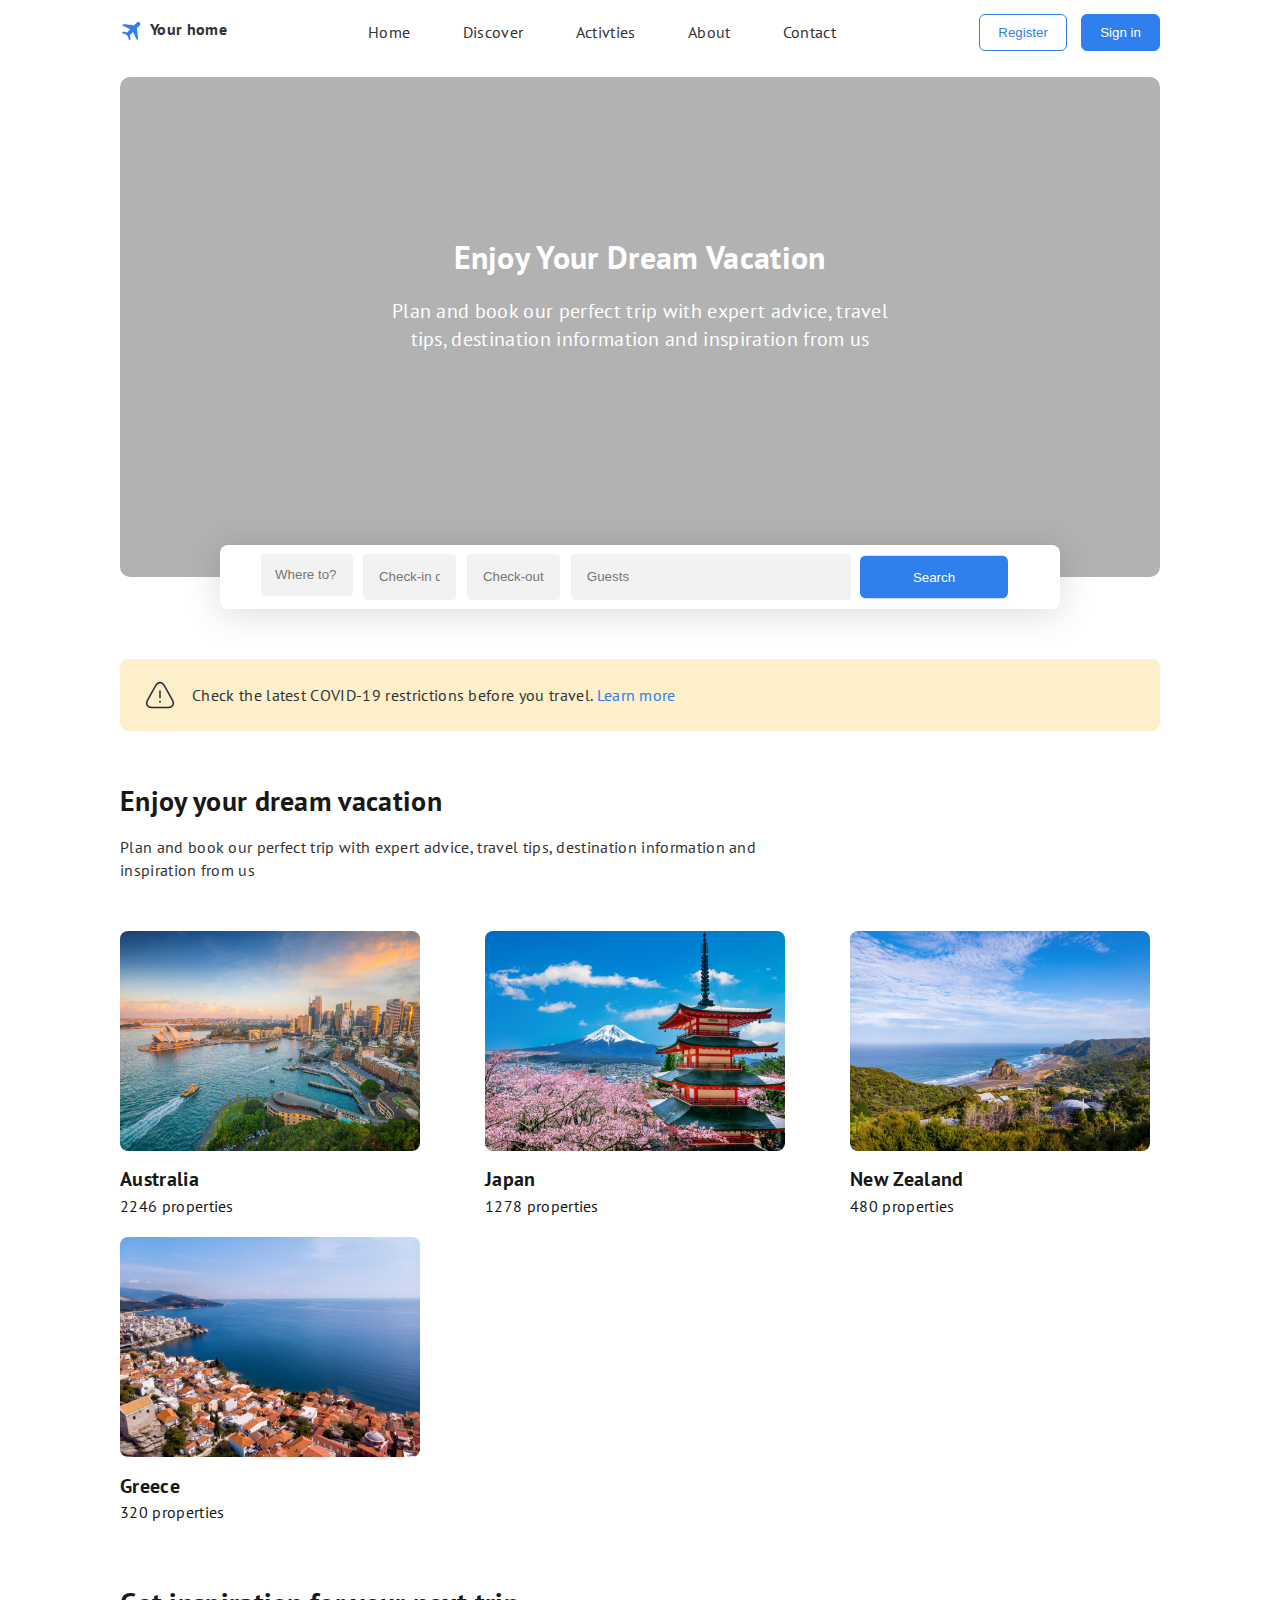
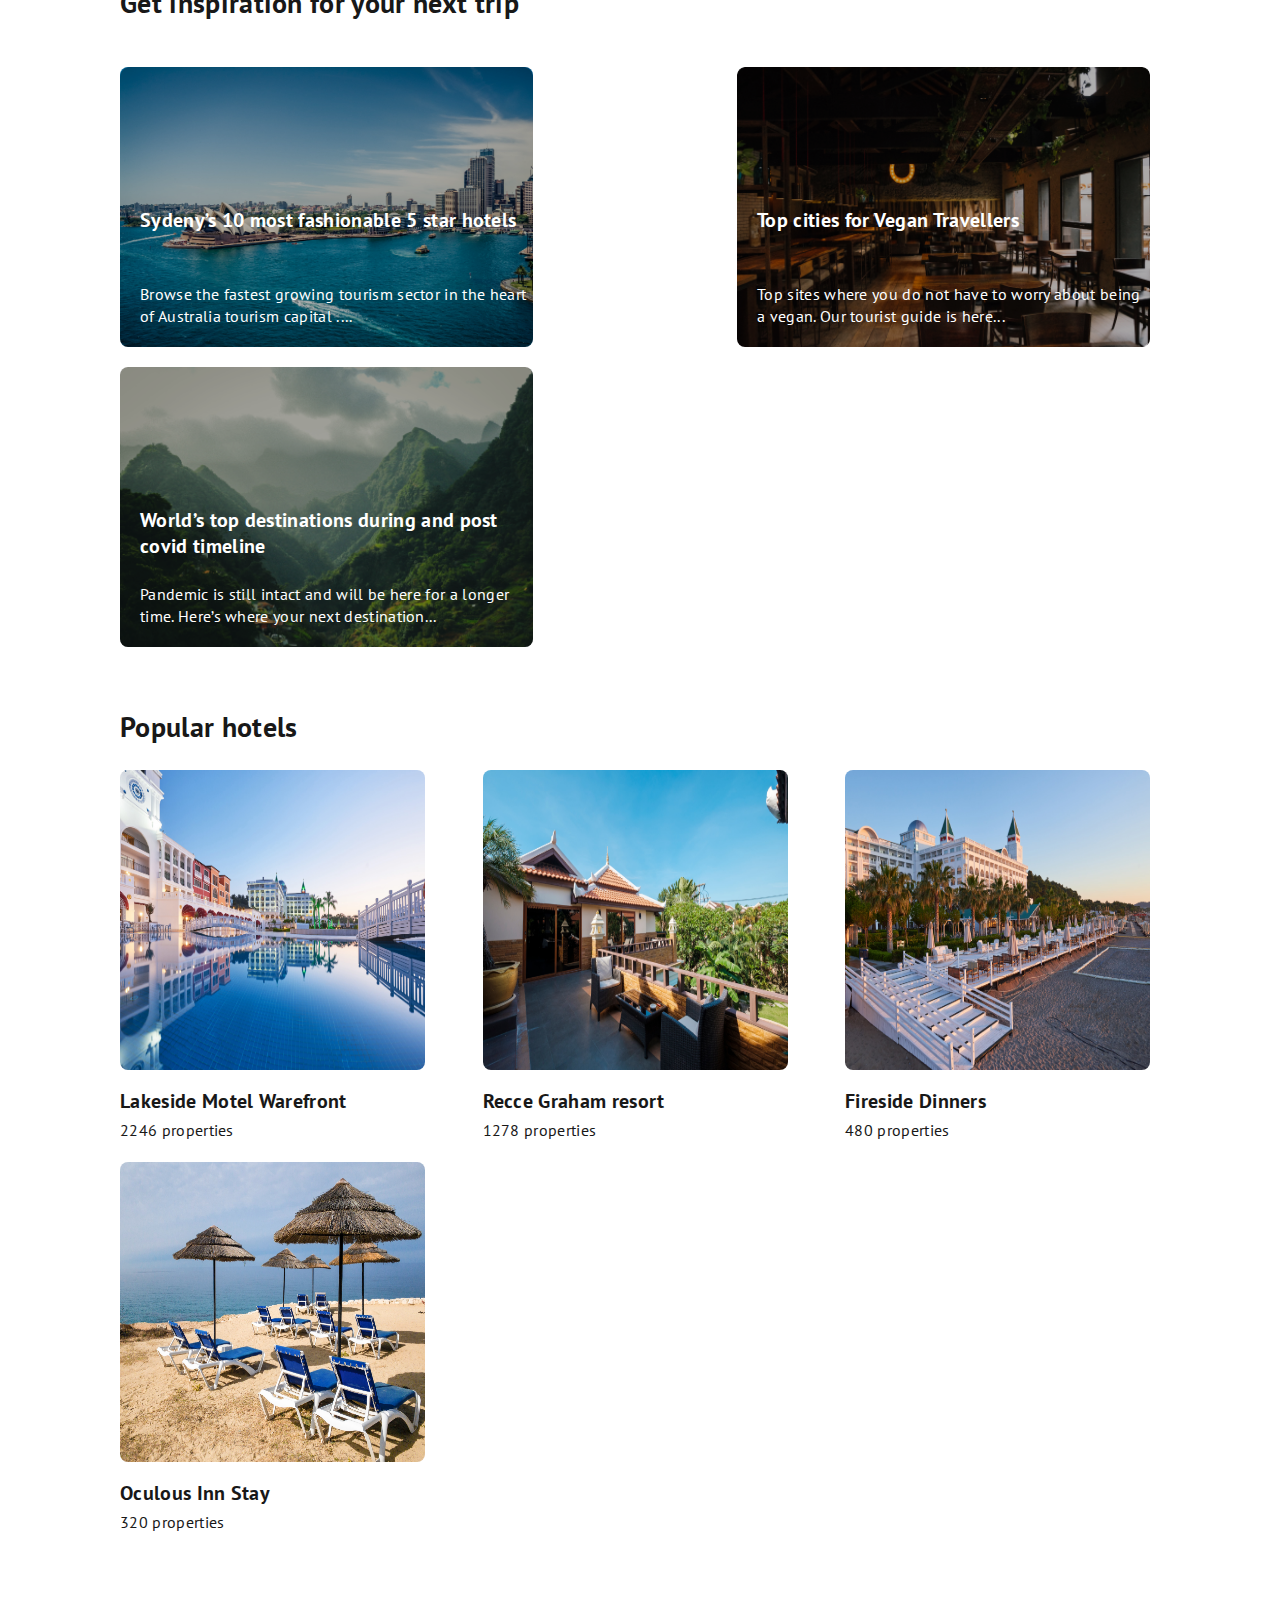
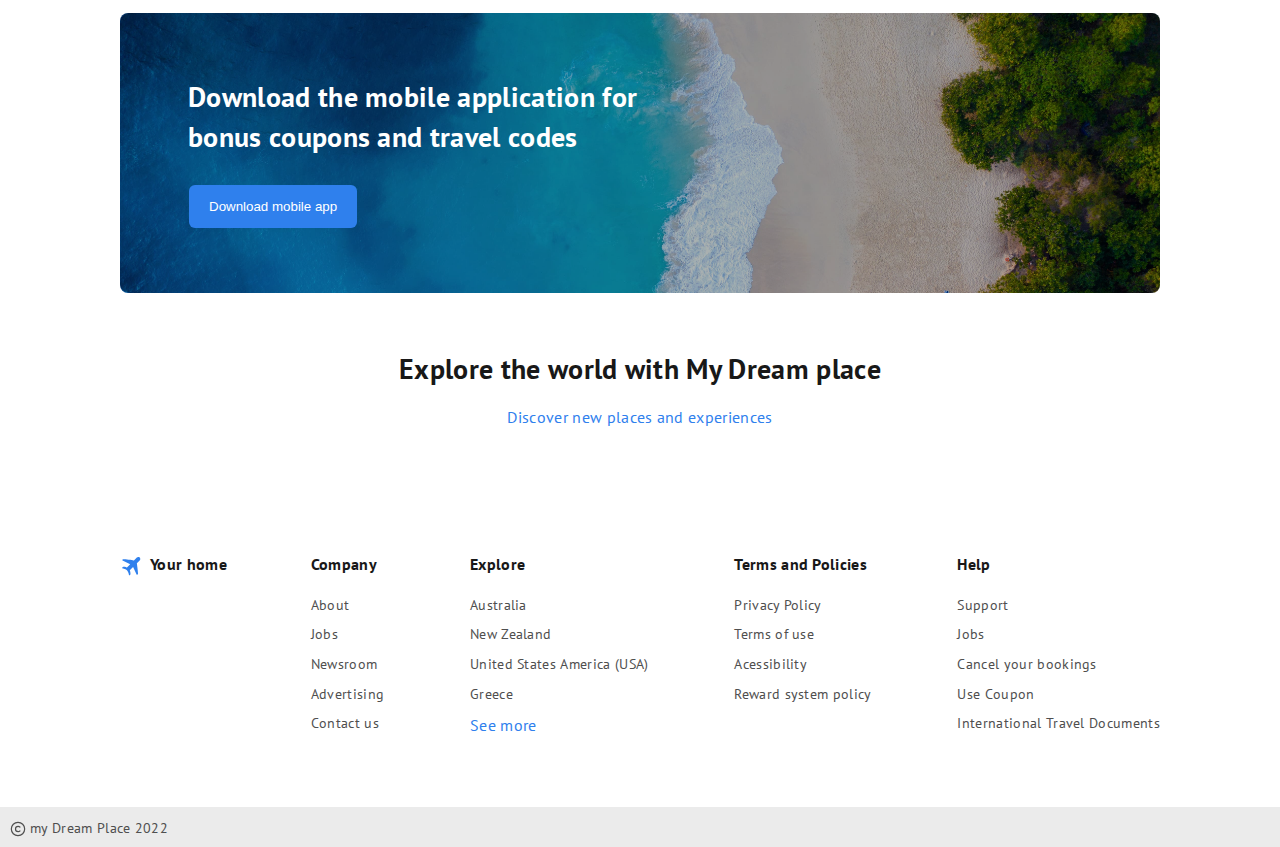
==== index.html @ 01943d8f "Add files via upload" ====
<!DOCTYPE html>
<html lang="en">
  <head>
    <!-- font-awesome -->
    <link
      rel="stylesheet"
      href="https://cdnjs.cloudflare.com/ajax/libs/font-awesome/5.14.0/css/all.min.css"
    />
    <!-- extra fonts -->
    <link
      href="https://fonts.googleapis.com/css?family=Great+Vibes&display=swap"
      rel="stylesheet"
    />
    <link rel="preconnect" href="https://fonts.googleapis.com" />
    <link rel="preconnect" href="https://fonts.gstatic.com" crossorigin />
    <link
      href="https://fonts.googleapis.com/css2?family=PT+Sans&family=Work+Sans:wght@400;500&display=swap"
      rel="stylesheet"
    />
    <link rel="stylesheet" href="style.css" />
    <link rel="stylesheet" type="text/css" href="media-query.css" />
    <link rel="icon" href="imgs/home-tab.png" type="image/x-icon" />
    <meta charset="UTF-8" />
    <meta name="viewport" content="width=device-width, initial-scale=1.0" />
    <meta
      name="description"
      content="Best place to find a home that suits you!"
    />
    <title>Your home</title>
  </head>
  <body>
    <!-- start of main content -->
    <main class="main-container-home">
      <!-- start of header section -->
      <header>
        <!-- burger menu sidebar for responsive screens -->

        <aside class="sidebar">
          <div class="sidebar-container">
            <div>
              <img class="logo" src="logo.png" alt="" />
              <button class="close-btn"><i class="fas fa-times"></i></button>
            </div>
            <ul class="links">
              <li class="home-sidebar">
                <a a href="" class="home">Home</a>
              </li>
              <li class="discover-sidebar">
                <a href="" class="discover">Discover</a>
              </li>
              <li class="activties-sidebar">
                <a href="" class="activties">Activties</a>
              </li>
              <li class="about-sidebar">
                <a href="" class="about">About</a>
              </li>
              <li class="contact-sidebar">
                <a href="" class="contact">Contact</a>
              </li>
              <li class="register-sidebar">
                <a href="" class="register">Register</a>
              </li>
              <li class="sign-in-sidebar">
                <a href="" class="sign-in">Sign-in</a>
              </li>
            </ul>
          </div>
        </aside>
        <!-- burger menu sidebar for responsive screens -->
        <nav class="header-nav">
          <button class="sidebar-burger-menu">
            <i class="fas fa-bars"></i>
          </button>
          <!-- logo and title -->
          <div class="nav-logo">
            <a href="index.html">
              <svg
                class="website-logo"
                xmlns="http://www.w3.org/2000/svg"
                width="24"
                height="24"
                viewBox="0 0 24 24"
                fill="none"
              >
                <path
                  d="M3.414 13.7779C2.5 13.9999 2 15.1919 2 15.1919C2 15.1919 5.398 15.6259 6.949 17.3129C8.5 18.9999 9.071 22.2629 9.071 22.2629C9.071 22.2629 10.47 22.6979 10.485 20.8489C10.5 18.9999 9.778 17.3129 9.778 17.3129L13.091 13.9999L16.701 21.7039C16.701 21.7039 18.08 22.2299 18.04 20.3649C18 18.4999 16.85 10.2419 16.85 10.2419L19.678 7.41294C19.869 7.22845 20.0214 7.00776 20.1262 6.76375C20.231 6.51974 20.2862 6.2573 20.2885 5.99174C20.2908 5.72619 20.2402 5.46283 20.1396 5.21703C20.0391 4.97124 19.8906 4.74794 19.7028 4.56015C19.515 4.37237 19.2917 4.22386 19.0459 4.1233C18.8001 4.02274 18.5368 3.97213 18.2712 3.97444C18.0056 3.97675 17.7432 4.03192 17.4992 4.13674C17.2552 4.24156 17.0345 4.39392 16.85 4.58494L13.947 7.48794C13.947 7.48794 6.148 6.09394 3.824 6.29694C1.5 6.49994 2.559 7.56294 2.559 7.56294L10.203 11.2329L6.95 14.4859C6.95 14.4859 4.328 13.5559 3.414 13.7779Z"
                  fill="#2F80ED"
                />
              </svg>
            </a>
            <a href="index.html"><p class="inline">Your home</p></a>
          </div>

          <!-- navbar links -->
          <div class="nav-links">
            <ul class="nav-bar-link-list">
              <li><a href="index.html">Home</a></li>
              <li class="nav-link"><a href="">Discover</a></li>
              <li class="nav-link"><a href="">Activties</a></li>
              <li class="nav-link"><a href="">About</a></li>
              <li class="nav-link"><a href="">Contact</a></li>
            </ul>
          </div>

          <!-- navbar new account buttons -->
          <div class="nav-btns">
            <a href="sign-up.html"
              ><button class="register-btn">Register</button></a
            >
            <a href="sign-in.html"
              ><button class="sign-in-btn">Sign in</button></a
            >
          </div>
        </nav>
      </header>

      <section class="banner-section">
        <div class="overlay"></div>
        <h1>Enjoy Your Dream Vacation</h1>
        <p class="banner-qoute">
          Plan and book our perfect trip with expert advice, travel tips,
          destination information and inspiration from us
        </p>
      </section>
      <div class="search-nav-container2">
        <nav class="search-place-nav-responsive">
          <form class="search-place-form-responsive">
            <input
              class="location-input-search"
              type="text"
              placeholder="Where to?"
            />
            <br />
            <input
              class="check-in-input-search"
              type="date"
              placeholder="Check-in date"
            />
            <br />
            <input
              class="check-out-input-search"
              type="date"
              placeholder="Check-out date"
            />
            <br />
            <input
              class="guests-input-search"
              type="text"
              placeholder="Guests"
            />
          </form>
          <button class="search-nav-btn1">Search</button>
        </nav>
      </div>

      <div class="search-nav-container">
        <nav class="search-place-nav">
          <form class="search-place-form">
            <label>
              <input
                class="location-input-search"
                type="text"
                placeholder="Where to?"
              />
            </label>
            <br />
            <label>
              <input
                class="check-in-input-search"
                type="text"
                placeholder="Check-in date"
              />
            </label>
            <br />
            <label>
              <input
                class="check-out-input-search"
                type="text"
                placeholder="Check-out date"
              />
            </label>
            <br />
            <input
              class="guests-input-search"
              type="text"
              placeholder="Guests"
            />
          </form>
          <a href="search-results.html"
            ><button class="search-nav-btn2">Search</button>
          </a>
        </nav>
      </div>

      <div class="covid-restrictions-warning">
        <svg
          class="warning-covid-icon"
          xmlns="http://www.w3.org/2000/svg"
          width="32"
          height="32"
          viewBox="0 0 32 32"
          fill="none"
        >
          <path
            d="M16 12V18.6667"
            stroke="#292D32"
            stroke-width="1.5"
            stroke-linecap="round"
            stroke-linejoin="round"
          />
          <path
            d="M16.0001 28.5468H7.92007C3.29341 28.5468 1.36007 25.2401 3.60007 21.2001L7.76007 13.7068L11.6801 6.66679C14.0534 2.38679 17.9467 2.38679 20.3201 6.66679L24.2401 13.7201L28.4001 21.2135C30.6401 25.2535 28.6934 28.5601 24.0801 28.5601H16.0001V28.5468Z"
            stroke="#292D32"
            stroke-width="1.5"
            stroke-linecap="round"
            stroke-linejoin="round"
          />
          <path
            d="M15.9932 22.6667H16.0052"
            stroke="#292D32"
            stroke-width="2"
            stroke-linecap="round"
            stroke-linejoin="round"
          />
        </svg>
        <p class="covid-text">
          Check the latest COVID-19 restrictions before you travel.
          <span class="span-covid-text">Learn more </span>
        </p>
      </div>

      <!-- start of banner section -->

      <div class="section1-enjoy-vacation">
        <h1>Enjoy your dream vacation</h1>
        <p>
          Plan and book our perfect trip with expert advice, travel tips,
          destination information and inspiration from us
        </p>
      </div>

      <!-- end of banner section -->

      <!-- start of articles section -->
      <section class="choose-country-section">
        <!-- start of article 1 -->
        <article class="choose-country-section-article">
          <img
            class="choose-country-section-article-img"
            src="imgs/article1-section1.jpg"
            alt=""
            loading="lazy"
          />
          <h2>Australia</h2>
          <p>2246 properties</p>
        </article>
        <!-- end of article 1 -->
        <!-- ------------------- -->
        <!-- start of article 2 -->
        <article class="choose-country-section-article">
          <img
            class="choose-country-section-article-img"
            src="imgs/article2-section1.jpg"
            alt=""
            loading="lazy"
          />
          <h2>Japan</h2>
          <p>1278 properties</p>
        </article>
        <!-- end of article 2 -->
        <!-- ------------------- -->
        <!-- start of article 3 -->
        <article class="choose-country-section-article">
          <img
            class="choose-country-section-article-img"
            src="imgs/article3-section1.jpg"
            alt=""
            loading="lazy"
          />
          <h2>New Zealand</h2>
          <p>480 properties</p>
        </article>
        <!-- end of article 3 -->
        <!-- ------------------- -->
        <!-- start of article 4 -->
        <article class="choose-country-section-article">
          <img
            class="choose-country-section-article-img"
            src="imgs/article4-section1.jpg"
            alt=""
            loading="lazy"
          />
          <h2>Greece</h2>
          <p>320 properties</p>
        </article>
        <!-- end of article 4 -->
      </section>
      <!-- end of articles section -->

      <!-- start of inspiration section -->
      <h1 class="inspiration-heading">Get inspiration for your next trip</h1>
      <section class="inspiration-section">
        <article class="inspiration-article1">
          <div class="overlay"></div>
          <div class="h2-inspiration">
            <h2>Sydeny’s 10 most fashionable 5 star hotels</h2>
          </div>
          <p>
            Browse the fastest growing tourism sector in the heart of Australia
            tourism capital ....
          </p>
        </article>
        <article class="inspiration-article2">
          <div class="overlay"></div>
          <div class="h2-inspiration">
            <h2>Top cities for Vegan Travellers</h2>
          </div>
          <p>
            Top sites where you do not have to worry about being a vegan. Our
            tourist guide is here...
          </p>
        </article>
        <article class="inspiration-article3">
          <div class="overlay"></div>
          <div class="h2-inspiration">
            <h2>World’s top destinations during and post covid timeline</h2>
          </div>
          <p>
            Pandemic is still intact and will be here for a longer time. Here’s
            where your next destination...
          </p>
        </article>
      </section>
      <!-- end of inspiration section -->

      <!-- start of popular section -->
      <h1 class="popular-hotels-section-heading">Popular hotels</h1>
      <section class="popular-hotels-section">
        <!-- start of article 1 -->
        <article class="popular-section-article1">
          <img
            class="popular-section-article-img"
            src="imgs/article1-section3.jpg"
            alt=""
            loading="lazy"
          />
          <h2>Lakeside Motel Warefront</h2>
          <p>2246 properties</p>
        </article>
        <!-- end of article 1 -->
        <!-- ------------------- -->
        <!-- start of article 2 -->
        <article class="popular-section-article2">
          <img
            class="popular-section-article-img"
            src="imgs/article2-section3.jpg"
            alt=""
            loading="lazy"
          />
          <h2>Recce Graham resort</h2>
          <p>1278 properties</p>
        </article>
        <!-- end of article 2 -->
        <!-- ------------------- -->
        <!-- start of article 3 -->
        <article class="popular-section-article3">
          <img
            class="popular-section-article-img"
            src="imgs/article3-section3.jpg"
            alt=""
          />
          <h2>Fireside Dinners</h2>
          <p>480 properties</p>
        </article>
        <!-- end of article 3 -->
        <!-- ------------------- -->
        <!-- start of article 4 -->
        <article class="popular-section-article4">
          <img
            class="popular-section-article-img"
            src="imgs/article4-section3.jpg"
            alt=""
            loading="lazy"
          />
          <h2>Oculous Inn Stay</h2>
          <p>320 properties</p>
        </article>
        <!-- end of article 4 -->
      </section>
      <!-- end of popular section -->

      <!-- start of banner down section -->
      <section class="down-banner">
        <div class="overlay"></div>
        <h1>
          Download the mobile application for bonus coupons and travel codes
        </h1>
        <button class="download-mobile-app">Download mobile app</button>
        <!-- <img src="imgs/mobile-down-banner.png" alt="" /> -->
      </section>
      <!-- end of banner down section -->

      <div class="explore-dream-place">
        <h1>Explore the world with My Dream place</h1>
        <p>Discover new places and experiences</p>
      </div>

      <footer class="footer">
        <!-- start of footer lists -->

        <div class="nav-logo">
          <svg
            xmlns="http://www.w3.org/2000/svg"
            width="24"
            height="24"
            viewBox="0 0 24 24"
            fill="none"
          >
            <path
              d="M3.414 13.7779C2.5 13.9999 2 15.1919 2 15.1919C2 15.1919 5.398 15.6259 6.949 17.3129C8.5 18.9999 9.071 22.2629 9.071 22.2629C9.071 22.2629 10.47 22.6979 10.485 20.8489C10.5 18.9999 9.778 17.3129 9.778 17.3129L13.091 13.9999L16.701 21.7039C16.701 21.7039 18.08 22.2299 18.04 20.3649C18 18.4999 16.85 10.2419 16.85 10.2419L19.678 7.41294C19.869 7.22845 20.0214 7.00776 20.1262 6.76375C20.231 6.51974 20.2862 6.2573 20.2885 5.99174C20.2908 5.72619 20.2402 5.46283 20.1396 5.21703C20.0391 4.97124 19.8906 4.74794 19.7028 4.56015C19.515 4.37237 19.2917 4.22386 19.0459 4.1233C18.8001 4.02274 18.5368 3.97213 18.2712 3.97444C18.0056 3.97675 17.7432 4.03192 17.4992 4.13674C17.2552 4.24156 17.0345 4.39392 16.85 4.58494L13.947 7.48794C13.947 7.48794 6.148 6.09394 3.824 6.29694C1.5 6.49994 2.559 7.56294 2.559 7.56294L10.203 11.2329L6.95 14.4859C6.95 14.4859 4.328 13.5559 3.414 13.7779Z"
              fill="#2F80ED"
            />
          </svg>
          <h4 class="logo-title">Your home</h4>
        </div>

        <!-- start of list1 -->
        <ul>
          <h4>Company</h4>
          <li><p>About</p></li>
          <li><p>Jobs</p></li>
          <li><p>Newsroom</p></li>
          <li><p>Advertising</p></li>
          <li><p>Contact us</p></li>
        </ul>
        <!-- end of list1 -->

        <!-- start of list2 -->
        <ul>
          <h4>Explore</h4>
          <li><p>Australia</p></li>
          <li><p>New Zealand</p></li>
          <li><p>United States America (USA)</p></li>
          <li><p>Greece</p></li>
          <li><a>See more</a></li>
        </ul>
        <!-- end of list2 -->

        <!-- start of list3 -->
        <ul>
          <h4>Terms and Policies</h4>
          <li><p>Privacy Policy</p></li>
          <li><p>Terms of use</p></li>
          <li><p>Acessibility</p></li>
          <li><p>Reward system policy</p></li>
        </ul>
        <!-- end of list3 -->

        <!-- start of list4 -->
        <ul>
          <h4>Help</h4>
          <li><p>Support</p></li>
          <li><p>Jobs</p></li>
          <li><p>Cancel your bookings</p></li>
          <li><p>Use Coupon</p></li>
          <li><p>International Travel Documents</p></li>
        </ul>
        <!-- end of list4 -->

        <!-- end of footer lists -->
      </footer>
    </main>
    <!-- end of main -->
    <div class="container-down-banner">
      <div class="under-footer">
        <svg
          xmlns="http://www.w3.org/2000/svg"
          width="16"
          height="16"
          viewBox="0 0 16 16"
          fill="none"
        >
          <g clip-path="url(#clip0_4_1207)">
            <path
              d="M8.00016 14.6667C4.32016 14.6667 1.3335 11.68 1.3335 8C1.3335 4.32 4.32016 1.33333 8.00016 1.33333C11.6802 1.33333 14.6668 4.32 14.6668 8C14.6668 11.68 11.6802 14.6667 8.00016 14.6667Z"
              stroke="#4F4F4F"
              stroke-width="1.2"
              stroke-linecap="round"
              stroke-linejoin="round"
            />
            <path
              d="M9.92032 10C9.43417 10.4287 8.80851 10.6657 8.16032 10.6667C6.68699 10.6667 5.49365 9.47333 5.49365 8C5.49365 6.52666 6.68699 5.33333 8.16032 5.33333C8.80851 5.33426 9.43417 5.57125 9.92032 5.99999"
              stroke="#4F4F4F"
              stroke-width="1.2"
              stroke-linecap="round"
              stroke-linejoin="round"
            />
          </g>
          <defs>
            <clipPath id="clip0_4_1207">
              <rect width="16" height="16" fill="white" />
            </clipPath>
          </defs>
        </svg>
        <p>my Dream Place 2022</p>
      </div>
    </div>

    <script src="home.js"></script>
  </body>
  <!-- end of body -->
</html>
---- style.css ----
:root {
  --mainColor: #2f80ed;
  --textColor: #333;
  --lightGrayText: #4f4f4f;
  --headingTextColor: #181818;
  --whiteColor: #ffffff;
}

* {
  -webkit-box-sizing: border-box;
  -moz-box-sizing: border-box;
  box-sizing: border-box;
  padding: 0;
  margin: 0;
}
html {
  scroll-behavior: smooth;
}
body {
  color: var(--textColor);
  font-family: "PT Sans", sans-serif;
  font-size: 16px;
  font-style: normal;
  font-weight: 400;
  line-height: 140%; /* 22.4px */
  letter-spacing: 0.32px;
}
h1,
h2,
h3,
h4 {
  color: var(--headingTextColor);
}
button {
  cursor: pointer;
}
.main-container-home, .main-container-search-results {
  /* to make padding works even in mobile size screens */
  padding-right: 20px;
  padding-left: 20px;
  /* to set all elements in the center verticlly */
  margin-right: auto;
  margin-left: auto;
  /* set the width for the container */
  width: calc(100% - 200px);
}
.header-nav {
  display: flex;
  justify-content: space-between;
  /* width: 1210px; */
  padding-top: 14px;
  padding-bottom: 14px;
  align-items: center;
  margin-bottom: 12px;
}
/* navigation bar styling */
.nav-logo {
  position: relative;
  width: 105px;
}

.inline {
  position: absolute;
  display: inline;
  left: 30px;
  font-weight: 600;
  width: 78px;
  /* padding-bottom: 5px; */
}

a {
  text-decoration: none;
  color: var(--textColor);
}
a:hover {
  color: var(--mainColor);
}
.nav-links li {
  list-style: none;
  display: inline;
  font-size: 16px;
}
.nav-link {
  padding-left: 48px;
}

.register-btn {
  display: inline-flex;
  padding: 10px 18px;
  justify-content: center;
  align-items: center;
  border-radius: 6px;
  border: 1px solid var(--mainColor);
  background: #fff;
  color: var(--mainColor);
}
.sign-in-btn {
  display: inline-flex;
  padding: 10px 18px;
  justify-content: center;
  align-items: center;
  border-radius: 6px;
  border: 1px solid var(--mainColor);
  background: var(--mainColor);
  color: var(--whiteColor);
  margin-left: 10px;
  /* margin-top: 14px; */
}
.sign-in-btn:hover,
.register-btn:hover,
.download-mobile-app:hover {
  transform: scale(110%);
  cursor: pointer;
}

.sidebar {
  position: absolute;
  height: 100vh;
  width: 250px;
  margin: 0;
  padding: 0;
  left: 0;
  top: 0;
  background-color: white;
  transition: 600ms;
  transform: translate(-100%);
  z-index: 1;
}
.sidebar-container {
  position: relative;
  display: none;
}
.sidebar-burger-menu {
  font-size: 24px;
  border-radius: 0;
  color: var(--lightGrayText);
  /* margin-top: 17px; */
  /* display: none;  */
}

.left-arrow,
.right-arrow,
.surprise,
.close-btn,
.sidebar-burger-menu {
  background-color: transparent;
  border: none;
  padding: 0;
  position: absolute;
}

.sidebar-burger-menu:hover {
  color: var(--mainColor);
  cursor: pointer;
}
.show-sidebar {
  transform: translate(0);
}
.show-sidebar-container {
  display: block;
}
.close-btn {
  position: absolute;
  top: 20px;
  right: 15px;
  color: rgb(206, 14, 14);
  font-size: 22px;
  margin: 0;
  padding: 0;
}
.close-btn:hover {
  transform: rotate(360deg);
  transition: 1000ms;
  cursor: pointer;
}
.home-sidebar,
.discover-sidebar,
.activties-sidebar,
.about-sidebar,
.contact-sidebar,
.register-sidebar,
.sign-in-sidebar {
  position: absolute;
  top: 100px;
  left: 0px;
  height: 50px;
  width: 350px;
  list-style: none;
}
.home,
.discover,
.activties,
.about,
.contact,
.register,
.sign-in {
  font-size: 22px;
  margin: 0;
  padding: 0;
  position: absolute;
  left: 50px;
  text-decoration: none;
}
.home,
.discover,
.activties,
.about,
.contact {
  color: var(--lightGrayText);
}

.register,
.sign-in {
  color: var(--mainColor);
}

.discover-sidebar {
  top: 150px;
}
.activties-sidebar {
  top: 210px;
}
.about-sidebar {
  top: 260px;
}
.contact-sidebar {
  top: 310px;
}
.register-sidebar {
  top: 360px;
  display: none;
}
.sign-in-sidebar {
  top: 410px;
  display: none;
}

/* start of banner */
.banner-section {
  position: relative;
  background-image: url(imgs/banner2.jpg);
  background-size: cover;
  background-repeat: round;
  height: 500px;
  border-radius: 10px;
}
.overlay {
  position: absolute;
  left: 0;
  top: 0;
  border-radius: 10px;
  height: 100%;
  width: 100%;
  background-color: rgb(0 0 0 / 30%);
}

.banner-section h1 {
  position: absolute;
  color: var(--whiteColor);
  left: 50%;
  top: 180px;
  transform: translate(-50%, -50%);
  margin: 0;
  padding: 0;
  font-size: 32px;
  line-height: normal;
  width: 373px;
}
/* .title-banner{
  position: absolute;
  color: var(--whiteColor);
  left: 50%;
  top: 180px;
  transform: translate(-50%, -50%);
  margin: 0;
  padding: 0;
  font-size: 32px;
  line-height: normal;
  width: 373px;
  font-weight:bold; */
/* display: none; */
/* } */
.banner-qoute {
  font-size: 20px;
  width: 650px;
  line-height: 140%;
  position: absolute;
  font: 20px;
  color: var(--whiteColor);
  font-weight: 500;
  width: 518px;
  top: 248px;
  left: 50%;
  transform: translate(-50%, -50%);
  text-align: center;
  padding: 0;
  margin: 0;
}

.search-nav-container {
  width: calc(100% - 200px);
}
.search-nav-container,
.search-results-nav-container {
  margin-right: auto;
  margin-left: auto;
}
.search-place-nav,
.search-results-place-nav {
  position: relative;
  height: 64px;
  flex-shrink: 0;
  border-radius: 8px;
  background: var(--whiteColor);
  box-shadow: 0px 4px 37px 0px rgba(0, 0, 0, 0.15);
  margin-top: -32px;
}

.search-place-form,
.search-results-place-form {
  position: absolute;
  display: flex;
  justify-content: space-between;
  width: calc(100% - 250px);
  right: 60%;
  top: 50%;
  transform: translate(50%, -50%);
}

.search-nav-container2 {
  margin-right: auto;
  margin-left: auto;
  width: calc(100% - 500px);
  display: none;
}
.search-place-nav-responsive {
  position: relative;
  width: 324px;
  height: 345px;
  border-radius: 8px;
  background: var(--whiteColor);
  box-shadow: 0px 4px 37px 0px rgba(0, 0, 0, 0.15);
  margin-left: 50%;
  transform: translate(-50%, 0%);
  margin-top: -80px;
  display: none;
}
.search-place-form-responsive {
  position: absolute;
  display: flex;
  gap: -5px;
  flex-direction: column;
  align-items: center;
  width: calc(100% - 30px);
  right: 50%;
  top: 40%;
  transform: translate(50%, -50%);
}
.search-place-nav-responsive {
  display: flex;
  flex-direction: column;
}

.search-nav-btn1,
.search-nav-btn2 {
  background-color: var(--mainColor);
  color: var(--whiteColor);
  display: flex;
  width: 148px;
  padding: 12px 18px;
  height: 43;
  justify-content: center;
  align-items: center;
  gap: 10px;
  border-radius: 6px;
  border-color: transparent;
  position: absolute;
}
.search-nav-btn1:hover,
.search-nav-btn2:hover {
  width: min-content;
}
.search-nav-btn1 {
  right: 50%;
  top: 90%;
  transform: translate(50%, -50%);
}
.search-nav-btn2 {
  right: 10%;
  top: 50%;
  transform: translate(50%, -50%);
}

.search-place-nav button p {
  font-size: 15px;
  font-weight: 600;
}

.location-input-search,
.check-in-input-search,
.check-out-input-search,
.guests-input-search {
  position: relative;
  padding: 13px 14px 14px 14px;
  align-items: center;
  border-radius: 4px;
  background: var(--Gray-6, #f2f2f2);
  color: var(--lightGrayText);
  border-radius: 4px;
  border-color: transparent;
}
input:focus {
  outline-color: var(--mainColor);
}

.location-input-search {
  padding: 11px 12px 12px 12px;
  align-items: center;
  gap: 10px;
}
.check-in-input-search {
  width: 170px;
}
.check-out-input-search {
  width: 170px;
}
.guests-input-search {
  width: 210px;
}

.covid-restrictions-warning {
  position: relative;
  height: 72px;
  border-radius: 8px;
  background: #fcefca;
  margin-top: 50px;
  margin-bottom: 50px;
}

.warning-covid-icon {
  position: absolute;
  top: 20px;
  left: 24px;
}

.covid-text,
.span-covid-text {
  color: var(--textColor);
  font-size: 16px;
  font-weight: 500;
  display: inline;
}
.covid-text {
  position: absolute;
  left: 72px;
  top: 25px;
}

.span-covid-text {
  color: var(--mainColor);
}

.section1-enjoy-vacation h1 {
  font-size: 28px;
  line-height: 140%;
}
.section1-enjoy-vacation p {
  margin-top: 16px;
  color: var(--textColor);
  font-size: 16px;
  font-weight: 500;
  width: 638px;
}

.choose-country-section {
  display: flex;
  justify-content: space-between;
  margin-top: 30px;
  margin-bottom: 60px;
  flex-wrap: wrap;

  /* flex-shrink: 3; */
}
.choose-country-section-article {
  margin-top: 20px;
  margin-right: 10px;
}

.choose-country-section-article-img {
  width: 300px;
  height: 220px;
  flex-shrink: 0;
  border-radius: 8px;
  transition: 0.3;
}
.choose-country-section-article-img:hover {
  cursor: pointer;
  filter: brightness(130%);
}

.choose-country-section-article h2 {
  margin-top: 12px;
  color: var(--headingTextColor);
  font-size: 20px;
}

.choose-country-section-article p {
  margin-top: 4px;
  color: var(--headingTextColor);
  font-weight: 500;
}

.inspiration-section {
  display: flex;
  justify-content: space-between;
  flex-wrap: wrap;
  margin-left: 0px;
  margin-bottom: 60px;
}
.inspiration-heading,
.popular-hotels-section-heading {
  font-size: 28px;
  margin-bottom: 24px;
  line-height: 140%;
}

.inspiration-article1 {
  background-image: url(imgs/section2-article1.jpg);
}
.inspiration-article2 {
  background-image: url(imgs/article2-section2.png);
}
.inspiration-article3 {
  background-image: url(imgs/article3-section2.png);
}
.inspiration-article1,
.inspiration-article2,
.inspiration-article3 {
  position: relative;
  width: 413px;
  height: 280px;
  flex-shrink: 0;
  margin-top: 20px;
  margin-right: 10px;
  border-radius: 8px;
  background-size: cover;
}

.inspiration-article1,
.inspiration-article2,
.inspiration-article3 .overlay {
  border-radius: 8px;
}

.inspiration-section h2 {
  top: 50%;
  position: absolute;
  bottom: 72px;
  left: 20px;
  color: var(--whiteColor);
  font-size: 20px;
  font-weight: 600;
  line-height: normal;
}

.inspiration-section p {
  position: absolute;
  color: var(--whiteColor);
  font-size: 16px;
  font-weight: 500;
  line-height: 140%;
  top: 216px;
  left: 20px;
}

.inspiration-article3:hover,
.inspiration-article3:hover,
.inspiration-article3:hover {
  cursor: pointer;
}

.popular-hotels-section {
  position: relative;
  display: flex;
  justify-content: space-between;
  flex-wrap: wrap;
  margin-bottom: 60px;
}

.popular-section-article1 img,
.popular-section-article2 img,
.popular-section-article3 img,
.popular-section-article4 img {
  width: 305px;
  height: 300px;
  flex-shrink: 0;
  border-radius: 8px;
  margin-right: 10px;
}
.popular-hotels-section h2 {
  margin-top: 12px;
  color: var(--headingTextColor);
  font-size: 20px;
  line-height: 140%;
}
.popular-hotels-section p {
  margin-top: 4px;
  color: var(--headingTextColor);
  font-weight: 500;
  margin-bottom: 20px;
}

.down-banner {
  position: relative;
  background-image: url(imgs/downBanner.jpg);
  background-size: cover;
  height: 280px;
  border-radius: 8px;
  margin-bottom: 100px;
}

.down-banner h1 {
  position: absolute;
  width: 500px;
  color: var(--whiteColor);
  font-size: 28px;
  font-weight: 700;
  line-height: 140%;
  top: 64px;
  left: 68px;
}

.download-mobile-app {
  position: absolute;
  padding: 12px 18px;
  display: flex;
  justify-content: center;
  align-items: center;
  gap: 10px;
  color: var(--whiteColor);
  border-radius: 6px;
  background-color: var(--mainColor);
  border-color: transparent;
  top: 172px;
  left: 69px;
}

.down-banner img {
  position: absolute;
  width: 719.712px;
  height: 515.599px;
  transform: rotate(-15deg);
  top: -70;
  left: 0;
  mix-blend-mode: overlay;
}

.explore-dream-place {
  margin-bottom: 80px;
  margin-right: 50%;
  transform: translate(50%, -50%);
  text-align: center;
  line-height: 200%;
}

.explore-dream-place h1 {
  font-size: 28px;
  margin-bottom: 16px;
}

.explore-dream-place p {
  color: var(--mainColor);
  font-size: 16px;
  font-weight: 500;
}

.footer {
  display: flex;
  justify-content: space-between;
  flex-wrap: wrap;
}
.footer ul {
  list-style: none;
}

.footer ul li {
  margin-bottom: 10px;
}

.footer h4 {
  margin-bottom: 20px;
}

.logo-title,
.logo-search-results-page {
  position: absolute;
  display: inline;
  left: 30px;
  font-weight: 600;
  width: 78px;
}
.footer .nav-logo p {
  width: 197px;
  margin-left: 27px;
}

.footer p {
  font-weight: 500;
  font-size: 14px;
  line-height: 140%;
  color: #4f4f4f;
}

.footer ul a {
  color: var(--mainColor);
}

.under-footer {
  position: relative;
  background-color: #ebebeb;
  height: 40px;
  flex-shrink: 0;
  margin-top: 60px;
}

.under-footer p {
  position: absolute;
  display: inline;
  top: 10px;
  left: 30px;
  font-size: 14px;
  color: #4f4f4f;
  width: 140px;
}

.under-footer svg {
  position: absolute;
  top: 14px;
  left: 10px;
}
.container-down-banner {
  /* to make padding works even in mobile size screens */
  /* to set all elements in the center verticlly */
  margin-right: auto;
  margin-left: auto;
  /* set the width for the container */
  width: 100%;
}

/*  */
/*  */
/*  */
/* CSS for sign up page */
/*  */
/*  */
/*  */

.main-container-sign-up,
.main-container-sign-in,
.main-container-create-pw,
.main-container-check-inbox {
  /* to make padding works even in mobile size screens */
  padding-right: 20px;
  padding-left: 20px;
  /* to set all elements in the center verticlly */
  margin-right: auto;
  margin-left: auto;
  /* set the width for the container */
  width: 440px;
}

.sign-up-section,
.Forgot-pw-section,
.create-password-section,
.check-inbox-section {
  text-align: center;
  margin-top: 80px;
}
.sign-up-section h1 {
  font-size: 28px;
  margin-bottom: 65px;
}

.text-box {
  position: relative;
  display: flex;
  width: 400px;
  padding: 11px 12px 12px 12px;
  align-items: center;
  gap: 10px;
  border-radius: 4px;
  background: var(--Gray-6, #f2f2f2);
  border-color: transparent;
  margin-bottom: 30px;
}

.email-text-box {
  position: relative;
}
.email-text-box::before {
  position: absolute;
  content: "Your email address";
  font-weight: 600;
  font-size: 14px;
  left: -200px;
  top: -25px;
}

.sign-up-button,
.sign-in-button,
.forgot-pw-button,
.back-to-sign-inbox-button {
  color: white;
  display: flex;
  font-size: 15px;
  font-weight: 500;
  width: 400px;
  padding: 12px 18px;
  justify-content: center;
  align-items: center;
  gap: 10px;
  border-radius: 6px;
  background: var(--Blue-1, #2f80ed);
  border-color: transparent;
}
.sign-up-button:hover,
.sign-in-button:hover,
.forgot-pw-button:hover,
.back-to-sign-inbox-button:hover {
  background-color: #004eb4;
  cursor: pointer;
}
.flex-2lines-text {
  margin-top: 30px;
  margin-bottom: 30px;
  display: flex;
  /* justify-content: space-between; */
  gap: 10px;
}

.text-between-lines {
  color: var(--Gray-2, #4f4f4f);
  font-size: 14px;
  font-weight: 500;
  width: 175px;
  line-height: 18px; /* 128.571% */
  letter-spacing: 0.28px;
}
.under-sign-up-lines {
  width: 100px;
  height: 1px;
  margin-top: 10px;
  background: #e0e0e0;
}

.sign-up-google-button,
.sign-in-google-button {
  display: flex;
  width: 400px;
  font-size: 15px;
  font-weight: 500;
  padding: 12px 18px;
  justify-content: center;
  align-items: center;
  gap: 10px;
  border-radius: 6px;
  border: 1px solid var(--Gray-5, #e0e0e0);
  background: #fff;
  margin-bottom: 12px;
}

.sign-up-facebook-button,
.sign-in-facebook-button {
  display: flex;
  width: 400px;
  font-size: 15px;
  font-weight: 500;
  padding: 12px 18px;
  justify-content: center;
  align-items: center;
  gap: 10px;
  border-radius: 6px;
  background: #475993;
  color: white;
  border: transparent;
}

.sign-in-instaed,
.sign-up-instaed {
  position: absolute;
  display: flex;
  gap: 5px;
  left: 50%;
  transform: translate(-50%, 0%);
}
.sign-in-instaed {
  margin-top: 60px;
}
.sign-up-instaed {
  margin-top: 40px;
}

.sign-in-sign-up-page,
.sign-up-sign-in-page {
  background-color: transparent;
  border: none;
  font-size: 16px;
  color: var(--mainColor);
}
/*  */
/*  */
/*  */
/* CSS for sign in page */
/*  */
/*  */
/*  */
.password-text-box,
.create-password-text-box,
.rewrite-password-text-box {
  position: relative;
}
.password-text-box::before,
.create-password-text-box::before,
.rewrite-password-text-box::before {
  position: absolute;
  font-weight: 600;
  font-size: 14px;
  left: -200px;
  top: -25px;
}
.password-text-box::before {
  content: "Password";
}
.create-password-text-box::before {
  content: "Password";
}
.rewrite-password-text-box::before {
  content: "Confirm password";
}

.eye-password {
  position: absolute;
  z-index: 1;
  left: 170px;
  top: 9px;
}

.keepme-sign-in-box {
  width: 20px;
  height: 20px;
  flex-shrink: 0;
  border-radius: 5px;
  border: 1px solid var(--Gray-4, #bdbdbd);
  background: #fff;
}
.keepme-sign-in-forgot {
  display: flex;
  margin-bottom: 20px;
  justify-content: space-between;
}
.keepme-sign-in {
  display: flex;
  gap: 8px;
}

/*  */
/*  */
/*  */
/* Forgot password page */
/*  */
/*  */
/*  */

.forgot-btn {
  color: var(--mainColor);
  background-color: transparent;
  border: none;
}
.sign-up-instaed {
  margin-bottom: 100px;
}
.main-container-sign-in {
  margin-bottom: 200px;
}

.link-for-forgot-pw {
  width: 420px;
  margin-top: 20px;
  margin-bottom: 60px;
}

.Forgot-pw-section h1 {
  font-size: 28px;
}

.terms-privacy-links {
  color: var(--mainColor);
}
.conditions-text {
  margin-top: 30px;
  text-align: justify;
  font-size: 16px;
  letter-spacing: 0.28px;
  font-size: 16px;
  font-weight: 400;
  line-height: 140%;
}

/*  */
/*  */
/*  */
/* Create password page */
/*  */
/*  */
/*  */
.create-password-section h1 {
  margin-bottom: 20px;
  font-size: 28px;
}
.create-password-text-box {
  margin-top: 20px;
}
.safe-password-rules {
  margin-bottom: 60px;
}
.create-password-section .text-box {
  margin-top: 20px;
}
.inbox-photo-container {
  position: relative;
  width: 280px;
  height: 250px;
  flex-shrink: 0;
  border-radius: 20px;
  background: rgba(254, 226, 101, 0.3);
  left: 50%;
  transform: translate(-50%);
}
.check-inbox-section {
  /* position: relative; */
}
.inbox-photo {
  margin-top: 25px;
}

.check-inbox-section h1 {
  font-size: 28px;
  margin-top: 40px;
}
.check-inbox-section span {
  font-weight: bold;
}

.we-sent-email {
  margin-top: 15px;
  margin-bottom: 40px;
}

/*  */
/*  */
/*  */
/* start of search results page */
/*  */
/*  */
/*  */
.header-loged-in {
  background: linear-gradient(180deg, #2969bf 0%, #144e9d 100%);
  height: 200px;
  z-index: -1;
}
.header-loged-in-nav {
  display: flex;
  justify-content: space-around;
  padding-top: 12px;
}
.logo-search-results-page {
  color: white;
}
.header-loged-in-nav .nav-links p,
a {
  color: white;
}
.header-nav .nav-links p,
a {
  color: var(--textColor);
}

.notifications-profile-photo {
  display: flex;
}
.notifications-icon {
  margin-top: 10px;
  margin-right: 22px;
}
.user-profile-photo-nav {
  width: 44px;
  height: 44px;
  flex-shrink: 0;
  border-radius: 44px;
}
.header-loged-in-nav .nav-logo {
  margin-top: 9px;
}
.header-loged-in-nav .nav-links {
  margin-top: 9px;
}

.search-results-nav-container {
  width: 1030px;
}

.main-container-search-results {
  display: flex;
  margin-top: 70px;
}
.aside-container {
  width: 295px;
  margin-right: auto;
  margin-left: auto;
}

.search-filter-aside {
  position: relative;
  width: 295px;
  height: 119px;
  flex-shrink: 0;
  border-radius: 6px;
  background: var(--Gray-6, #f2f2f2);
}
.search-filter-aside h3 {
  position: absolute;
  color: var(--headingTextColor);
  font-size: 16px;
  left: 18px;
  top: 20px;
}

.search-filter-aside input {
  position: absolute;
  display: flex;
  width: 259px;
  padding: 11px 12px 12px 12px;
  align-items: center;
  gap: 10px;
  border-radius: 4px;
  border: 1px solid var(--Gray-5, #e0e0e0);
  background: #fff;
  left: 18px;
  top: 55px;
}

.filter-by-text-aside {
  color: var(--Gray-1, #333);
  font-size: 18px;
  font-weight: 700;
  line-height: normal;
  letter-spacing: 0.36px;
  margin-top: 20px;
  margin-bottom: 20px;
  margin-left: 18px;
}

.your-budget-box,
.popular-filters-box,
.activities-filters-box {
  height: 348px;
  border-radius: 6px;
  border: 1px solid var(--Gray-5, #e0e0e0);
  background: #fff;
  margin-bottom: 20px;
}

.budget-box-title,
.ratng-box-title,
.popular-filters-title,
.activities-filters-title {
  display: flex;
  width: 294px;
  padding: 18px;
  align-items: flex-start;
  gap: 10px;
  border-radius: 6px 6px 0px 0px;
  border: 1px solid var(--Gray-5, #e0e0e0);
  background: var(--Gray-6, #f2f2f2);
}
.budget-box-title h3,
.ratng-box-title h3,
.popular-filters-title h3,
.activites-filters-title h3 {
  color: var(--headingTextColor);
  font-size: 16px;
}

.checkbox {
  width: 20px;
  height: 20px;
  flex-shrink: 0;
  border: 1px solid var(--Gray-4, #bdbdbd);
  border-radius: 5px;
  background: #fff;
  margin-top: 18px;
  /* margin-left: 18px; */
  margin-right: 8px;
  position: relative;
  /* display: inline-block; */
  top: 4px;
}
.label {
  color: #333;
}
.flex-prices-checkbox,
.flex-popular-filters-checkbox,
.flex-activities-filters-checkbox {
  display: flex;
  justify-content: space-around;
}
.filter-price-checkboxs,
.popular-filters-checkboxs,
.activities-filters-checkboxs {
  display: flex;
  flex-direction: column;
}
.number-of-price-rooms {
  display: flex;
  flex-direction: column;
  justify-content: space-between;
  margin-top: 18px;
}

.toogle-text-budget {
  margin-top: 20px;
  display: flex;
  justify-content: space-around;
}

.rating-box {
  width: 295px;
  height: 170px;
  flex-shrink: 0;
  border-radius: 6px;
  border: 1px solid var(--Gray-5, #e0e0e0);
  background: #fff;
  margin-bottom: 20px;
}

.rating-box p {
  color: var(--textColor);
  font-size: 14px;
  font-weight: 500;
  margin-left: 18px;
  margin-top: 20px;
}

.rating-from-one-to-five {
  display: flex;
  margin-top: 8px;
  margin-left: 18px;
}

.rating-one,
.rating-five {
  width: 50px;
  height: 46px;
  flex-shrink: 0;
  display: flex;
  align-items: center;
  justify-content: center;
  border: 1px solid var(--Gray-5, #e0e0e0);
  background: #fff;
}
.rating-one {
  border-radius: 5px 0px 0px 5px;
}
.rating-five {
  border-radius: 0px 5px 5px 0px;
}
.rating {
  display: flex;
  align-items: center;
  justify-content: center;
  width: 50px;
  height: 46px;
  flex-shrink: 0;
  border: 1px solid var(--Gray-5, #e0e0e0);
  background: #fff;
}
/* end of aside style */

.results-home-container {
  width: 915px;
  margin-right: auto;
  margin-left: auto;
}

.results-home-container h1 {
  margin-bottom: 24px;
}

.sort-by-options-rectangle {
  display: flex;
}

.our-top-picks-box,
.hotel-and-apartments-box,
.residence-box,
.resort-box,
.shared-space-box {
  display: flex;
  justify-content: center;
  align-items: center;
  gap: 10px;
  border: 1px solid var(--mainColor);
  padding: 10px 18px;
}
.our-top-picks-box {
  border-radius: 6px 0px 0px 6px;
  color: var(--mainColor);
  /* background-color: ; */
  background: rgba(47, 128, 237, 0.05);
}
.shared-space-box {
  border-radius: 0px 6px 6px 0px;
}
/* end of aside styling */
.sort-results-by {
  display: flex;
  justify-content: space-between;
  margin-bottom: 24px;
}

.dropdown-sortby {
  position: relative;
  display: flex;
  width: 190px;
  padding-left: 12px;
  padding-top: 18px;
  padding-bottom: 18px;
  align-items: center;
  border-radius: 6px;
  border: 1px solid var(--Gray-4, #bdbdbd);
  background: #fff;
  appearance: none;
}
.sort-by-dropdown::before {
  content: "";
  border-width: 10px;
  border-style: solid;
  border-color: transparent transparent red transparent;
  position: absolute;
  right: 5px;
  top: -20px;
}

.sort-by-div {
  display: flex;
  flex-direction: column;
}

.hotel-card {
  width: 915px;
  height: 240px;
  flex-shrink: 0;
  border-radius: 5px;
  border: 1px solid var(--Gray-5, #e0e0e0);
  background: #fff;
}

.hotel-card {
  position: relative;
  margin-bottom: 24px;
}
.image-hotel-card {
  position: absolute;
  left: 20px;
  top: 20px;
  width: 285px;
  height: 200px;
  flex-shrink: 0;
  border-radius: 5px;
  background-size: cover no-repeat;
}

.hotel-card-title {
  position: absolute;
  left: 328px;
  top: 24px;
  color: #1a1a1a;
  font-size: 20px;
  font-style: normal;
  font-weight: 600;
  line-height: normal;
}

.five-stars {
  display: flex;
  position: absolute;
  left: 327px;
  top: 63px;
}

.five-stars p {
  margin-left: 12px;
  font-size: 14px;
}

.box-for-book-now-offer,
.restaurant-discount-offer {
  display: flex;
  justify-content: center;
  align-items: center;
  position: absolute;
  color: white;
  padding: 4px 8px;
  right: 24px;
  top: 24px;
  border-radius: 6px;
}
.box-for-book-now-offer {
  background-color: #eb5757;
}
.restaurant-discount-offer {
  background-color: #f2994a;
}
.box-for-book-now-offer p,
.restaurant-discount-offer p {
  font-size: 14px;
}

.box-for-price-offer {
  color: white;
  display: inline-flex;
  padding: 4px 8px;
  position: absolute;
  top: 114px;
  right: 24px;
  justify-content: center;
  align-items: center;
  gap: 10px;
  border-radius: 6px;
  background: var(--Green-1, #219653);
}

.hotel-card-desc1,
.hotel-card-desc2 {
  position: absolute;

  color: #4f4f4f;
  font-size: 14px;
  font-style: normal;
  font-weight: 600;
  line-height: 140%; /* 18.2px */
  letter-spacing: 0.26px;
}

.hotel-card-desc1 {
  top: 100px;
  left: 328px;
}
.hotel-card-desc2 {
  width: 360px;
  font-weight: 500;
  top: 122px;
  left: 328px;
}

.rooms-number-text {
  position: absolute;
  top: 146px;
  right: 24px;
  font-size: 14px;
  font-weight: 400;
  color: #333;
}

.price-text {
  position: absolute;
  top: 169px;
  right: 24px;
}
.before-offer-text {
  color: #eb5757;
  font-size: 14px;
  font-weight: 600;
  text-decoration-line: line-through;
}
.after-offer-text {
  color: #333;
  font-size: 20px;
  font-weight: 600;
}
.taxes-text {
  font-size: 14;
  position: absolute;
  top: 199px;
  right: 24px;
}

.see-availability-btn {
  position: absolute;
  top: 176px;
  left: 329px;
  display: inline-flex;
  padding: 10px 18px;
  justify-content: center;
  align-items: center;
  gap: 10px;
  border-radius: 6px;
  background: var(--Blue-1, #2f80ed);
  border-color: transparent;
  color: white;
}

.load-more-btn {
  display: inline-flex;
  padding: 10px 18px;
  justify-content: center;
  align-items: center;
  gap: 10px;
  border-radius: 6px;
  background: rgba(47, 128, 237, 0.1);
  color: var(--mainColor);
  border: transparent;
  margin-left: 50%;
  transform: translate(-50%);
}

.covid-footer-container{
  width: 1240px;
  margin-right: auto;
  margin-left: auto;
}
---- media-query.css ----
@media (max-width: 900px) {
  .main-container-home {
    width: 100%;
  }
}

@media (max-width: 1017px) {
  .nav-links {
    display: none;
  }
  .nav-logo {
    left: 30px;
  }
}

@media (min-width: 1017px) {
  .sidebar-burger-menu {
    display: none;
  }
}

@media (max-width: 500px) {
  .sign-in-sidebar,
  .register-sidebar {
    display: block;
  }
  .sign-in-btn,
  .register-btn {
    display: none;
  }
  .nav-logo {
    margin-left: 100px;
  }
}

@media (max-width: 900px) {
  .banner-qoute {
    top: 160px;
    width: 60%;
    font-size: 20px;
    top: 200px;
  }
  .banner-section h1 {
    top: 92px;
    font-size: 26px;
    left: 55%;
  }
}
@media (max-width: 450px) {
  .banner-section {
    height: 300px;
  }
  .banner-qoute {
    width: 80%;
    font-size: 16px;
    top: 55%;
  }
  .banner-section h1 {
    font-size: 20px;
    width: 236px;
  }
}

@media (max-width: 1500px) {
  .search-place-form input {
    width: 90%;
  }
  .search-nav-btn2 {
    right: 15%;
  }
}
@media (max-width: 1200px) {
  .search-nav-btn2 {
    width: 120px;
  }
}
@media (max-width: 1075px) {
  .search-place-form input {
    width: 80%;
  }

  .search-nav-btn2 {
    width: 15%;
  }

  .search-nav-container {
    width: 100%;
  }
  .search-place-form p {
    font-size: 8px;
  }
}
@media (max-width: 900px) {
  .search-place-nav {
    display: none;
  }
  .search-nav-container2 {
    display: block;
  }
}
@media (max-width: 450px) {
  .search-place-nav-responsive {
    width: 250px;
    height: 260px;
  }
  .search-place-form-responsive input {
    width: 180px;
    height: 32px;
  }

  .search-nav-btn1 {
    width: 120px;
    height: 30px;
  }
  .search-place-form-responsive {
    gap: -20px;
  }
}

@media (max-width: 450px) {
  .covid-restrictions-warning {
    height: 100px;
  }
}

@media (max-width: 685px) {
  .section1-enjoy-vacation p {
    width: 500px;
    line-height: 150%;
  }
}
@media (max-width: 350px) {
  .section1-enjoy-vacation p {
    /* margin-top: 140%; */
    width: 500px;
    line-height: 150%;
  }
}

@media (max-width: 685px) and (min-width: 550px) {
  .choose-country-section-article-img {
    width: 430px;
    height: 350px;
  }
}

@media (max-width:450px) {
    .choose-country-section-article-img {
        width: 280px;
        height: 200px;
      }  
}
@media (max-width:450px) {
    .choose-country-section-article-img {
        width: 270px;
        height: 200px;
      }  
}

@media (max-width: 550px) {
  .section1-enjoy-vacation p {
    width: 90%;
  }
}

@media (max-width: 400px) {
  .section1-enjoy-vacation p {
    width: 80%;
  }
}

@media (max-width: 685px) and (min-width: 550px) {
  .inspiration-article1,
  .inspiration-article2,
  .inspiration-article3 {
    width: 473px;
    height: 340px;
  }
}
@media (max-width: 450px) {
  .inspiration-article1,
  .inspiration-article2,
  .inspiration-article3 {
    width: 295px;
    height: 260px;
  }
  .inspiration-article1 p,
  .inspiration-article2 p,
  .inspiration-article3 p {
    top: 150px;
    font-size: 16;
  }
  .inspiration-article1 h2,
  .inspiration-article2 h2,
  .inspiration-article3 h2 {
    top: 60px;
    font-size: 18px;
  }
}

@media (max-width: 685px) and (min-width: 550px) {
  .popular-section-article1 img,
  .popular-section-article2 img,
  .popular-section-article3 img,
  .popular-section-article4 img {
    width: 505px;
    height: 400px;
  }
}
@media (max-width: 350px) {
  .popular-section-article1 img,
  .popular-section-article2 img,
  .popular-section-article3 img,
  .popular-section-article4 img {
    width: 280px;
    height: 200px;
  }
}
@media (max-width: 575px) {
  .explore-dream-place h1 {
    width: 110%;
  }
}

@media (max-width: 900px) {
  .down-banner h1 {
    font-size: 24px;
  }
}
@media (max-width: 750px) {
  .down-banner h1 {
    font-size: 22px;
    width: 320px;
  }
}
@media (max-width: 600px) {
  .down-banner h1 {
    left: 30px;
    font-size: 22px;
    width: 320px;
  }
  .down-banner button {
    left: 30px;
  }
}
@media (max-width: 400px) {
  .down-banner h1 {
    font-size: 16px;
    width: 250px;
  }
}
@media (max-width: 350px) {
  .down-banner h1 {
    font-size: 16px;
    width: 200px;
  }
  .down-banner {
    margin-bottom: 60%;
  }
}
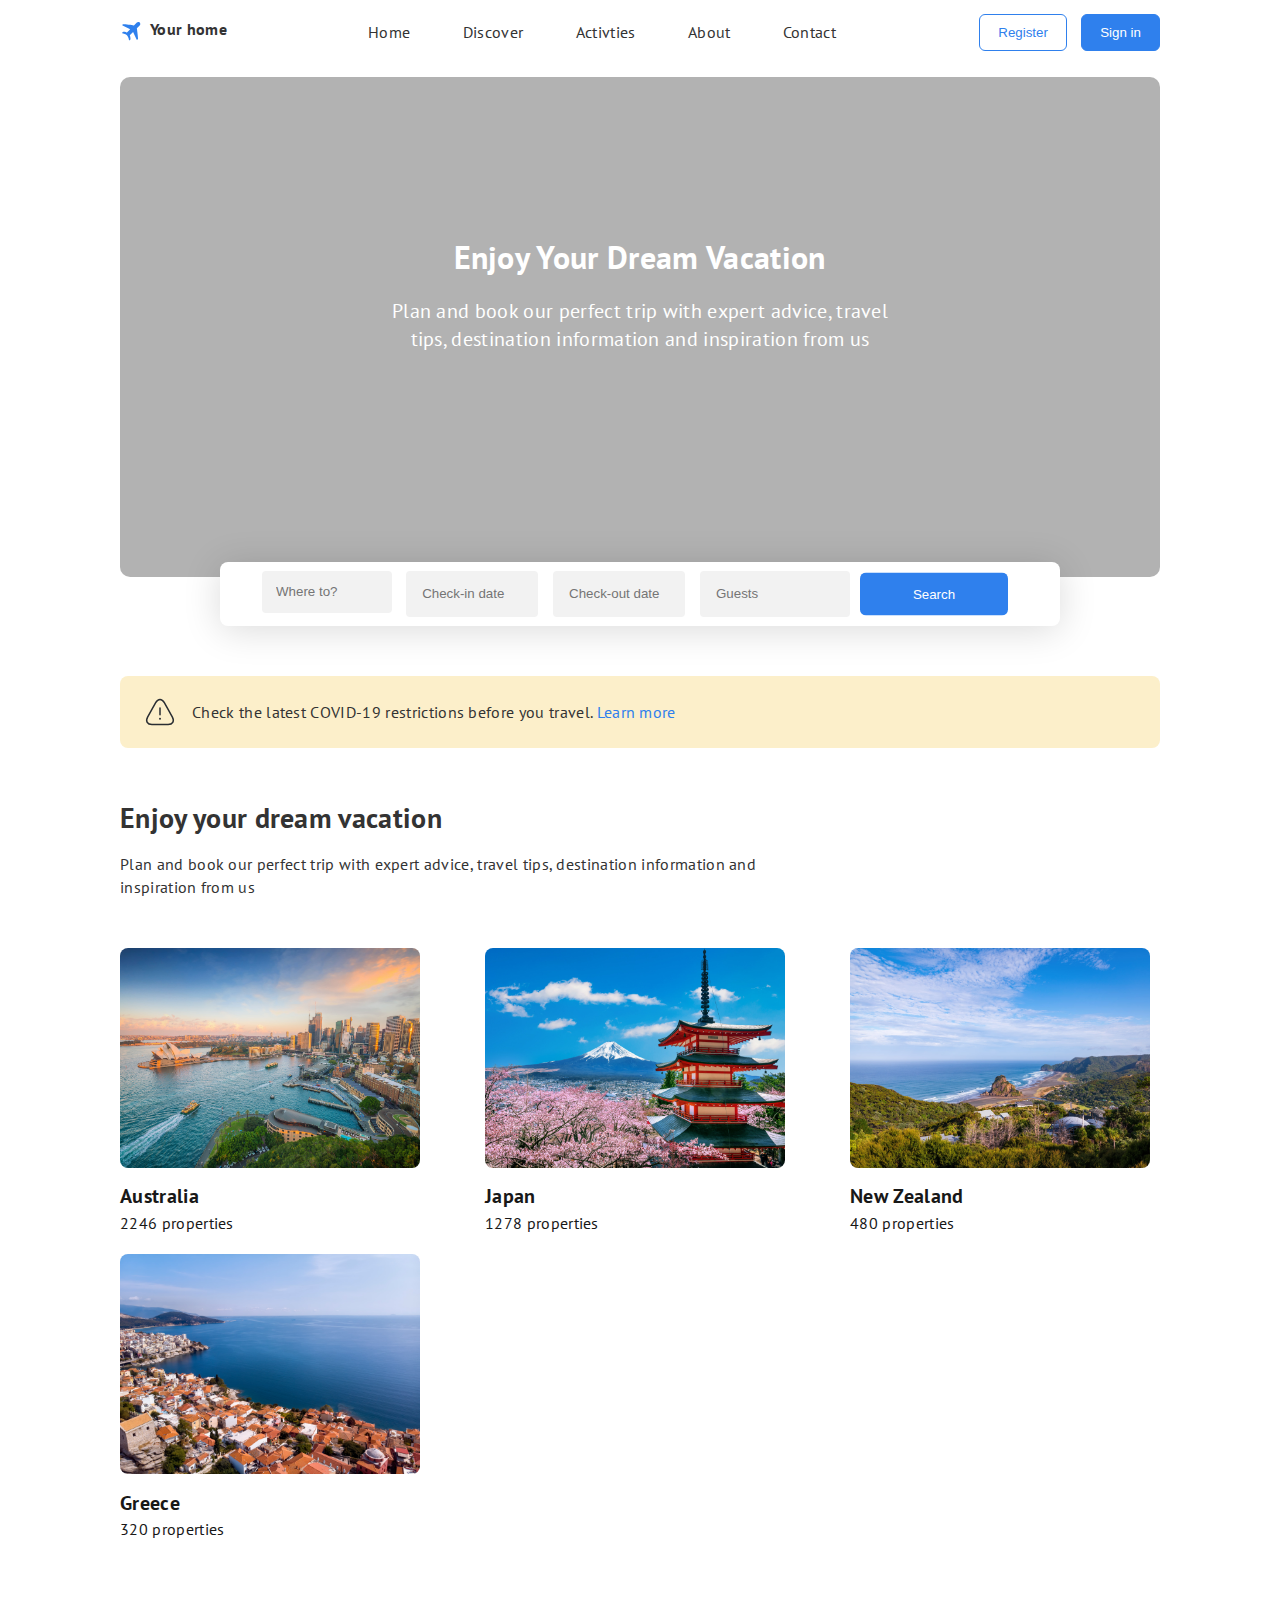
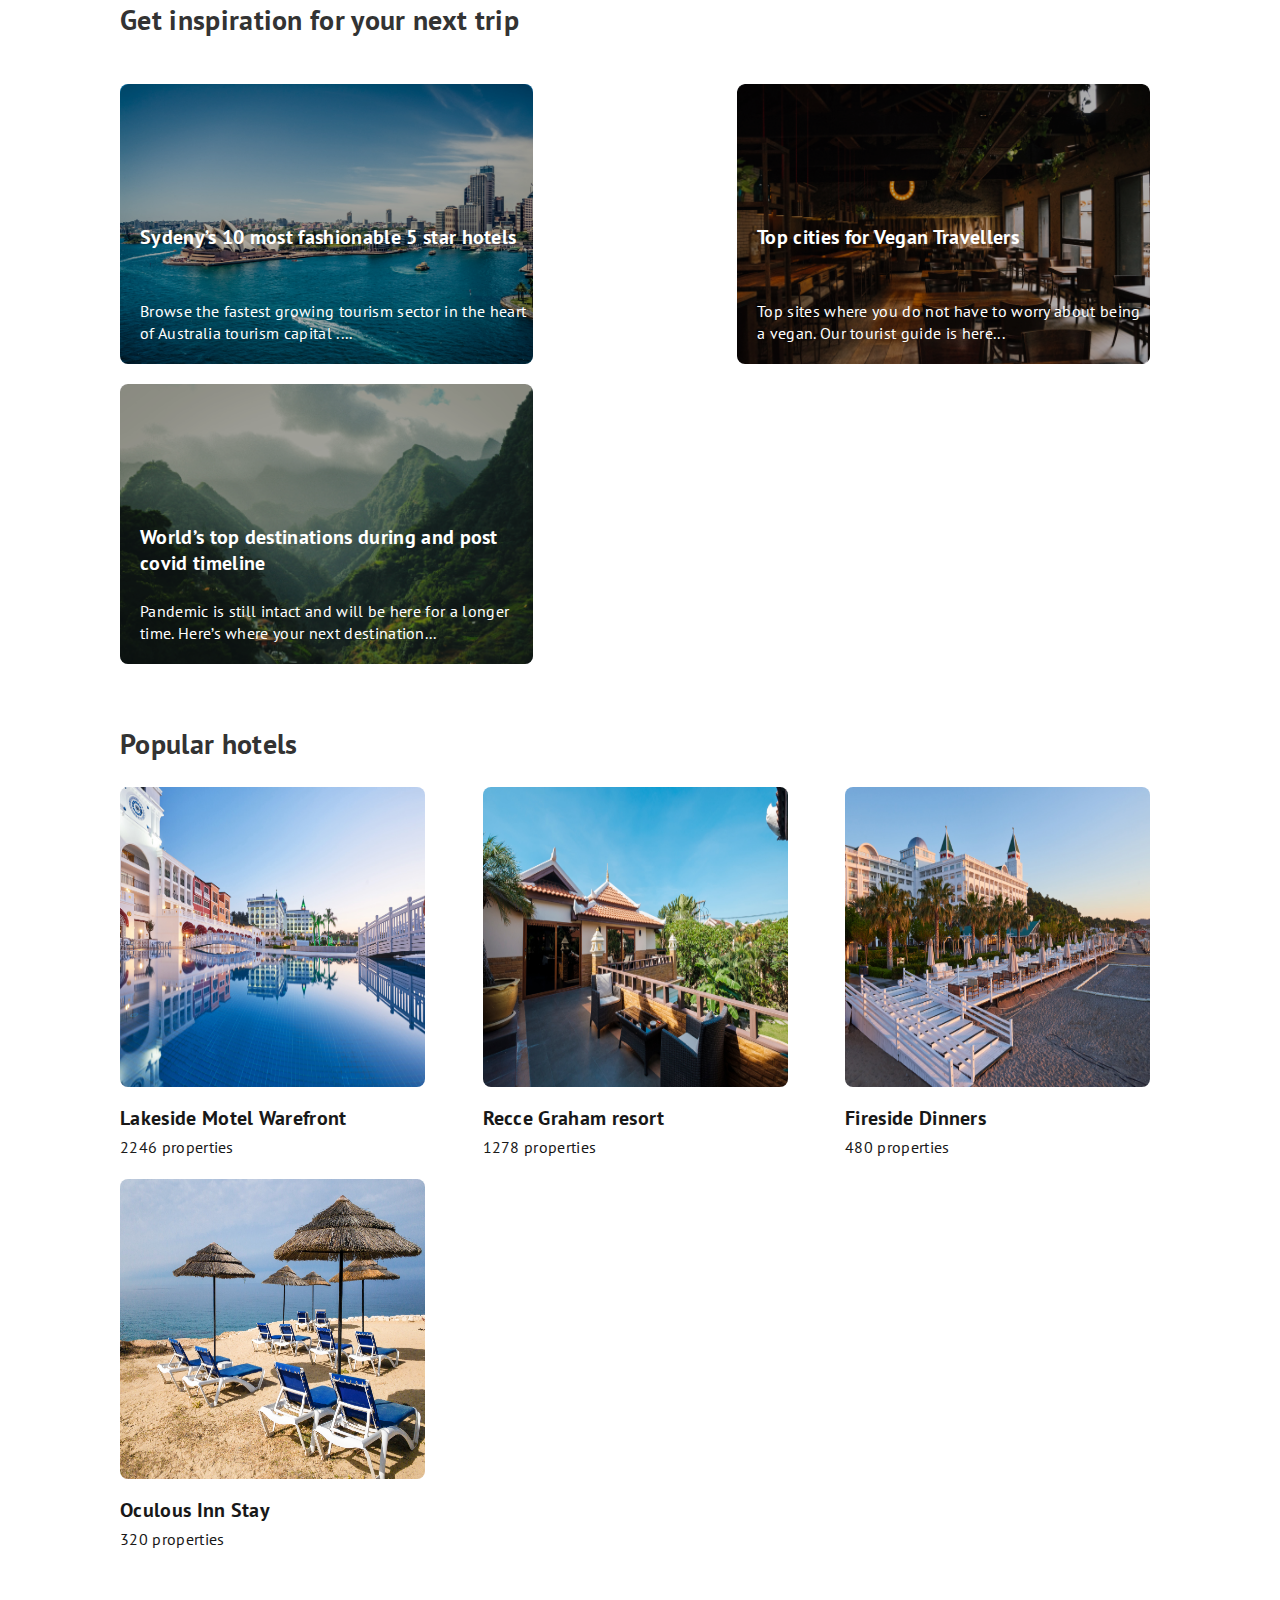
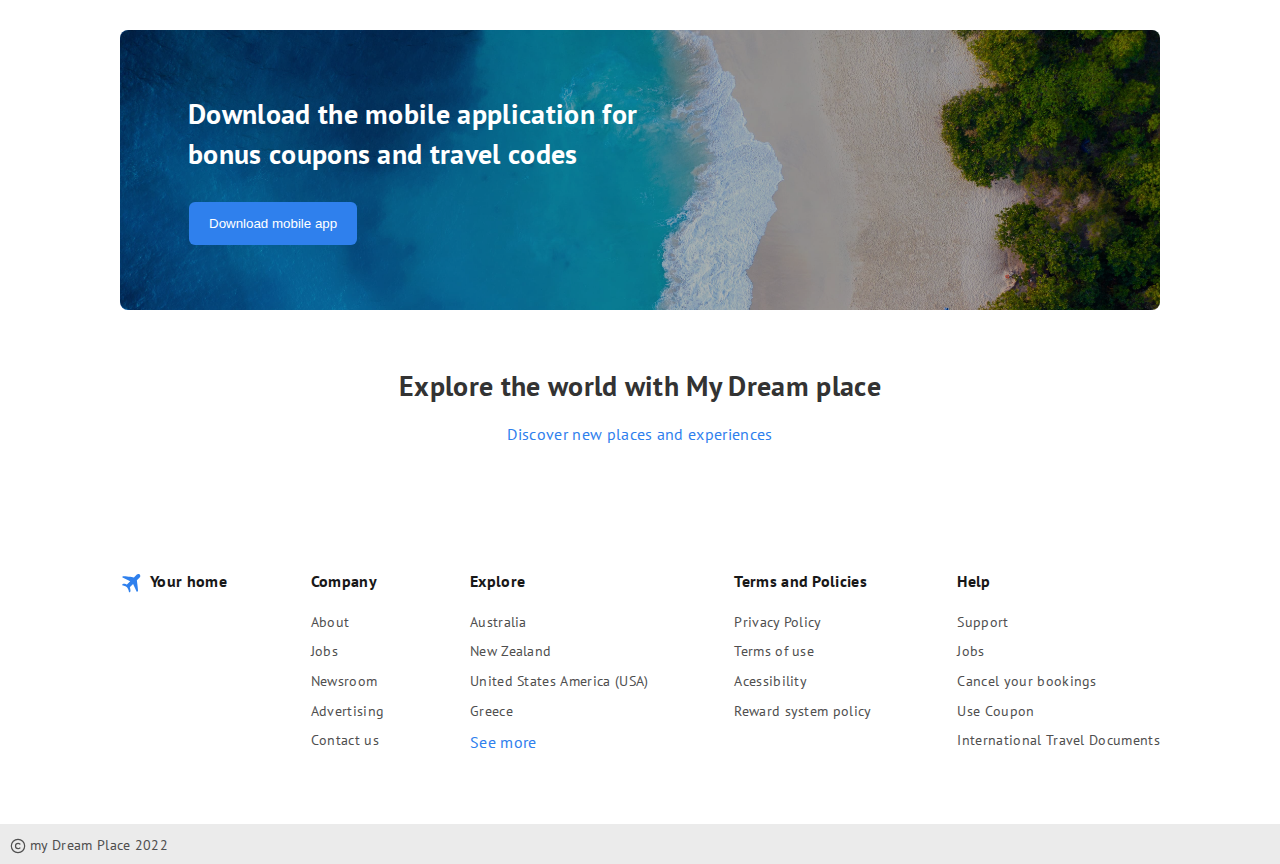
==== commit 7c30c8dc: "Add files via upload" ====
--- a/index.html
+++ b/index.html
@@ -122,6 +122,7 @@
           destination information and inspiration from us
         </p>
       </section>
+      <!-- nav for searching a place -->
       <div class="search-nav-container2">
         <nav class="search-place-nav-responsive">
           <form class="search-place-form-responsive">
--- a/style.css
+++ b/style.css
@@ -5,7 +5,6 @@
   --headingTextColor: #181818;
   --whiteColor: #ffffff;
 }
-
 * {
   -webkit-box-sizing: border-box;
   -moz-box-sizing: border-box;
@@ -25,7 +24,7 @@
   line-height: 140%; /* 22.4px */
   letter-spacing: 0.32px;
 }
-h1,
+D h1,
 h2,
 h3,
 h4 {
@@ -34,7 +33,8 @@
 button {
   cursor: pointer;
 }
-.main-container-home, .main-container-search-results {
+.main-container-home,
+.main-container-search-results {
   /* to make padding works even in mobile size screens */
   padding-right: 20px;
   padding-left: 20px;
@@ -44,6 +44,7 @@
   /* set the width for the container */
   width: calc(100% - 200px);
 }
+
 .header-nav {
   display: flex;
   justify-content: space-between;
@@ -67,7 +68,6 @@
   width: 78px;
   /* padding-bottom: 5px; */
 }
-
 a {
   text-decoration: none;
   color: var(--textColor);
@@ -75,10 +75,18 @@
 a:hover {
   color: var(--mainColor);
 }
-.nav-links li {
+.nav-links li,
+.nav-links-loged-in li,
+.nav-links-loged-in-search-results li {
   list-style: none;
   display: inline;
   font-size: 16px;
+}
+.header-loged-in-nav-search-results .nav-logo {
+  padding-top: 16px;
+}
+.nav-links-loged-in-search-results {
+  padding-top: 16px;
 }
 .nav-link {
   padding-left: 48px;
@@ -266,20 +274,7 @@
   line-height: normal;
   width: 373px;
 }
-/* .title-banner{
-  position: absolute;
-  color: var(--whiteColor);
-  left: 50%;
-  top: 180px;
-  transform: translate(-50%, -50%);
-  margin: 0;
-  padding: 0;
-  font-size: 32px;
-  line-height: normal;
-  width: 373px;
-  font-weight:bold; */
-/* display: none; */
-/* } */
+
 .banner-qoute {
   font-size: 20px;
   width: 650px;
@@ -305,15 +300,21 @@
   margin-right: auto;
   margin-left: auto;
 }
+.main-container-place-details .search-nav-container {
+  margin-top: 40px;
+  width: 100%;
+}
+
 .search-place-nav,
-.search-results-place-nav {
+.search-results-place-nav,
+.place-details-place-nav {
   position: relative;
   height: 64px;
   flex-shrink: 0;
   border-radius: 8px;
   background: var(--whiteColor);
   box-shadow: 0px 4px 37px 0px rgba(0, 0, 0, 0.15);
-  margin-top: -32px;
+  margin-top: -15px;
 }
 
 .search-place-form,
@@ -326,12 +327,21 @@
   top: 50%;
   transform: translate(50%, -50%);
 }
-
-.search-nav-container2 {
+.main-container-place-details .search-place-form {
+  width: calc(100% - 350px);
+}
+
+.search-nav-container2,
+.search-nav-container-place {
   margin-right: auto;
   margin-left: auto;
+  display: none;
+}
+.search-nav-container2 {
   width: calc(100% - 500px);
-  display: none;
+}
+.search-nav-container-place {
+  width: 80%;
 }
 .search-place-nav-responsive {
   position: relative;
@@ -399,7 +409,17 @@
 .location-input-search,
 .check-in-input-search,
 .check-out-input-search,
-.guests-input-search {
+.guests-input-search,
+.check-in-input-search-rooms,
+.check-out-input-search-rooms,
+.guests-input-search-rooms,
+.checkout-input,
+.phone-number-input,
+.name-on-card-input,
+.debit-card-input,
+.security-code-input,
+.zip-code-input,
+.coupon-input {
   position: relative;
   padding: 13px 14px 14px 14px;
   align-items: center;
@@ -409,10 +429,18 @@
   border-radius: 4px;
   border-color: transparent;
 }
+.check-in-input-search-rooms,
+.check-out-input-search-rooms,
+.guests-input-search-rooms {
+  width: 270px;
+}
+
 input:focus {
   outline-color: var(--mainColor);
 }
-
+.name-on-card-input {
+  width: 500px;
+}
 .location-input-search {
   padding: 11px 12px 12px 12px;
   align-items: center;
@@ -428,13 +456,18 @@
   width: 210px;
 }
 
-.covid-restrictions-warning {
+.covid-restrictions-warning,
+.covid-restrictions-warning-checkout {
   position: relative;
   height: 72px;
   border-radius: 8px;
   background: #fcefca;
   margin-top: 50px;
   margin-bottom: 50px;
+}
+.covid-restrictions-warning-checkout {
+  margin-top: 30px;
+  margin-bottom: 30px;
 }
 
 .warning-covid-icon {
@@ -478,8 +511,6 @@
   margin-top: 30px;
   margin-bottom: 60px;
   flex-wrap: wrap;
-
-  /* flex-shrink: 3; */
 }
 .choose-country-section-article {
   margin-top: 20px;
@@ -679,6 +710,11 @@
   justify-content: space-between;
   flex-wrap: wrap;
 }
+.flex-list {
+  display: flex;
+  justify-content: space-between;
+  width: 400px;
+}
 .footer ul {
   list-style: none;
 }
@@ -692,12 +728,16 @@
 }
 
 .logo-title,
+.logo-title-promo-blue,
 .logo-search-results-page {
   position: absolute;
   display: inline;
   left: 30px;
   font-weight: 600;
   width: 78px;
+}
+.logo-title-promo-blue {
+  color: white;
 }
 .footer .nav-logo p {
   width: 197px;
@@ -775,16 +815,21 @@
 .check-inbox-section {
   text-align: center;
   margin-top: 80px;
+  margin-right: auto;
+  margin-left: auto;
 }
 .sign-up-section h1 {
   font-size: 28px;
   margin-bottom: 65px;
+  display: flex;
+  justify-content: center;
 }
 
 .text-box {
   position: relative;
   display: flex;
-  width: 400px;
+  height: 45px;
+  width: 100%;
   padding: 11px 12px 12px 12px;
   align-items: center;
   gap: 10px;
@@ -797,13 +842,12 @@
 .email-text-box {
   position: relative;
 }
-.email-text-box::before {
-  position: absolute;
-  content: "Your email address";
-  font-weight: 600;
-  font-size: 14px;
-  left: -200px;
-  top: -25px;
+.form-sign-up {
+  position: relative;
+}
+.label-email-box {
+  top: -22px;
+  left: 0;
 }
 
 .sign-up-button,
@@ -814,8 +858,8 @@
   display: flex;
   font-size: 15px;
   font-weight: 500;
-  width: 400px;
-  padding: 12px 18px;
+  height: 45px;
+  width: 100%;
   justify-content: center;
   align-items: center;
   gap: 10px;
@@ -830,11 +874,16 @@
   background-color: #004eb4;
   cursor: pointer;
 }
+.under-sign-up-lines {
+  width: 100px;
+  height: 1px;
+  margin-top: 10px;
+  background: #e0e0e0;
+}
 .flex-2lines-text {
   margin-top: 30px;
   margin-bottom: 30px;
   display: flex;
-  /* justify-content: space-between; */
   gap: 10px;
 }
 
@@ -846,20 +895,14 @@
   line-height: 18px; /* 128.571% */
   letter-spacing: 0.28px;
 }
-.under-sign-up-lines {
-  width: 100px;
-  height: 1px;
-  margin-top: 10px;
-  background: #e0e0e0;
-}
 
 .sign-up-google-button,
 .sign-in-google-button {
   display: flex;
-  width: 400px;
+  height: 45px;
+  width: 100%;
   font-size: 15px;
   font-weight: 500;
-  padding: 12px 18px;
   justify-content: center;
   align-items: center;
   gap: 10px;
@@ -872,10 +915,10 @@
 .sign-up-facebook-button,
 .sign-in-facebook-button {
   display: flex;
-  width: 400px;
+  height: 45px;
+  width: 100%;
   font-size: 15px;
   font-weight: 500;
-  padding: 12px 18px;
   justify-content: center;
   align-items: center;
   gap: 10px;
@@ -889,12 +932,18 @@
 .sign-up-instaed {
   position: absolute;
   display: flex;
-  gap: 5px;
+  /* gap: -5px; */
   left: 50%;
   transform: translate(-50%, 0%);
 }
 .sign-in-instaed {
   margin-top: 60px;
+}
+.have-account {
+  width: 200px;
+}
+.sign-in-instaed button {
+  width: 50px;
 }
 .sign-up-instaed {
   margin-top: 40px;
@@ -919,14 +968,10 @@
 .rewrite-password-text-box {
   position: relative;
 }
-.password-text-box::before,
-.create-password-text-box::before,
-.rewrite-password-text-box::before {
-  position: absolute;
-  font-weight: 600;
-  font-size: 14px;
-  left: -200px;
-  top: -25px;
+.label-password-box {
+  position: absolute;
+  top: 50px;
+  left: 0;
 }
 .password-text-box::before {
   content: "Password";
@@ -938,11 +983,23 @@
   content: "Confirm password";
 }
 
+.eye-create-password,
+.eye-password,
+.eye-create-password-rewrite {
+  position: absolute;
+  z-index: 1;
+}
 .eye-password {
-  position: absolute;
-  z-index: 1;
-  left: 170px;
-  top: 9px;
+  right: 15px;
+  top: 88px;
+}
+.eye-create-password {
+  top: 10px;
+  right: 15px;
+}
+.eye-create-password-rewrite {
+  top: 106px;
+  right: 15px;
 }
 
 .keepme-sign-in-box {
@@ -984,13 +1041,13 @@
 }
 
 .link-for-forgot-pw {
-  width: 420px;
   margin-top: 20px;
   margin-bottom: 60px;
 }
 
 .Forgot-pw-section h1 {
   font-size: 28px;
+  line-height: 150%;
 }
 
 .terms-privacy-links {
@@ -1000,7 +1057,7 @@
   margin-top: 30px;
   text-align: justify;
   font-size: 16px;
-  letter-spacing: 0.28px;
+  letter-spacing: 0.12px;
   font-size: 16px;
   font-weight: 400;
   line-height: 140%;
@@ -1024,11 +1081,11 @@
   margin-bottom: 60px;
 }
 .create-password-section .text-box {
-  margin-top: 20px;
+  margin-top: 50px;
 }
 .inbox-photo-container {
   position: relative;
-  width: 280px;
+  width: calc(100% - 100px);
   height: 250px;
   flex-shrink: 0;
   border-radius: 20px;
@@ -1036,11 +1093,11 @@
   left: 50%;
   transform: translate(-50%);
 }
-.check-inbox-section {
-  /* position: relative; */
-}
+
 .inbox-photo {
   margin-top: 25px;
+  width: calc(100% - 100px);
+  height: calc(100% - 50px);
 }
 
 .check-inbox-section h1 {
@@ -1068,25 +1125,58 @@
   height: 200px;
   z-index: -1;
 }
+
+.header-loged-in-nav,
+.header-loged-in-nav-search-results {
+  display: flex;
+  justify-content: space-around;
+  position: relative;
+  padding-top: 12px;
+  padding-bottom: 12px;
+  background-color: white;
+}
 .header-loged-in-nav {
-  display: flex;
+  gap: 75px;
+}
+.header-place-details-content {
+  display: flex;
+  left: 0;
+  width: 100%;
+  gap: 65px;
   justify-content: space-around;
-  padding-top: 12px;
+}
+.header-loged-in-nav {
+  background-color: white;
+}
+.header-loged-in-nav-search-results {
+  background-color: transparent;
+}
+.header-loged-in-nav-search-results a {
+  color: white;
 }
 .logo-search-results-page {
   color: white;
 }
-.header-loged-in-nav .nav-links p,
-a {
+.nav-bar-link-list-search-results a {
   color: white;
 }
-.header-nav .nav-links p,
+.nav-bar-link-list p,
+a,
+.nav-bar-link-list-loged-in p,
+.nav-bar-link-list-loged-in a {
+  color: white;
+}
+.nav-links p,
 a {
   color: var(--textColor);
 }
 
 .notifications-profile-photo {
   display: flex;
+}
+
+.header-loged-in-nav-search-results .notifications-profile-photo {
+  padding-top: 16px;
 }
 .notifications-icon {
   margin-top: 10px;
@@ -1101,14 +1191,23 @@
 .header-loged-in-nav .nav-logo {
   margin-top: 9px;
 }
-.header-loged-in-nav .nav-links {
+.nav-links-loged-in,
+.nav-bar-link-list-search-results {
   margin-top: 9px;
 }
-
+.nav-link-white {
+  color: white;
+}
+.nav-link-white a {
+  color: white;
+}
+.search-results-nav-container,
 .search-results-nav-container {
   width: 1030px;
 }
-
+.place-details-nav-container {
+  margin-top: 50px;
+}
 .main-container-search-results {
   display: flex;
   margin-top: 70px;
@@ -1117,6 +1216,10 @@
   width: 295px;
   margin-right: auto;
   margin-left: auto;
+}
+.body-for-place-detailes-page .sidebar-burger-menu {
+  top: 20px;
+  left: 35px;
 }
 
 .search-filter-aside {
@@ -1331,8 +1434,6 @@
 .dropdown-sortby {
   position: relative;
   display: flex;
-  width: 190px;
-  padding-left: 12px;
   padding-top: 18px;
   padding-bottom: 18px;
   align-items: center;
@@ -1341,14 +1442,31 @@
   background: #fff;
   appearance: none;
 }
+
+.dropdown-sortby {
+  padding-left: 12px;
+}
+
+.dropdown-sortby {
+  width: 190px;
+}
+
 .sort-by-dropdown::before {
   content: "";
-  border-width: 10px;
-  border-style: solid;
-  border-color: transparent transparent red transparent;
-  position: absolute;
-  right: 5px;
-  top: -20px;
+  position: absolute;
+  z-index: 1;
+  background-color: transparent;
+  border: 4px solid transparent;
+  border-radius: 4px;
+  border-color: #4f4f4f;
+  width: 12px;
+  height: 12px;
+  border-width: 0px 4px 4px 0;
+  transform: rotate(45deg);
+}
+.sort-by-dropdown::before {
+  right: 9px;
+  top: 15px;
 }
 
 .sort-by-div {
@@ -1392,8 +1510,8 @@
 }
 
 .five-stars {
-  display: flex;
-  position: absolute;
+  position: absolute;
+  display: flex;
   left: 327px;
   top: 63px;
 }
@@ -1524,8 +1642,862 @@
   transform: translate(-50%);
 }
 
-.covid-footer-container{
-  width: 1240px;
+.covid-footer-container {
+  width: 100%;
   margin-right: auto;
   margin-left: auto;
-}+}
+
+/*  */
+/*  */
+/*  */
+/* start of place details style */
+/*  */
+/*  */
+/*  */
+.body-for-place-detailes-page,
+.body-for-checkout {
+  background-color: #f4f4f4;
+}
+
+.nav-links-loged-in a {
+  color: var(--textColor);
+}
+.nav-bar-link-list-search-results a {
+  color: white;
+}
+
+.place-photos {
+  position: relative;
+  display: flex;
+  justify-content: space-between;
+  margin-top: 24px;
+}
+.big-photo-place {
+  width: calc(100% - 425px);
+  height: 452px;
+  flex-shrink: 0;
+  border-radius: 5px;
+  background-size: cover no-repeat;
+}
+
+.left-arrow-place,
+.right-arrow-place {
+  color: white;
+  border: none;
+  background: none;
+  position: absolute;
+  font-size: 32px;
+  top: 50%;
+  transform: translate(-50%, -50%);
+  display: none;
+}
+
+.left-arrow-place {
+  left: 5%;
+}
+
+.right-arrow-place {
+  left: 95%;
+}
+
+.left-arrow-place:hover,
+.right-arrow-place:hover {
+  color: var(--mainColor);
+  cursor: pointer;
+}
+.small-photo-place,
+.small-photo-place1 {
+  width: 400px;
+  height: 218px;
+  flex-shrink: 0;
+  border-radius: 5px;
+  background-size: cover no-repeat;
+}
+.small-photo-place1 {
+  margin-top: 10px;
+}
+.small-photos {
+  width: 400px;
+}
+
+.main-container-place-details,
+.main-container-checkout {
+  margin-right: auto;
+  margin-left: auto;
+  padding-left: 20px;
+  padding-right: 20px;
+  width: calc(100% - 200px);
+}
+
+.filter-place,
+.filter-payment-optioins {
+  height: 48px;
+  background: #fff;
+  box-shadow: 0px 1px 0px 0px #e0e0e0;
+  display: flex;
+}
+
+.filter-button {
+  display: flex;
+  padding: 10px 14px;
+  align-items: flex-start;
+  gap: 10px;
+  color: #333;
+}
+.filter-payment-optioins {
+  padding-left: 46px;
+}
+
+.place-title-heading {
+  margin-top: 40px;
+  width: fit-content;
+}
+
+.five-stars-place-page,
+.location-place {
+  display: flex;
+  margin-top: 20px;
+  width: fit-content;
+}
+.five-stars-place-page p,
+.location-place p {
+  margin-left: 12px;
+  width: fit-content;
+}
+.location-place p {
+  width: fit-content;
+}
+.overview-place {
+  position: relative;
+  margin-top: 30px;
+  width: 70%;
+  height: 508px;
+  flex-shrink: 0;
+  border-radius: 6px;
+  background: #fff;
+}
+.place-title-overview {
+  width: 95%;
+}
+.over-view-heading,
+.top-facilites-heading {
+  position: absolute;
+  color: #181818;
+  font-size: 18px;
+  font-weight: 600;
+}
+.over-view-heading {
+  left: 30px;
+  top: 24px;
+}
+
+.top-facilites-heading {
+  top: 65%;
+  left: 4%;
+}
+
+.place-overviews-desc,
+.place-overviews-desc2,
+.place-overviews-desc3 {
+  position: absolute;
+  width: 93%;
+}
+
+.place-overviews-desc {
+  top: 12%;
+  left: 30px;
+}
+.place-overviews-desc2 {
+  top: 25%;
+  left: 30px;
+}
+.place-overviews-desc3 {
+  top: 45%;
+  left: 30px;
+}
+
+.line-overview {
+  width: 95%;
+  height: 1px;
+  flex-shrink: 0;
+  background-color: #e0e0e0;
+  position: absolute;
+  left: 50%;
+  transform: translate(-50%);
+  top: 60%;
+}
+
+.flex-facilites {
+  margin-top: 10px;
+}
+.facilites-text {
+  display: inline;
+  position: absolute;
+  width: max-content;
+  line-height: 100%;
+  margin-left: 12px;
+}
+
+.facilites-blocks {
+  position: absolute;
+  display: flex;
+  flex-wrap: wrap;
+  justify-content: space-between;
+  top: 73%;
+  left: 30px;
+  width: 50%;
+}
+.map-section {
+  margin-top: 40px;
+  position: absolute;
+  right: 0;
+  width: 31%;
+}
+.map-section img {
+  height: 240px;
+  flex-shrink: 0;
+  border-radius: 6px;
+  background: cover no-repeat;
+}
+.map-section h2 {
+  color: #181818;
+  margin-top: 35px;
+  margin-bottom: 22px;
+  font-size: 18px;
+  font-weight: 600;
+  letter-spacing: 0.18px;
+}
+
+.icon-text-map-section p {
+  display: inline;
+  margin-top: 5px;
+}
+.icon-text-map-section {
+  height: 7px;
+}
+
+.icon-text-area-explore {
+  margin-top: 12px;
+  position: relative;
+  width: 400px;
+}
+.distance-area {
+  position: absolute;
+  display: inline;
+  right: 0;
+}
+
+.place-ditales-map {
+  display: flex;
+  position: relative;
+}
+
+.available-rooms-section h2 {
+  color: var(--headingTextColor);
+  font-size: 24px;
+  font-weight: 600;
+  margin-top: 40px;
+  margin-bottom: 24px;
+}
+.promo-rooms-section {
+  display: flex;
+  justify-content: space-between;
+  flex-wrap: wrap;
+  margin-top: 16px;
+}
+.blue-box-promo {
+  position: relative;
+  width: 33%;
+  height: 340px;
+  flex-shrink: 0;
+  border-radius: 6px;
+  background: linear-gradient(180deg, #4796ff 0%, #2366bf 100%);
+}
+
+.blue-box-promo .nav-logo {
+  top: 25%;
+  left: 28px;
+}
+
+.blue-box-promo p {
+  position: absolute;
+  left: 26px;
+  color: #fff;
+  font-size: 24px;
+  font-weight: 800;
+  width: 180px;
+  line-height: 140%;
+  flex-shrink: 0;
+}
+.discount-blue-box-promo {
+  top: 40%;
+}
+.blue-box-promo-text {
+  top: 50%;
+}
+.blue-box-promo span {
+  color: #ffd723;
+}
+.blue-box-promo img {
+  position: absolute;
+  width: 45%;
+  left: 160px;
+  top: 30px;
+}
+
+.room-card-place-ditales {
+  position: relative;
+  width: 33%;
+  height: 432px;
+  flex-shrink: 0;
+  border-radius: 6px;
+  background: #fff;
+}
+
+.room-card-place-ditales img {
+  position: absolute;
+  top: 0px;
+  width: 100%;
+  height: 200px;
+  flex-shrink: 0;
+  border-radius: 6px 6px 0px 0px;
+  background: cover no-repeat;
+}
+
+.room-card-place-ditales h2 {
+  position: absolute;
+  top: 180px;
+  left: 20px;
+  line-height: 130%;
+  color: #1a1a1a;
+  font-size: 18px;
+  font-weight: 600;
+}
+.facilites-room-card {
+  position: absolute;
+  top: 260px;
+  left: 20px;
+}
+
+.reserve-room-card-button {
+  position: absolute;
+  top: 364px;
+  left: 50%;
+  transform: translate(-50%);
+  display: flex;
+  width: 90%;
+  padding: 12px 18px;
+  justify-content: center;
+  align-items: center;
+  gap: 10px;
+  border-radius: 6px;
+  background: var(--Blue-1, #2f80ed);
+  border: none;
+  color: white;
+}
+
+/*  */
+/*  */
+/*  */
+/* start of checkout page */
+/*  */
+/*  */
+/*  */
+.main-container-checkout h1 {
+  color: #1a1a1a;
+  font-size: 32px;
+  font-weight: 700;
+  margin-top: 60px;
+}
+.room-personal-info,
+.payment-options-box {
+  position: relative;
+  width: 810px;
+  height: 328px;
+  flex-shrink: 0;
+  border-radius: 6px;
+  background: #fff;
+  margin-bottom: 50px;
+}
+.payment-options-box {
+  height: 576px;
+}
+.room-info,
+.payment-info {
+  width: 810px;
+  height: 60px;
+  flex-shrink: 0;
+  border-radius: 6px 6px 0px 0px;
+  background: var(--Blue-1, #2f80ed);
+}
+.room-info h3,
+.payment-info h3 {
+  position: absolute;
+  top: 16px;
+  left: 64px;
+  color: #fff;
+  font-size: 16px;
+  font-weight: 600;
+}
+
+.room-info p {
+  color: white;
+  font-size: 16px;
+  font-weight: 500;
+  position: absolute;
+  top: 16px;
+}
+.room-info p {
+  left: 141px;
+}
+
+.payment-options-box h3 {
+  left: 64px;
+  top: 16px;
+}
+.room-info svg,
+.payment-info svg {
+  position: absolute;
+  left: 20px;
+  top: 14px;
+}
+
+.label-first-checkout,
+.label-last-checkout,
+.label-countries-code,
+.label-debit-card,
+.label-security-code,
+.label-zip-code,
+.label-coupon,
+.label-email-box,
+.label-password-box,
+.label-create-password-box,
+.label-rewrite-password {
+  position: absolute;
+  color: #181818;
+  font-size: 14px;
+  font-style: normal;
+  font-weight: 600;
+  line-height: 140%; /* 19.6px */
+}
+.label-create-password-box {
+  top: -20px;
+  left: 0;
+}
+.label-rewrite-password {
+  top: 73px;
+  left: 0;
+  z-index: 1;
+}
+.label-countries-code {
+  position: absolute;
+  top: 182px;
+  left: 32px;
+}
+
+.label-first-checkout {
+  top: 92px;
+  left: 32px;
+}
+.label-last-checkout {
+  top: 92px;
+  left: 250px;
+}
+.dropdown-countries-code {
+  position: relative;
+  margin-top: 142px;
+  margin-left: 32px;
+  display: flex;
+  width: 150px;
+  height: 46px;
+  align-items: center;
+  gap: 10px;
+  border-radius: 4px;
+  background: var(--Gray-6, #f2f2f2);
+}
+
+.country-code,
+.country-code-op1,
+.country-code-op2,
+.country-code-op3 {
+  display: flex;
+  justify-content: center;
+  align-items: center;
+  gap: 10px;
+  position: absolute;
+}
+.country-code {
+  top: 50%;
+  transform: translate(0, -50%);
+  left: 12px;
+}
+
+.country-code-op1 {
+  top: 50px;
+}
+.country-code-op2 {
+  top: 95px;
+}
+.country-code-op3 {
+  top: 145px;
+}
+.country-code-op3 img {
+  padding: 0;
+  margin-bottom: -9px;
+}
+.country-code-op1,
+.country-code-op2,
+.country-code-op3 {
+  left: 12px;
+  padding-top: 20px;
+  padding-bottom: 20px;
+  text-decoration: none;
+  color: #706b6b;
+  transition: 0.3s;
+}
+.country-code-op1:hover,
+.country-code-op2:hover,
+.country-code-op3:hover {
+  padding-left: 14px;
+  cursor: pointer;
+}
+.options-country-code {
+  margin-top: 220px;
+  width: 150px;
+  height: 150px;
+  border-radius: 4px;
+  background: white;
+  border-style: solid;
+  border-color: var(--mainColor);
+  border-width: 1px;
+  transition: 0.3s;
+  display: none;
+  z-index: 1;
+}
+
+.dropdown-countries-code::before {
+  content: "";
+  border-width: 6px;
+  border-style: solid;
+  border-color: #4f4f4f transparent transparent transparent;
+  position: absolute;
+  transform: translate(0, -50%);
+  right: 22px;
+  top: 54%;
+  z-index: 1;
+}
+.show-dropdown-countries {
+  display: block;
+}
+.phone-number-input {
+  width: 250px;
+  position: absolute;
+  bottom: 80px;
+  left: 194px;
+}
+.alert-checkbox {
+  width: 20px;
+  height: 20px;
+  flex-shrink: 0;
+  border-radius: 5px;
+  border: 1px solid var(--Gray-4, #bdbdbd);
+  background: #fff;
+}
+.alert-text {
+  display: inline-block;
+}
+.flex-alert,
+.visa-icons-boxes {
+  position: absolute;
+  display: flex;
+  justify-content: center;
+  align-items: center;
+  gap: 8px;
+}
+.flex-alert {
+  left: 32px;
+  top: 268px;
+}
+
+.filter-payment-optioins {
+  width: 810px;
+  height: 48px;
+  flex-shrink: 0;
+  background: #fff;
+  box-shadow: 0px 1px 0px 0px #e0e0e0;
+}
+.visa-icon-box {
+  width: 60px;
+  height: 40px;
+  flex-shrink: 0;
+  border-radius: 5px;
+  background: var(--Gray-6, #f2f2f2);
+  display: flex;
+  justify-content: center;
+  align-items: center;
+}
+.visa-icons-boxes {
+  left: 32px;
+  top: 140px;
+}
+.form-payment {
+  position: absolute;
+  top: 30px;
+}
+.label-debit-card {
+  top: 270px;
+  left: 32px;
+}
+.expiration-date .dropdown-countries-code {
+  padding-left: 16px;
+}
+.expiration-date {
+  position: absolute;
+  top: 220px;
+  display: flex;
+  justify-content: space-between;
+}
+.security-zip-code {
+  position: absolute;
+  display: flex;
+  top: 435px;
+  left: 32px;
+}
+.label-zip-code {
+  left: 220px;
+}
+
+.yellow-information {
+  position: relative;
+  margin-top: 30px;
+  width: 810px;
+  height: 423px;
+  flex-shrink: 0;
+  border-radius: 6px;
+  background: #fff;
+  margin-bottom: 140px;
+}
+.yellow-information-heading {
+  position: absolute;
+  top: 0;
+  width: 810px;
+  height: 60px;
+  flex-shrink: 0;
+  border-radius: 6px 6px 0px 0px;
+  background: var(--Yellow, #f2c94c);
+  padding-top: 18px;
+  padding-left: 24px;
+}
+.yellow-information-heading p {
+  font-weight: 600;
+}
+.yellow-information ul {
+  position: absolute;
+  top: 86px;
+  left: 45px;
+  line-height: 170%;
+}
+.yellow-information li {
+  list-style-type: decimal;
+  width: 750px;
+  color: #333;
+  font-size: 15px;
+  font-style: normal;
+  font-weight: 500;
+  line-height: 150%;
+  letter-spacing: 0.3px;
+}
+.warning-yello-box {
+  position: absolute;
+  left: 32px;
+  top: 245px;
+}
+
+.yellow-information button {
+  display: inline-flex;
+  padding: 12px 18px;
+  justify-content: center;
+  align-items: center;
+  gap: 10px;
+  border-radius: 6px;
+  background: var(--mainColor);
+  border: none;
+  color: white;
+  position: absolute;
+  left: 32px;
+  top: 320px;
+}
+
+.secure-text-icon {
+  position: absolute;
+  top: 380px;
+  left: 32px;
+  display: flex;
+}
+
+.aside-checkout-hotel-card {
+  position: relative;
+  width: 400px;
+  height: 400px;
+  flex-shrink: 0;
+  border-radius: 6px;
+  background: #fff;
+  margin-bottom: 30px;
+}
+.aside-checkout-hotel-card img {
+  position: absolute;
+  width: 400px;
+  height: 180px;
+  flex-shrink: 0;
+}
+.aside-checkout-hotel-card h2 {
+  position: absolute;
+  color: #181818;
+  font-size: 18px;
+  font-style: normal;
+  font-weight: 600;
+  line-height: normal;
+  top: 200px;
+  left: 24px;
+}
+.five-stars-checkout {
+  position: absolute;
+  display: flex;
+  top: 231px;
+  left: 20px;
+}
+.red-text-card {
+  position: absolute;
+  color: var(--Red, #eb5757);
+  font-size: 14px;
+  font-style: normal;
+  font-weight: 400;
+  line-height: 20px;
+  top: 276px;
+  left: 24px;
+}
+.check-in-card-checkout {
+  position: absolute;
+  top: 304px;
+  left: 24px;
+  color: #4f4f4f;
+}
+.check-out-card-checkout {
+  position: absolute;
+  top: 332px;
+  left: 24px;
+  color: #4f4f4f;
+}
+.nights-staying-card-checkout {
+  position: absolute;
+  top: 360px;
+  left: 24px;
+  color: #4f4f4f;
+}
+
+.price-details-aside-checkout {
+  position: relative;
+  width: 400px;
+  height: 338px;
+  flex-shrink: 0;
+  border-radius: 6px;
+  border: 1px solid var(--Gray-5, #e0e0e0);
+  background: #fff;
+}
+.price-details-aside-checkout-heading {
+  position: absolute;
+  display: flex;
+  width: 400px;
+  padding: 18px;
+  align-items: flex-start;
+  gap: 10px;
+  border-radius: 6px 6px 0px 0px;
+  background: #85e0ab;
+}
+.price-details-aside-checkout-heading h2 {
+  font-weight: 700;
+  font-size: 16px;
+}
+.no-rooms-price-details {
+  position: absolute;
+  top: 78px;
+  left: 18px;
+  color: #4f4f4f;
+  font-size: 14px;
+}
+
+.tax-price-details {
+  position: absolute;
+  top: 110px;
+  left: 18px;
+  color: #4f4f4f;
+  font-size: 14px;
+}
+.tax-price {
+  position: absolute;
+  top: 110px;
+  right: 18px;
+}
+.no-rooms-price {
+  position: absolute;
+  top: 78px;
+  right: 18px;
+  color: #4f4f4f;
+  font-size: 14px;
+}
+.line-price-deatils-checkout {
+  position: absolute;
+  top: 150px;
+  width: 100%;
+  height: 1px;
+  background-color: #e0e0e0;
+}
+.total-price-details {
+  position: absolute;
+  left: 18px;
+  top: 175px;
+  color: #181818;
+  font-size: 16px;
+  font-weight: 600;
+}
+.price-price-details {
+  position: absolute;
+  top: 175px;
+  right: 18px;
+  color: #333;
+  font-size: 20px;
+  font-weight: 700;
+  letter-spacing: 0.2px;
+}
+.promo-cpde-price-details {
+  position: absolute;
+  top: 204px;
+  left: 18px;
+  color: var(--mainColor);
+}
+.coupon-apply {
+  position: absolute;
+  top: 246px;
+  left: 18px;
+}
+
+.coupon-apply button {
+  position: absolute;
+  display: flex;
+  padding: 14px 18px;
+  justify-content: center;
+  align-items: center;
+  gap: 10px;
+  border-radius: 6px;
+  background: #333;
+  border: none;
+  color: white;
+  top: 20px;
+  left: 245px;
+}
+
+.check-out-flex {
+  display: flex;
+  justify-content: space-between;
+}
--- a/media-query.css
+++ b/media-query.css
@@ -28,8 +28,8 @@
   .register-btn {
     display: none;
   }
-  .nav-logo {
-    margin-left: 100px;
+  .over-view-heading {
+    left: 10px;
   }
 }
 
@@ -62,7 +62,13 @@
 }
 
 @media (max-width: 1500px) {
-  .search-place-form input {
+  .main-container-home .search-place-form {
+    width: 70%;
+  }
+  .main-container-home .search-place-form .guests-input-search {
+    width: 150px;
+  }
+  .main-container-home .search-place-form input {
     width: 90%;
   }
   .search-nav-btn2 {
@@ -82,7 +88,6 @@
   .search-nav-btn2 {
     width: 15%;
   }
-
   .search-nav-container {
     width: 100%;
   }
@@ -91,17 +96,21 @@
   }
 }
 @media (max-width: 900px) {
-  .search-place-nav {
+  .main-container-home .search-place-nav {
     display: none;
   }
-  .search-nav-container2 {
+  .main-container-home .search-nav-container2 {
     display: block;
   }
+
+  .guests-input-search-rooms {
+    width: 150px;
+  }
 }
 @media (max-width: 450px) {
   .search-place-nav-responsive {
-    width: 250px;
-    height: 260px;
+    width: 240px;
+    height: 280px;
   }
   .search-place-form-responsive input {
     width: 180px;
@@ -139,22 +148,22 @@
 
 @media (max-width: 685px) and (min-width: 550px) {
   .choose-country-section-article-img {
-    width: 430px;
-    height: 350px;
-  }
-}
-
-@media (max-width:450px) {
-    .choose-country-section-article-img {
-        width: 280px;
-        height: 200px;
-      }  
-}
-@media (max-width:450px) {
-    .choose-country-section-article-img {
-        width: 270px;
-        height: 200px;
-      }  
+    width: 300px;
+    height: 250px;
+  }
+}
+
+@media (max-width: 450px) {
+  .choose-country-section-article-img {
+    width: 280px;
+    height: 200px;
+  }
+}
+@media (max-width: 450px) {
+  .choose-country-section-article-img {
+    width: 270px;
+    height: 200px;
+  }
 }
 
 @media (max-width: 550px) {
@@ -258,3 +267,293 @@
     margin-bottom: 60%;
   }
 }
+/*  */
+/*  */
+/*responsive for authentication pages*/
+/*  */
+/*  */
+@media (max-width: 450px) {
+  .under-sign-up-lines {
+    width: 80px;
+  }
+  .main-container-sign-up,
+  .main-container-sign-in,
+  .main-container-check-inbox,
+  .main-container-create-pw {
+    width: 90%;
+  }
+  .inbox-photo-container {
+    height: 95%;
+  }
+  .inbox-photo {
+    width: calc(100% - 50px);
+    height: calc(100% - 25px);
+  }
+}
+/*  */
+/*  */
+/*responsive for place details page*/
+/*  */
+/*  */
+@media (max-width: 1350px) {
+  .main-container-place-details {
+    width: calc(100% - 25px);
+  }
+  .overview-place {
+    width: calc(100vw - 85px);
+  }
+  .place-ditales-map {
+    flex-direction: column;
+  }
+  .map-section {
+    position: relative;
+    margin-top: 80px;
+    display: flex;
+    width: 100%;
+    justify-content: space-between;
+  }
+  .map-section h2 {
+    position: absolute;
+    top: -30%;
+  }
+  .main-container-place-details .search-place-form {
+    width: calc(100% - 290px);
+  }
+  .main-container-place-details .search-place-form input {
+    width: 200px;
+  }
+}
+
+@media (max-width: 1000px) {
+  .header-place-details-content {
+    width: 93%;
+    justify-content: space-between;
+  }
+  .blue-box-promo {
+    margin-bottom: 20px;
+  }
+  .room-card-place-ditales {
+    width: 49%;
+    margin-bottom: 25px;
+  }
+  .blue-box-promo {
+    width: 100%;
+  }
+  .blue-box-promo img {
+    width: 20%;
+    top: 50%;
+    transform: translate(0, -50%);
+    left: 70%;
+  }
+  .blue-box-promo p {
+    font-size: 30px;
+    width: 50%;
+  }
+
+  .header-place-details-content .nav-logo {
+    left: 45px;
+  }
+  .notifications-profile-photo {
+    right: 10px;
+  }
+  .main-container-place-details .search-place-form  {
+    width: calc(100% - 240px);
+  }
+  .main-container-place-details .search-place-form input {
+    width: 150px;
+  }
+}
+@media (max-width: 900px) {
+  .place-overviews-desc,
+  .place-overviews-desc2,
+  .place-overviews-desc3 {
+    font-size: 16px;
+  }
+  .overview-place {
+    height: 600px;
+  }
+  .map-section {
+    flex-direction: column;
+    width: 80%;
+    gap: 30px;
+  }
+  .map-section img {
+    height: 300px;
+  }
+  .icon-text-area-explore {
+    width: 100%;
+  }
+  .map-section h2 {
+    top: -65px;
+  }
+  .place-photos {
+    flex-direction: column;
+  }
+  .big-photo-place {
+    width: 100%;
+    height: 350px;
+  }
+  .small-photos {
+    display: flex;
+    justify-content: space-between;
+    width: 100%;
+    margin-bottom: 20px;
+  }
+  .small-photo-place {
+    margin-top: 10px;
+    width: calc(50% - 10px);
+  }
+  .small-photo-place1 {
+    width: calc(50% - 10px);
+  }
+  .blue-box-promo img {
+    width: 25%;
+  }
+  
+}
+@media (max-width: 700px) {
+  .room-card-place-ditales {
+    width: calc(50% - 3px);
+  }
+  .room-card-place-ditales h2 {
+    font-size: 17px;
+    left: 9px;
+  }
+}
+
+@media (max-width: 600px) {
+  .small-photo-place {
+    width: calc(50% - 2px);
+  }
+  .small-photo-place1 {
+    width: calc(50% - 2px);
+  }
+  .place-overviews-desc,
+  .place-overviews-desc2,
+  .place-overviews-desc3 {
+    font-size: 14px;
+  }
+  .main-container-place-details {
+    width: 100%;
+    padding-left: 10px;
+    padding-right: 10px;
+  }
+  .place-title-overview {
+    width: 100%;
+  }
+  .overview-place {
+    height: 750px;
+  }
+  .place-overviews-desc {
+    top: 8%;
+    left: 30px;
+  }
+  .place-overviews-desc2 {
+    top: 24%;
+    left: 30px;
+  }
+  .place-overviews-desc3 {
+    top: 53%;
+    left: 30px;
+  }
+  .map-section {
+    width: 100%;
+    font-size: 14px;
+  }
+  .map-section img {
+    height: 250px;
+  }
+  .room-card-place-ditales {
+    height: 375px;
+  }
+  .room-card-place-ditales h2 {
+    font-size: 14px;
+    top: 170px;
+    left: 10px;
+  }
+  .facilites-room-card {
+    top: 240px;
+    font-size: 14px;
+    left: 10px;
+  }
+  .room-card-place-ditales button {
+    top: 325px;
+  }
+
+  .icon-text-area-explore {
+    width: 100%;
+  }
+  .blue-box-promo {
+    width: 100%;
+  }
+  .overview-place {
+    width: 100%;
+  }
+}
+
+@media (max-width: 500px) {
+  .left-arrow-place,
+  .right-arrow-place {
+    display: block;
+  }
+  .small-photos {
+    display: none;
+  }
+  .big-photo-place {
+    height: 300px;
+  }
+  .overview-place {
+    width: 100%;
+  }
+  .place-overviews-desc {
+    left: 10px;
+  }
+  .place-overviews-desc2 {
+    left: 10px;
+  }
+  .place-overviews-desc3 {
+    left: 10px;
+  }
+  .facilites-blocks {
+    width: 55%;
+    font-size: 14px;
+    left: 7px;
+  }
+  .facilites-text {
+    margin-left: 5px;
+  }
+  .filter-button {
+    padding: 10px 10px;
+  }
+  .blue-box-promo img {
+    width: 35%;
+    left: 60%;
+  }
+  .blue-box-promo p {
+    font-size: 20px;
+  }
+  .room-card-place-ditales {
+    height: 350px;
+  }
+  .room-card-place-ditales img {
+    height: 130px;
+  }
+  .room-card-place-ditales h2 {
+    font-size: 13px;
+    top: 100px;
+    left: 10px;
+  }
+  .facilites-room-card {
+    top: 190px;
+    font-size: 12px;
+    width: 70px;
+    left: 10px;
+  }
+  .facilites-text {
+    width: 95px;
+  }
+  .room-card-place-ditales button {
+    height: 35px;
+    top: 300px;
+  }
+}
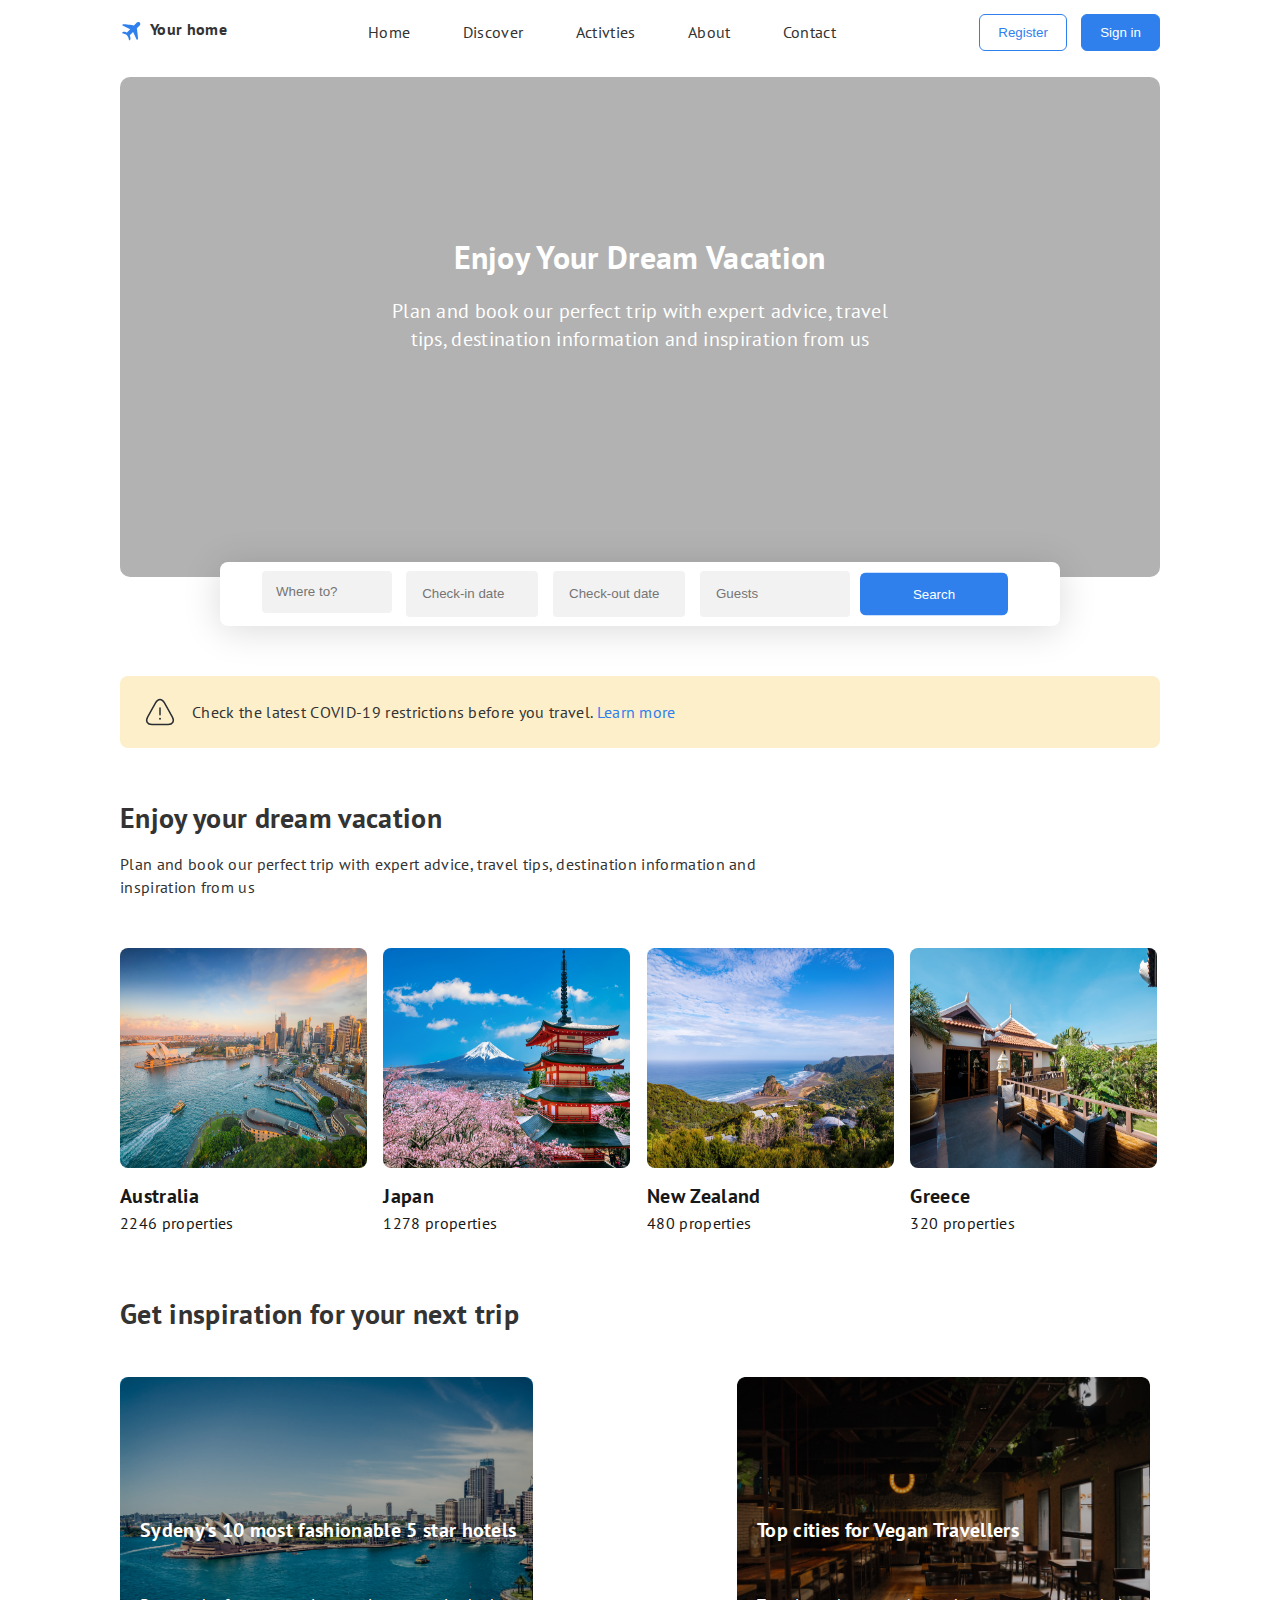
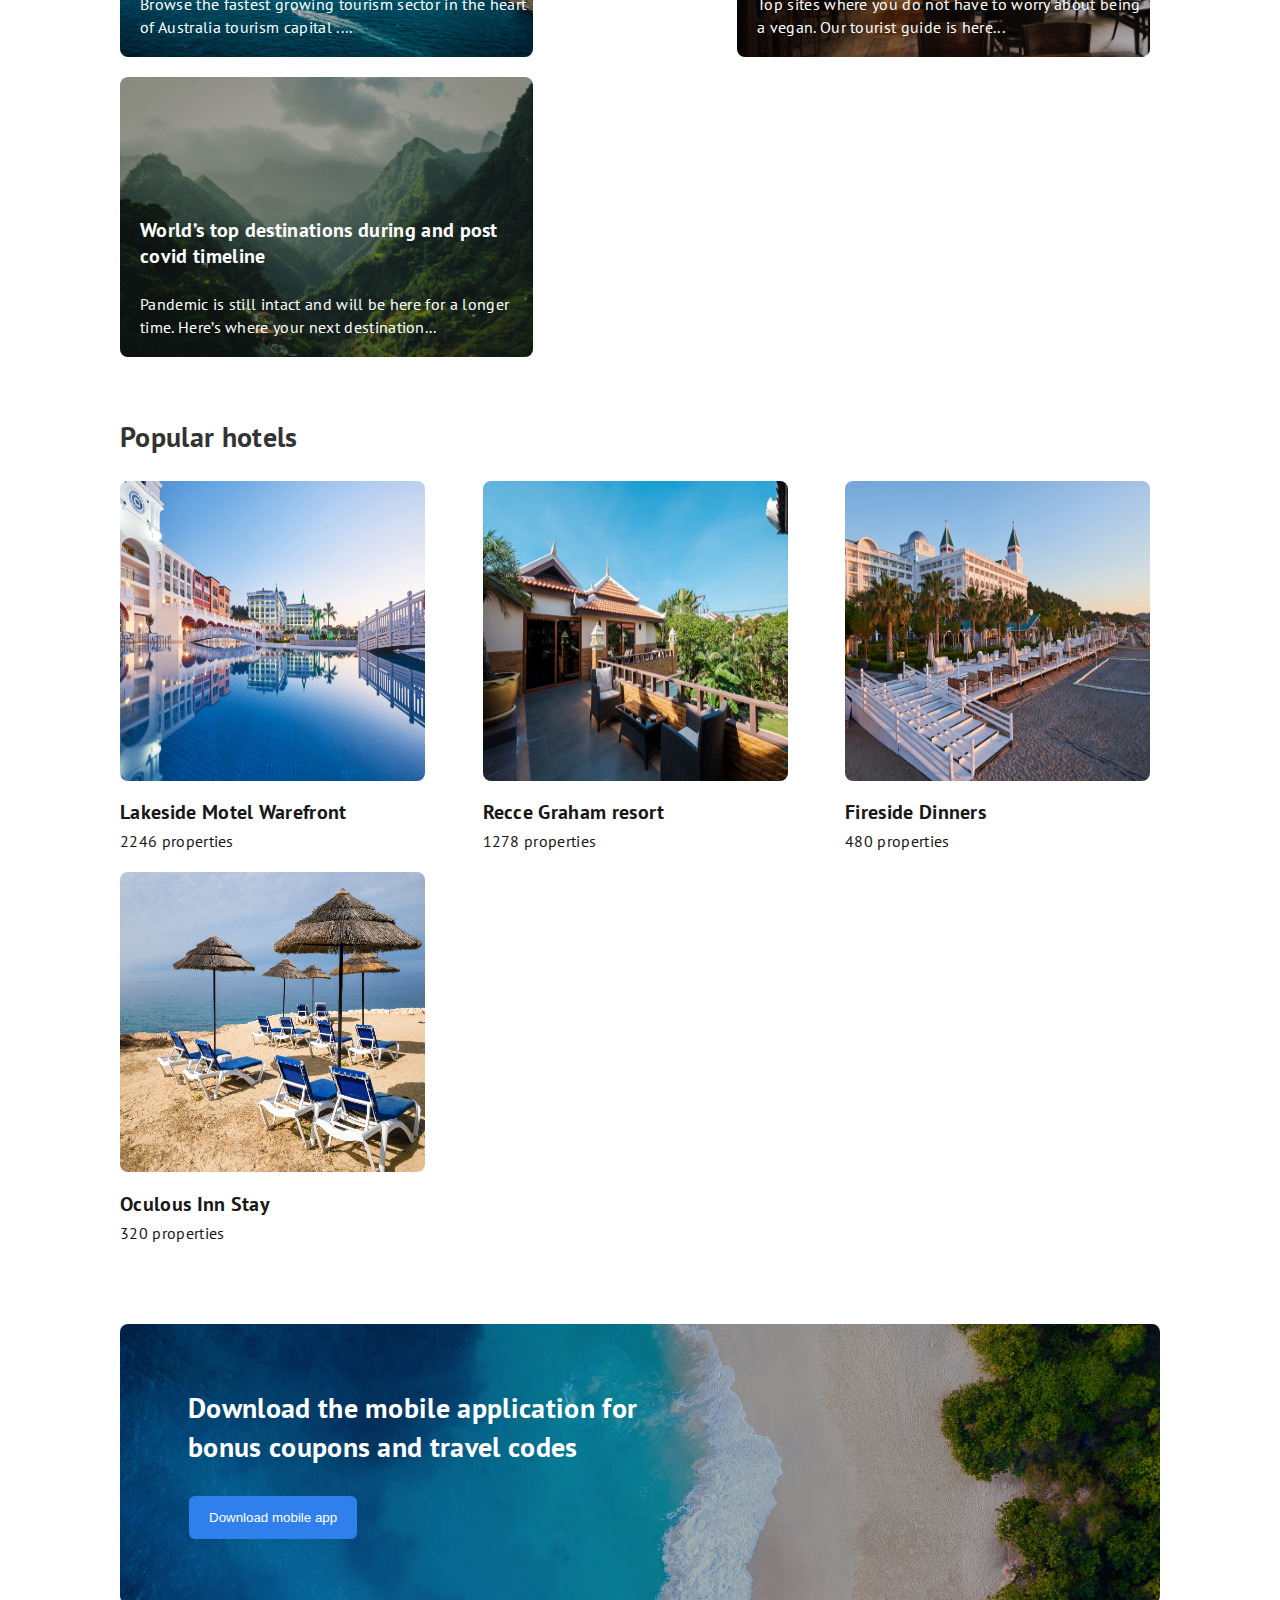
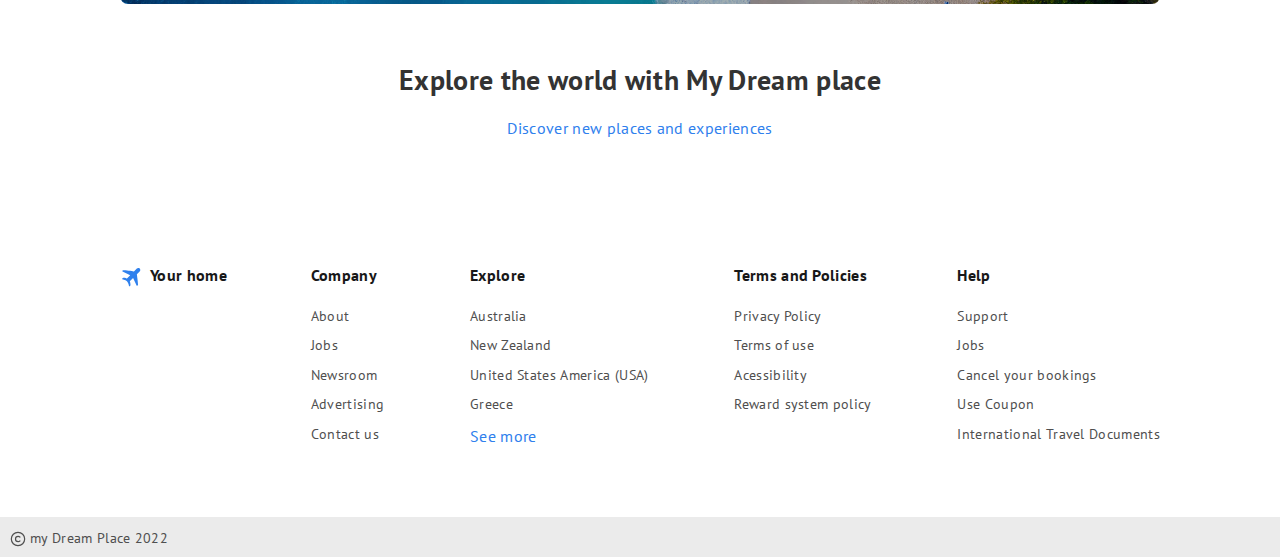
==== commit 04cc8988: "Add files via upload" ====
--- a/index.html
+++ b/index.html
@@ -244,39 +244,43 @@
 
       <!-- start of articles section -->
       <section class="choose-country-section">
+        <div class="flex-countries">
         <!-- start of article 1 -->
-        <article class="choose-country-section-article">
-          <img
+          <article class="choose-country-section-article">
+            <img
             class="choose-country-section-article-img"
             src="imgs/article1-section1.jpg"
             alt=""
             loading="lazy"
-          />
-          <h2>Australia</h2>
-          <p>2246 properties</p>
-        </article>
-        <!-- end of article 1 -->
-        <!-- ------------------- -->
-        <!-- start of article 2 -->
-        <article class="choose-country-section-article">
-          <img
+            />
+            <h2>Australia</h2>
+            <p>2246 properties</p>
+          </article>
+          <!-- end of article 1 -->
+          <!-- ------------------- -->
+          <!-- start of article 2 -->
+          
+          <article class="choose-country-section-article">
+            <img
             class="choose-country-section-article-img"
             src="imgs/article2-section1.jpg"
             alt=""
             loading="lazy"
-          />
-          <h2>Japan</h2>
-          <p>1278 properties</p>
-        </article>
-        <!-- end of article 2 -->
-        <!-- ------------------- -->
+            />
+            <h2>Japan</h2>
+            <p>1278 properties</p>
+          </article>
+          <!-- end of article 2 -->
+        </div>
+          <!-- ------------------- -->
+          <div class="flex-countries">
         <!-- start of article 3 -->
         <article class="choose-country-section-article">
           <img
-            class="choose-country-section-article-img"
-            src="imgs/article3-section1.jpg"
-            alt=""
-            loading="lazy"
+          class="choose-country-section-article-img"
+          src="imgs/article3-section1.jpg"
+          alt=""
+          loading="lazy"
           />
           <h2>New Zealand</h2>
           <p>480 properties</p>
@@ -286,18 +290,19 @@
         <!-- start of article 4 -->
         <article class="choose-country-section-article">
           <img
-            class="choose-country-section-article-img"
-            src="imgs/article4-section1.jpg"
-            alt=""
-            loading="lazy"
+          class="choose-country-section-article-img"
+          src="imgs/article2-section3.jpg"
+          alt=""
+          loading="lazy"
           />
           <h2>Greece</h2>
           <p>320 properties</p>
         </article>
         <!-- end of article 4 -->
+      </div>
       </section>
       <!-- end of articles section -->
-
+      
       <!-- start of inspiration section -->
       <h1 class="inspiration-heading">Get inspiration for your next trip</h1>
       <section class="inspiration-section">
--- a/style.css
+++ b/style.css
@@ -496,6 +496,7 @@
 .section1-enjoy-vacation h1 {
   font-size: 28px;
   line-height: 140%;
+  width: fit-content;
 }
 .section1-enjoy-vacation p {
   margin-top: 16px;
@@ -510,7 +511,13 @@
   justify-content: space-between;
   margin-top: 30px;
   margin-bottom: 60px;
-  flex-wrap: wrap;
+  gap: 14px;
+}
+.flex-countries {
+  display: flex;
+  justify-content: space-between;
+  gap: 14px;
+
 }
 .choose-country-section-article {
   margin-top: 20px;
@@ -518,7 +525,7 @@
 }
 
 .choose-country-section-article-img {
-  width: 300px;
+  width: 103%;
   height: 220px;
   flex-shrink: 0;
   border-radius: 8px;
@@ -1642,8 +1649,8 @@
   transform: translate(-50%);
 }
 
-.covid-footer-container {
-  width: 100%;
+.covid-container-search-place {
+  width: calc(100% - 278px);
   margin-right: auto;
   margin-left: auto;
 }
--- a/media-query.css
+++ b/media-query.css
@@ -80,6 +80,15 @@
     width: 120px;
   }
 }
+@media (max-width: 1100px) {
+  .choose-country-section {
+    flex-wrap: wrap;
+    justify-content: space-between;
+  }
+  .flex-countries {
+    width: 100%;
+  }
+}
 @media (max-width: 1075px) {
   .search-place-form input {
     width: 80%;
@@ -140,28 +149,21 @@
 }
 @media (max-width: 350px) {
   .section1-enjoy-vacation p {
-    /* margin-top: 140%; */
     width: 500px;
     line-height: 150%;
   }
 }
 
-@media (max-width: 685px) and (min-width: 550px) {
+
+
+@media (max-width: 450px) {
+  
+  .flex-countries{
+    flex-wrap: wrap;
+    width: 100%;
+  }
   .choose-country-section-article-img {
-    width: 300px;
-    height: 250px;
-  }
-}
-
-@media (max-width: 450px) {
-  .choose-country-section-article-img {
-    width: 280px;
-    height: 200px;
-  }
-}
-@media (max-width: 450px) {
-  .choose-country-section-article-img {
-    width: 270px;
+    width: 110%;
     height: 200px;
   }
 }
@@ -356,7 +358,7 @@
   .notifications-profile-photo {
     right: 10px;
   }
-  .main-container-place-details .search-place-form  {
+  .main-container-place-details .search-place-form {
     width: calc(100% - 240px);
   }
   .main-container-place-details .search-place-form input {
@@ -409,7 +411,6 @@
   .blue-box-promo img {
     width: 25%;
   }
-  
 }
 @media (max-width: 700px) {
   .room-card-place-ditales {
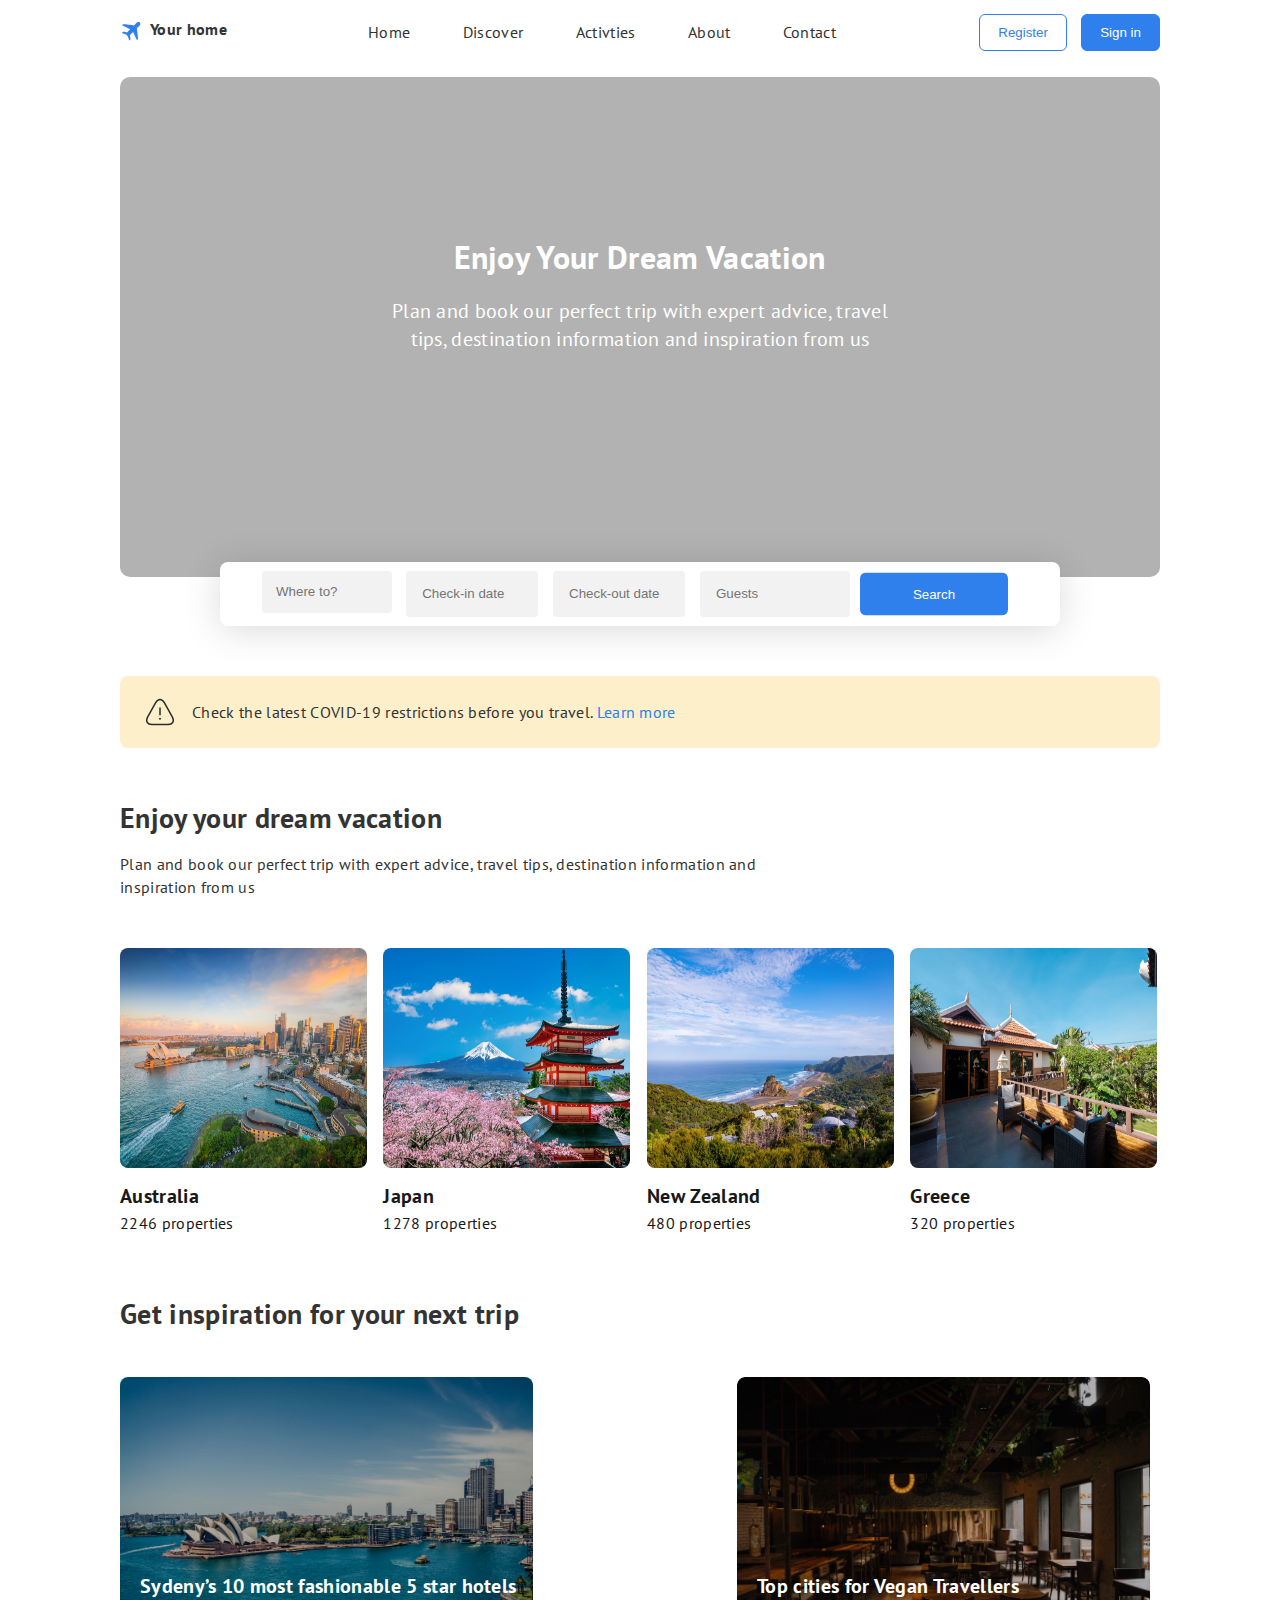
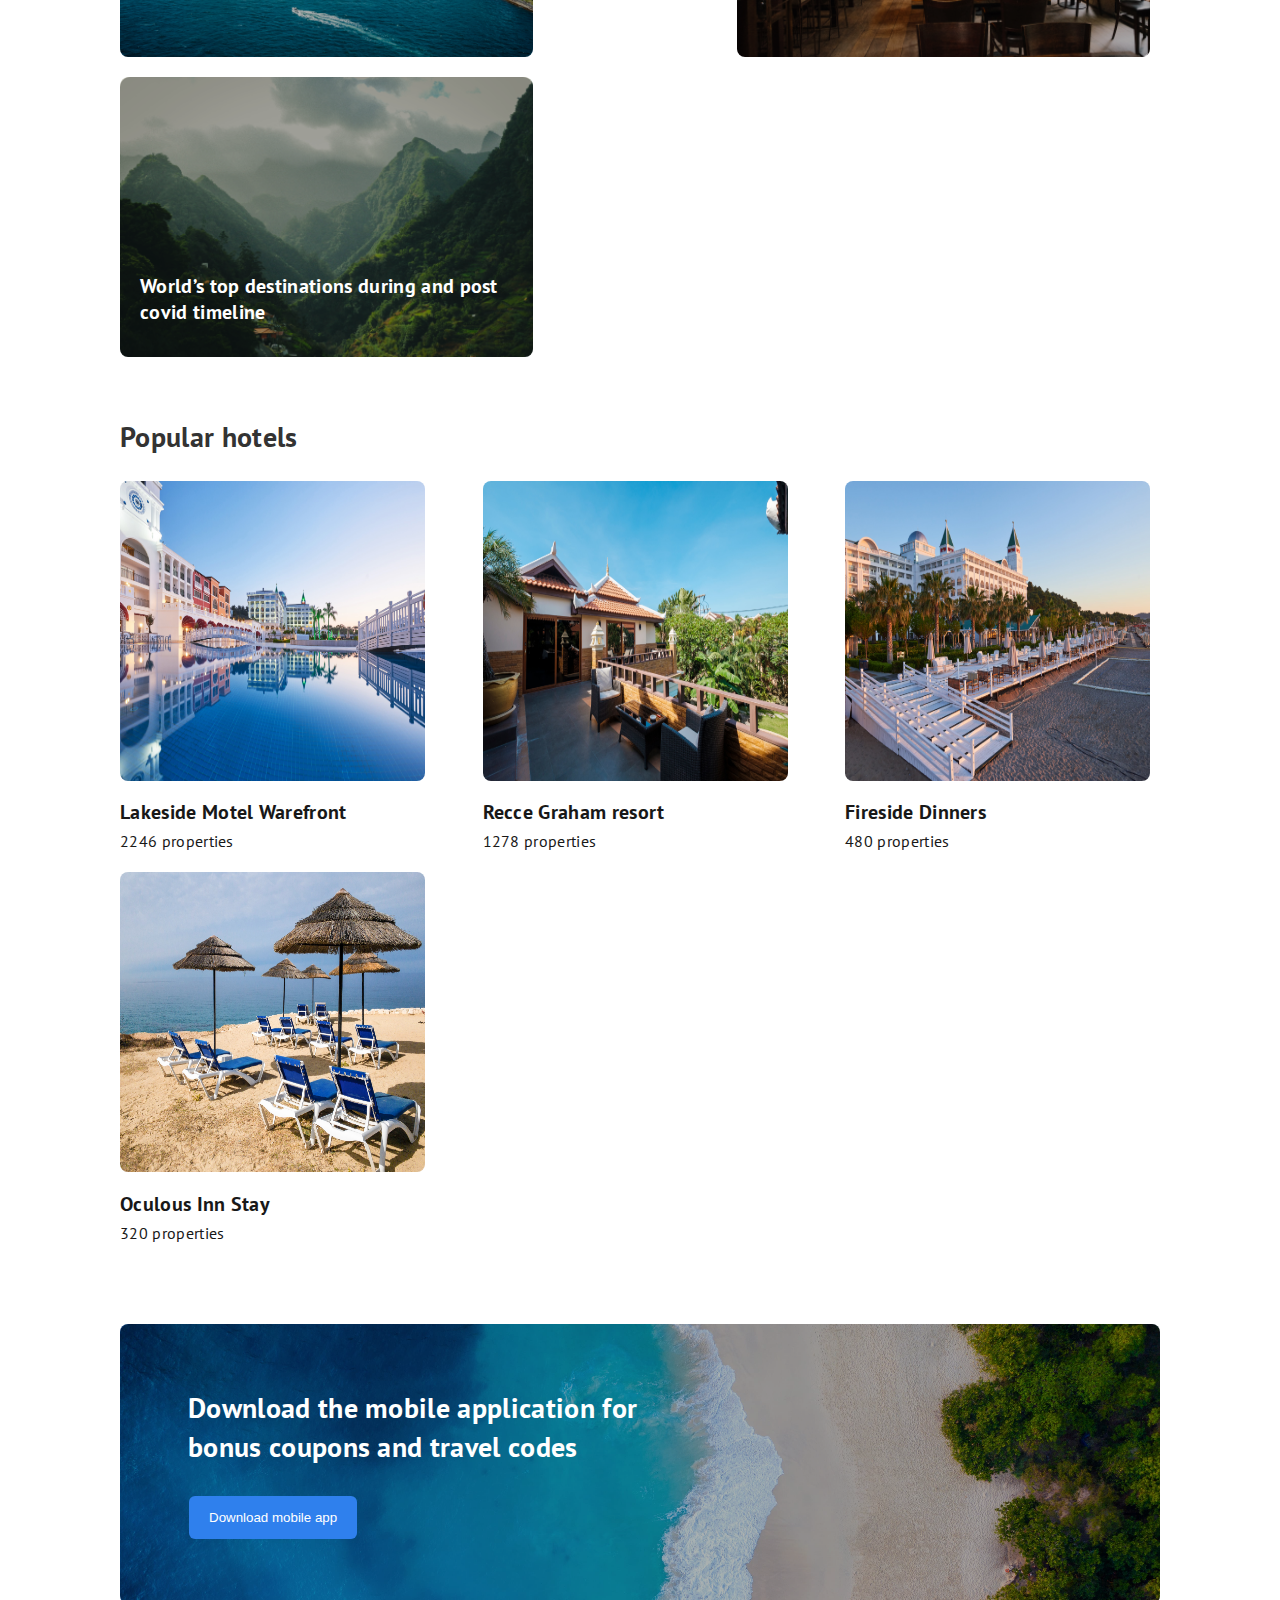
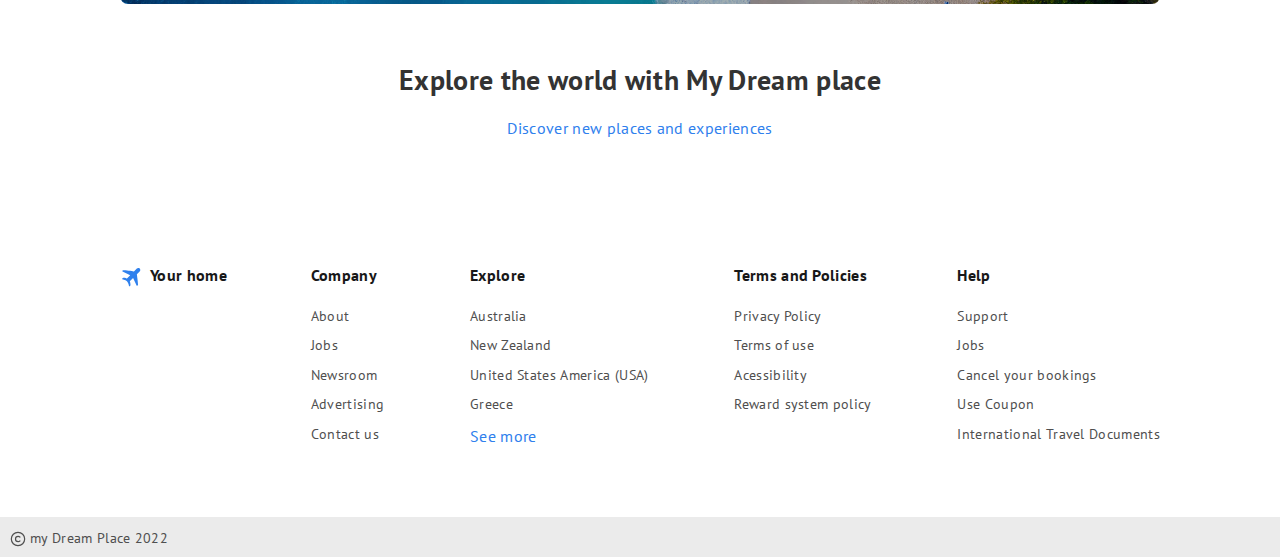
==== commit c05040e3: "Add files via upload" ====
--- a/index.html
+++ b/index.html
@@ -43,7 +43,7 @@
             </div>
             <ul class="links">
               <li class="home-sidebar">
-                <a a href="" class="home">Home</a>
+                <a a href="index.html" class="home">Home</a>
               </li>
               <li class="discover-sidebar">
                 <a href="" class="discover">Discover</a>
@@ -58,10 +58,10 @@
                 <a href="" class="contact">Contact</a>
               </li>
               <li class="register-sidebar">
-                <a href="" class="register">Register</a>
+                <a href="sign-up.html" class="register">Register</a>
               </li>
               <li class="sign-in-sidebar">
-                <a href="" class="sign-in">Sign-in</a>
+                <a href="sign-in.html" class="sign-in">Sign-in</a>
               </li>
             </ul>
           </div>
@@ -245,13 +245,13 @@
       <!-- start of articles section -->
       <section class="choose-country-section">
         <div class="flex-countries">
-        <!-- start of article 1 -->
+          <!-- start of article 1 -->
           <article class="choose-country-section-article">
             <img
-            class="choose-country-section-article-img"
-            src="imgs/article1-section1.jpg"
-            alt=""
-            loading="lazy"
+              class="choose-country-section-article-img"
+              src="imgs/article1-section1.jpg"
+              alt=""
+              loading="lazy"
             />
             <h2>Australia</h2>
             <p>2246 properties</p>
@@ -259,79 +259,77 @@
           <!-- end of article 1 -->
           <!-- ------------------- -->
           <!-- start of article 2 -->
-          
+
           <article class="choose-country-section-article">
             <img
-            class="choose-country-section-article-img"
-            src="imgs/article2-section1.jpg"
-            alt=""
-            loading="lazy"
+              class="choose-country-section-article-img"
+              src="imgs/article2-section1.jpg"
+              alt=""
+              loading="lazy"
             />
             <h2>Japan</h2>
             <p>1278 properties</p>
           </article>
           <!-- end of article 2 -->
         </div>
+        <!-- ------------------- -->
+        <div class="flex-countries">
+          <!-- start of article 3 -->
+          <article class="choose-country-section-article">
+            <img
+              class="choose-country-section-article-img"
+              src="imgs/article3-section1.jpg"
+              alt=""
+              loading="lazy"
+            />
+            <h2>New Zealand</h2>
+            <p>480 properties</p>
+          </article>
+          <!-- end of article 3 -->
           <!-- ------------------- -->
-          <div class="flex-countries">
-        <!-- start of article 3 -->
-        <article class="choose-country-section-article">
-          <img
-          class="choose-country-section-article-img"
-          src="imgs/article3-section1.jpg"
-          alt=""
-          loading="lazy"
-          />
-          <h2>New Zealand</h2>
-          <p>480 properties</p>
-        </article>
-        <!-- end of article 3 -->
-        <!-- ------------------- -->
-        <!-- start of article 4 -->
-        <article class="choose-country-section-article">
-          <img
-          class="choose-country-section-article-img"
-          src="imgs/article2-section3.jpg"
-          alt=""
-          loading="lazy"
-          />
-          <h2>Greece</h2>
-          <p>320 properties</p>
-        </article>
-        <!-- end of article 4 -->
-      </div>
+          <!-- start of article 4 -->
+          <article class="choose-country-section-article">
+            <img
+              class="choose-country-section-article-img"
+              src="imgs/article2-section3.jpg"
+              alt=""
+              loading="lazy"
+            />
+            <h2>Greece</h2>
+            <p>320 properties</p>
+          </article>
+          <!-- end of article 4 -->
+        </div>
       </section>
       <!-- end of articles section -->
-      
+
       <!-- start of inspiration section -->
       <h1 class="inspiration-heading">Get inspiration for your next trip</h1>
       <section class="inspiration-section">
         <article class="inspiration-article1">
-          <div class="overlay"></div>
-          <div class="h2-inspiration">
-            <h2>Sydeny’s 10 most fashionable 5 star hotels</h2>
-          </div>
-          <p>
+          <div class="overlay-inspiration"></div>
+          <h2 class="h2-inspiration">
+            Sydeny’s 10 most fashionable 5 star hotels
+          </h2>
+          <p class="p-inspiration">
             Browse the fastest growing tourism sector in the heart of Australia
             tourism capital ....
           </p>
         </article>
         <article class="inspiration-article2">
-          <div class="overlay"></div>
-          <div class="h2-inspiration">
-            <h2>Top cities for Vegan Travellers</h2>
-          </div>
-          <p>
+          <div class="overlay-inspiration"></div>
+          <h2 class="h2-inspiration">Top cities for Vegan Travellers</h2>
+          <p class="p-inspiration">
             Top sites where you do not have to worry about being a vegan. Our
             tourist guide is here...
           </p>
         </article>
         <article class="inspiration-article3">
-          <div class="overlay"></div>
-          <div class="h2-inspiration">
-            <h2>World’s top destinations during and post covid timeline</h2>
-          </div>
-          <p>
+          <div class="overlay-inspiration"></div>
+          <h2 class="h2-inspiration">
+            World’s top destinations during and post covid timeline
+          </h2>
+          <p class="p-inspiration">
             Pandemic is still intact and will be here for a longer time. Here’s
             where your next destination...
           </p>
@@ -513,6 +511,7 @@
     </div>
 
     <script src="home.js"></script>
+    <script src="commonFeatures.js"></script>
   </body>
   <!-- end of body -->
 </html>
--- a/style.css
+++ b/style.css
@@ -142,8 +142,7 @@
   font-size: 24px;
   border-radius: 0;
   color: var(--lightGrayText);
-  /* margin-top: 17px; */
-  /* display: none;  */
+  display: none;
 }
 
 .left-arrow,
@@ -252,7 +251,8 @@
   height: 500px;
   border-radius: 10px;
 }
-.overlay {
+.overlay,
+.overlay-inspiration {
   position: absolute;
   left: 0;
   top: 0;
@@ -517,7 +517,6 @@
   display: flex;
   justify-content: space-between;
   gap: 14px;
-
 }
 .choose-country-section-article {
   margin-top: 20px;
@@ -560,6 +559,7 @@
   font-size: 28px;
   margin-bottom: 24px;
   line-height: 140%;
+  transition-duration: 1000ms;
 }
 
 .inspiration-article1 {
@@ -591,7 +591,7 @@
 }
 
 .inspiration-section h2 {
-  top: 50%;
+  top: 70%;
   position: absolute;
   bottom: 72px;
   left: 20px;
@@ -599,24 +599,39 @@
   font-size: 20px;
   font-weight: 600;
   line-height: normal;
-}
-
-.inspiration-section p {
+  transition-duration: 1000ms;
+}
+
+.p-inspiration {
   position: absolute;
   color: var(--whiteColor);
   font-size: 16px;
   font-weight: 500;
   line-height: 140%;
-  top: 216px;
+  top: 180px;
   left: 20px;
-}
-
+  transition-duration: 1000ms;
+}
+
+.inspiration-article1:hover,
+.inspiration-article2:hover,
 .inspiration-article3:hover,
-.inspiration-article3:hover,
+.popular-section-article-img:hover {
+  cursor: pointer;
+}
+.p-inspiration {
+  display: none;
+}
+.inspiration-article1:hover,
+.inspiration-article2:hover,
 .inspiration-article3:hover {
-  cursor: pointer;
-}
-
+  .h2-inspiration {
+    top: 40%;
+  }
+  .p-inspiration {
+    display: block;
+  }
+}
 .popular-hotels-section {
   position: relative;
   display: flex;
@@ -635,6 +650,7 @@
   border-radius: 8px;
   margin-right: 10px;
 }
+
 .popular-hotels-section h2 {
   margin-top: 12px;
   color: var(--headingTextColor);
@@ -647,7 +663,12 @@
   font-weight: 500;
   margin-bottom: 20px;
 }
-
+.popular-section-article-img{
+  transition: 300ms;
+}
+.popular-section-article-img:hover{
+  transform: translate(0,-4%);
+}
 .down-banner {
   position: relative;
   background-image: url(imgs/downBanner.jpg);
@@ -832,7 +853,10 @@
   justify-content: center;
 }
 
-.text-box {
+.text-box,
+.text-box-password,
+.text-box-create,
+.text-box-create {
   position: relative;
   display: flex;
   height: 45px;
@@ -845,7 +869,19 @@
   border-color: transparent;
   margin-bottom: 30px;
 }
-
+.warning-login {
+  display: flex;
+  gap: 10px;
+  position: absolute;
+  top: 50px;
+}
+.warning-login p {
+  font-size: 14px;
+  color: #ad0000;
+}
+.fa-circle-exclamation {
+  font-size: 20px;
+}
 .email-text-box {
   position: relative;
 }
@@ -990,21 +1026,52 @@
   content: "Confirm password";
 }
 
-.eye-create-password,
-.eye-password,
-.eye-create-password-rewrite {
+.eye-password-create,
+.eye-password {
   position: absolute;
   z-index: 1;
+  cursor: pointer;
+}
+.passowrd-line,
+.password-line-create {
+  position: absolute;
+  width: 20px;
+  z-index: 1;
+  height: 2px;
+  background-color: var(--textColor);
+  transform: rotate(-45deg);
+  border-radius: 20px;
+}
+.passowrd-line {
+  top: 97px;
+  right: 15px;
+}
+.password-line-create {
+  top: 20px;
+  right: 16px;
+}
+.password-line-create2 {
+  bottom: 22px;
+  right: 16px;
+}
+.hide-password-line {
+  display: none;
 }
 .eye-password {
   right: 15px;
   top: 88px;
 }
-.eye-create-password {
+.eye-password-create {
   top: 10px;
   right: 15px;
 }
-.eye-create-password-rewrite {
+.form-sign-in {
+  position: relative;
+  top: 10px;
+  left: 50%;
+  transform: translate(-50%);
+}
+.eye-password:nth-child(2) {
   top: 106px;
   right: 15px;
 }
@@ -1183,7 +1250,7 @@
 }
 
 .header-loged-in-nav-search-results .notifications-profile-photo {
-  padding-top: 16px;
+  padding-top: 6px;
 }
 .notifications-icon {
   margin-top: 10px;
@@ -2508,3 +2575,64 @@
   display: flex;
   justify-content: space-between;
 }
+
+.filter-responsive .search-filter-aside {
+  margin-bottom: 15px;
+}
+.filter-responsive .filter-places {
+  display: flex;
+  justify-content: space-between;
+  flex-wrap: wrap;
+}
+.filter-responsive {
+  width: 100%;
+  display: none;
+}
+.filter-responsive .search-filter-aside {
+  width: 60%;
+}
+.filter-responsive .search-filter-aside h3 {
+  font-size: 16px;
+  top: 10px;
+}
+.filter-responsive h3 {
+  font-size: 16px;
+}
+.filter-responsive .search-filter-aside input {
+  width: 70%;
+  top: 60px;
+}
+.filter-responsive .your-budget-box {
+  width: 125%;
+}
+.filter-responsive .budget-box-title {
+  width: 100%;
+}
+.filter-responsive .rating-box {
+  width: 110%;
+}
+.filter-responsive .rating {
+  width: 18%;
+}
+.filter-responsive .rating-one,
+.filter-responsive .rating-five {
+  width: 18%;
+}
+.filter-responsive .popular-filters-box {
+  width: 110%;
+}
+.filter-responsive label {
+  font-size: 14px;
+}
+.filter-responsive .ratng-box-title {
+  width: 100%;
+}
+.filter-responsive .popular-filters-title {
+  width: 100%;
+}
+.filter-responsive .activities-filters-box {
+  width: 25%;
+}
+.filter-responsive .activities-filters-title {
+  width: 100%;
+}
--- a/media-query.css
+++ b/media-query.css
@@ -2,38 +2,73 @@
   .main-container-home {
     width: 100%;
   }
-}
-
-@media (max-width: 1017px) {
-  .nav-links {
+  .main-container-home .search-place-nav {
     display: none;
   }
-  .nav-logo {
-    left: 30px;
-  }
-}
-
-@media (min-width: 1017px) {
-  .sidebar-burger-menu {
-    display: none;
-  }
-}
-
-@media (max-width: 500px) {
-  .sign-in-sidebar,
-  .register-sidebar {
+  .main-container-home .search-nav-container2 {
     display: block;
   }
-  .sign-in-btn,
-  .register-btn {
-    display: none;
-  }
-  .over-view-heading {
-    left: 10px;
-  }
-}
-
-@media (max-width: 900px) {
+
+  .guests-input-search-rooms {
+    width: 150px;
+  }
+  .place-overviews-desc,
+  .place-overviews-desc2,
+  .place-overviews-desc3 {
+    font-size: 16px;
+  }
+  .overview-place {
+    height: 600px;
+  }
+  .map-section {
+    flex-direction: column;
+    width: 80%;
+    gap: 30px;
+  }
+  .map-section img {
+    height: 300px;
+  }
+  .icon-text-area-explore {
+    width: 100%;
+  }
+  .map-section h2 {
+    top: -65px;
+  }
+  .place-photos {
+    flex-direction: column;
+  }
+  .big-photo-place {
+    width: 100%;
+    height: 350px;
+  }
+  .small-photos {
+    display: flex;
+    justify-content: space-between;
+    width: 100%;
+    margin-bottom: 20px;
+  }
+  .small-photo-place {
+    margin-top: 10px;
+    width: calc(50% - 10px);
+  }
+  .small-photo-place1 {
+    width: calc(50% - 10px);
+  }
+  .blue-box-promo img {
+    width: 25%;
+  }
+}
+@media (max-width: 700px) {
+  .room-card-place-ditales {
+    width: calc(50% - 3px);
+  }
+  .room-card-place-ditales h2 {
+    font-size: 17px;
+    left: 9px;
+  }
+  .down-banner h1 {
+    font-size: 24px;
+  }
   .banner-qoute {
     top: 160px;
     width: 60%;
@@ -46,6 +81,107 @@
     left: 55%;
   }
 }
+
+@media (max-width: 1017px) {
+  .nav-links {
+    display: none;
+  }
+  .nav-logo {
+    left: 30px;
+  }
+  .sidebar-burger-menu {
+    display: block;
+  }
+}
+
+@media (max-width: 500px) {
+  .sign-in-sidebar,
+  .register-sidebar {
+    display: block;
+  }
+  .sign-in-btn,
+  .register-btn {
+    display: none;
+  }
+  .over-view-heading {
+    left: 10px;
+  }
+  .left-arrow-place,
+  .right-arrow-place {
+    display: block;
+  }
+  .small-photos {
+    display: none;
+  }
+  .big-photo-place {
+    height: 300px;
+  }
+  .overview-place {
+    width: 100%;
+  }
+  .place-overviews-desc {
+    left: 10px;
+  }
+  .place-overviews-desc2 {
+    left: 10px;
+  }
+  .place-overviews-desc3 {
+    left: 10px;
+  }
+  .facilites-blocks {
+    width: 55%;
+    font-size: 14px;
+    left: 7px;
+  }
+  .facilites-text {
+    margin-left: 5px;
+  }
+  .filter-button {
+    padding: 10px 10px;
+  }
+
+  .blue-box-promo-text {
+    font-size: 20px;
+    top: 100px;
+  }
+  .discount-blue-box-promo {
+    top: 60px;
+  }
+  .blue-box-promo img {
+    display: none;
+  }
+
+  .blue-box-promo .nav-logo {
+    top: 7%;
+    left: 28px;
+  }
+  .room-card-place-ditales {
+    height: 350px;
+    width: 55%;
+  }
+  .room-card-place-ditales img {
+    height: 130px;
+  }
+  .room-card-place-ditales h2 {
+    font-size: 13px;
+    top: 100px;
+    left: 10px;
+  }
+  .facilites-room-card {
+    top: 190px;
+    font-size: 12px;
+    width: 70px;
+    left: 10px;
+  }
+  .facilites-text {
+    width: 95px;
+  }
+  .room-card-place-ditales button {
+    height: 35px;
+    top: 300px;
+  }
+}
+
 @media (max-width: 450px) {
   .banner-section {
     height: 300px;
@@ -59,6 +195,67 @@
     font-size: 20px;
     width: 236px;
   }
+  .search-place-nav-responsive {
+    width: 240px;
+    height: 280px;
+  }
+  .search-place-form-responsive input {
+    width: 180px;
+    height: 32px;
+  }
+
+  .search-nav-btn1 {
+    width: 120px;
+    height: 30px;
+  }
+  .search-place-form-responsive {
+    gap: -20px;
+  }
+  .covid-restrictions-warning {
+    height: 100px;
+  }
+  .flex-countries {
+    flex-wrap: wrap;
+    width: 100%;
+  }
+  .choose-country-section-article-img {
+    width: 110%;
+    height: 200px;
+  }
+  .inspiration-article1,
+  .inspiration-article2,
+  .inspiration-article3 {
+    width: 295px;
+    height: 260px;
+  }
+  .inspiration-article1 p,
+  .inspiration-article2 p,
+  .inspiration-article3 p {
+    top: 150px;
+    font-size: 16;
+  }
+  .inspiration-article1 h2,
+  .inspiration-article2 h2,
+  .inspiration-article3 h2 {
+    top: 60px;
+    font-size: 18px;
+  }
+  .under-sign-up-lines {
+    width: 80px;
+  }
+  .main-container-sign-up,
+  .main-container-sign-in,
+  .main-container-check-inbox,
+  .main-container-create-pw {
+    width: 90%;
+  }
+  .inbox-photo-container {
+    height: 95%;
+  }
+  .inbox-photo {
+    width: calc(100% - 50px);
+    height: calc(100% - 25px);
+  }
 }
 
 @media (max-width: 1500px) {
@@ -104,43 +301,6 @@
     font-size: 8px;
   }
 }
-@media (max-width: 900px) {
-  .main-container-home .search-place-nav {
-    display: none;
-  }
-  .main-container-home .search-nav-container2 {
-    display: block;
-  }
-
-  .guests-input-search-rooms {
-    width: 150px;
-  }
-}
-@media (max-width: 450px) {
-  .search-place-nav-responsive {
-    width: 240px;
-    height: 280px;
-  }
-  .search-place-form-responsive input {
-    width: 180px;
-    height: 32px;
-  }
-
-  .search-nav-btn1 {
-    width: 120px;
-    height: 30px;
-  }
-  .search-place-form-responsive {
-    gap: -20px;
-  }
-}
-
-@media (max-width: 450px) {
-  .covid-restrictions-warning {
-    height: 100px;
-  }
-}
-
 @media (max-width: 685px) {
   .section1-enjoy-vacation p {
     width: 500px;
@@ -156,28 +316,17 @@
 
 
 
-@media (max-width: 450px) {
-  
-  .flex-countries{
-    flex-wrap: wrap;
-    width: 100%;
-  }
-  .choose-country-section-article-img {
-    width: 110%;
-    height: 200px;
-  }
-}
-
-@media (max-width: 550px) {
-  .section1-enjoy-vacation p {
-    width: 90%;
-  }
-}
-
 @media (max-width: 400px) {
   .section1-enjoy-vacation p {
     width: 80%;
   }
+  .down-banner h1 {
+    font-size: 16px;
+    width: 250px;
+  }
+  /* .room-card-place-ditales{
+    width: ;
+  } */
 }
 
 @media (max-width: 685px) and (min-width: 550px) {
@@ -186,26 +335,6 @@
   .inspiration-article3 {
     width: 473px;
     height: 340px;
-  }
-}
-@media (max-width: 450px) {
-  .inspiration-article1,
-  .inspiration-article2,
-  .inspiration-article3 {
-    width: 295px;
-    height: 260px;
-  }
-  .inspiration-article1 p,
-  .inspiration-article2 p,
-  .inspiration-article3 p {
-    top: 150px;
-    font-size: 16;
-  }
-  .inspiration-article1 h2,
-  .inspiration-article2 h2,
-  .inspiration-article3 h2 {
-    top: 60px;
-    font-size: 18px;
   }
 }
 
@@ -233,11 +362,6 @@
   }
 }
 
-@media (max-width: 900px) {
-  .down-banner h1 {
-    font-size: 24px;
-  }
-}
 @media (max-width: 750px) {
   .down-banner h1 {
     font-size: 22px;
@@ -253,13 +377,75 @@
   .down-banner button {
     left: 30px;
   }
-}
-@media (max-width: 400px) {
-  .down-banner h1 {
-    font-size: 16px;
-    width: 250px;
-  }
-}
+  .small-photo-place {
+    width: calc(50% - 2px);
+  }
+  .small-photo-place1 {
+    width: calc(50% - 2px);
+  }
+  .place-overviews-desc,
+  .place-overviews-desc2,
+  .place-overviews-desc3 {
+    font-size: 14px;
+  }
+  .main-container-place-details {
+    width: 100%;
+    padding-left: 10px;
+    padding-right: 10px;
+  }
+  .place-title-overview {
+    width: 100%;
+  }
+  .overview-place {
+    height: 750px;
+  }
+  .place-overviews-desc {
+    top: 8%;
+    left: 30px;
+  }
+  .place-overviews-desc2 {
+    top: 24%;
+    left: 30px;
+  }
+  .place-overviews-desc3 {
+    top: 53%;
+    left: 30px;
+  }
+  .map-section {
+    width: 100%;
+    font-size: 14px;
+  }
+  .map-section img {
+    height: 250px;
+  }
+  .room-card-place-ditales {
+    height: 375px;
+  }
+  .room-card-place-ditales h2 {
+    font-size: 14px;
+    top: 170px;
+    left: 10px;
+  }
+  .facilites-room-card {
+    top: 240px;
+    font-size: 14px;
+    left: 10px;
+  }
+  .room-card-place-ditales button {
+    top: 325px;
+  }
+
+  .icon-text-area-explore {
+    width: 100%;
+  }
+  .blue-box-promo {
+    width: 100%;
+  }
+  .overview-place {
+    width: 100%;
+  }
+}
+
 @media (max-width: 350px) {
   .down-banner h1 {
     font-size: 16px;
@@ -269,34 +455,7 @@
     margin-bottom: 60%;
   }
 }
-/*  */
-/*  */
-/*responsive for authentication pages*/
-/*  */
-/*  */
-@media (max-width: 450px) {
-  .under-sign-up-lines {
-    width: 80px;
-  }
-  .main-container-sign-up,
-  .main-container-sign-in,
-  .main-container-check-inbox,
-  .main-container-create-pw {
-    width: 90%;
-  }
-  .inbox-photo-container {
-    height: 95%;
-  }
-  .inbox-photo {
-    width: calc(100% - 50px);
-    height: calc(100% - 25px);
-  }
-}
-/*  */
-/*  */
-/*responsive for place details page*/
-/*  */
-/*  */
+
 @media (max-width: 1350px) {
   .main-container-place-details {
     width: calc(100% - 25px);
@@ -324,6 +483,20 @@
   .main-container-place-details .search-place-form input {
     width: 200px;
   }
+  .main-container-search-results {
+    flex-direction: column;
+  }
+  .filter-aside {
+    display: none;
+  }
+  .filter-responsive {
+    display: block;
+  }
+}
+@media (max-width: 550px) {
+  .section1-enjoy-vacation p {
+    width: 90%;
+  }
 }
 
 @media (max-width: 1000px) {
@@ -342,16 +515,15 @@
     width: 100%;
   }
   .blue-box-promo img {
-    width: 20%;
+    width: 25%;
     top: 50%;
     transform: translate(0, -50%);
     left: 70%;
   }
   .blue-box-promo p {
     font-size: 30px;
-    width: 50%;
-  }
-
+    width: 76%;
+  }
   .header-place-details-content .nav-logo {
     left: 45px;
   }
@@ -365,196 +537,3 @@
     width: 150px;
   }
 }
-@media (max-width: 900px) {
-  .place-overviews-desc,
-  .place-overviews-desc2,
-  .place-overviews-desc3 {
-    font-size: 16px;
-  }
-  .overview-place {
-    height: 600px;
-  }
-  .map-section {
-    flex-direction: column;
-    width: 80%;
-    gap: 30px;
-  }
-  .map-section img {
-    height: 300px;
-  }
-  .icon-text-area-explore {
-    width: 100%;
-  }
-  .map-section h2 {
-    top: -65px;
-  }
-  .place-photos {
-    flex-direction: column;
-  }
-  .big-photo-place {
-    width: 100%;
-    height: 350px;
-  }
-  .small-photos {
-    display: flex;
-    justify-content: space-between;
-    width: 100%;
-    margin-bottom: 20px;
-  }
-  .small-photo-place {
-    margin-top: 10px;
-    width: calc(50% - 10px);
-  }
-  .small-photo-place1 {
-    width: calc(50% - 10px);
-  }
-  .blue-box-promo img {
-    width: 25%;
-  }
-}
-@media (max-width: 700px) {
-  .room-card-place-ditales {
-    width: calc(50% - 3px);
-  }
-  .room-card-place-ditales h2 {
-    font-size: 17px;
-    left: 9px;
-  }
-}
-
-@media (max-width: 600px) {
-  .small-photo-place {
-    width: calc(50% - 2px);
-  }
-  .small-photo-place1 {
-    width: calc(50% - 2px);
-  }
-  .place-overviews-desc,
-  .place-overviews-desc2,
-  .place-overviews-desc3 {
-    font-size: 14px;
-  }
-  .main-container-place-details {
-    width: 100%;
-    padding-left: 10px;
-    padding-right: 10px;
-  }
-  .place-title-overview {
-    width: 100%;
-  }
-  .overview-place {
-    height: 750px;
-  }
-  .place-overviews-desc {
-    top: 8%;
-    left: 30px;
-  }
-  .place-overviews-desc2 {
-    top: 24%;
-    left: 30px;
-  }
-  .place-overviews-desc3 {
-    top: 53%;
-    left: 30px;
-  }
-  .map-section {
-    width: 100%;
-    font-size: 14px;
-  }
-  .map-section img {
-    height: 250px;
-  }
-  .room-card-place-ditales {
-    height: 375px;
-  }
-  .room-card-place-ditales h2 {
-    font-size: 14px;
-    top: 170px;
-    left: 10px;
-  }
-  .facilites-room-card {
-    top: 240px;
-    font-size: 14px;
-    left: 10px;
-  }
-  .room-card-place-ditales button {
-    top: 325px;
-  }
-
-  .icon-text-area-explore {
-    width: 100%;
-  }
-  .blue-box-promo {
-    width: 100%;
-  }
-  .overview-place {
-    width: 100%;
-  }
-}
-
-@media (max-width: 500px) {
-  .left-arrow-place,
-  .right-arrow-place {
-    display: block;
-  }
-  .small-photos {
-    display: none;
-  }
-  .big-photo-place {
-    height: 300px;
-  }
-  .overview-place {
-    width: 100%;
-  }
-  .place-overviews-desc {
-    left: 10px;
-  }
-  .place-overviews-desc2 {
-    left: 10px;
-  }
-  .place-overviews-desc3 {
-    left: 10px;
-  }
-  .facilites-blocks {
-    width: 55%;
-    font-size: 14px;
-    left: 7px;
-  }
-  .facilites-text {
-    margin-left: 5px;
-  }
-  .filter-button {
-    padding: 10px 10px;
-  }
-  .blue-box-promo img {
-    width: 35%;
-    left: 60%;
-  }
-  .blue-box-promo p {
-    font-size: 20px;
-  }
-  .room-card-place-ditales {
-    height: 350px;
-  }
-  .room-card-place-ditales img {
-    height: 130px;
-  }
-  .room-card-place-ditales h2 {
-    font-size: 13px;
-    top: 100px;
-    left: 10px;
-  }
-  .facilites-room-card {
-    top: 190px;
-    font-size: 12px;
-    width: 70px;
-    left: 10px;
-  }
-  .facilites-text {
-    width: 95px;
-  }
-  .room-card-place-ditales button {
-    height: 35px;
-    top: 300px;
-  }
-}
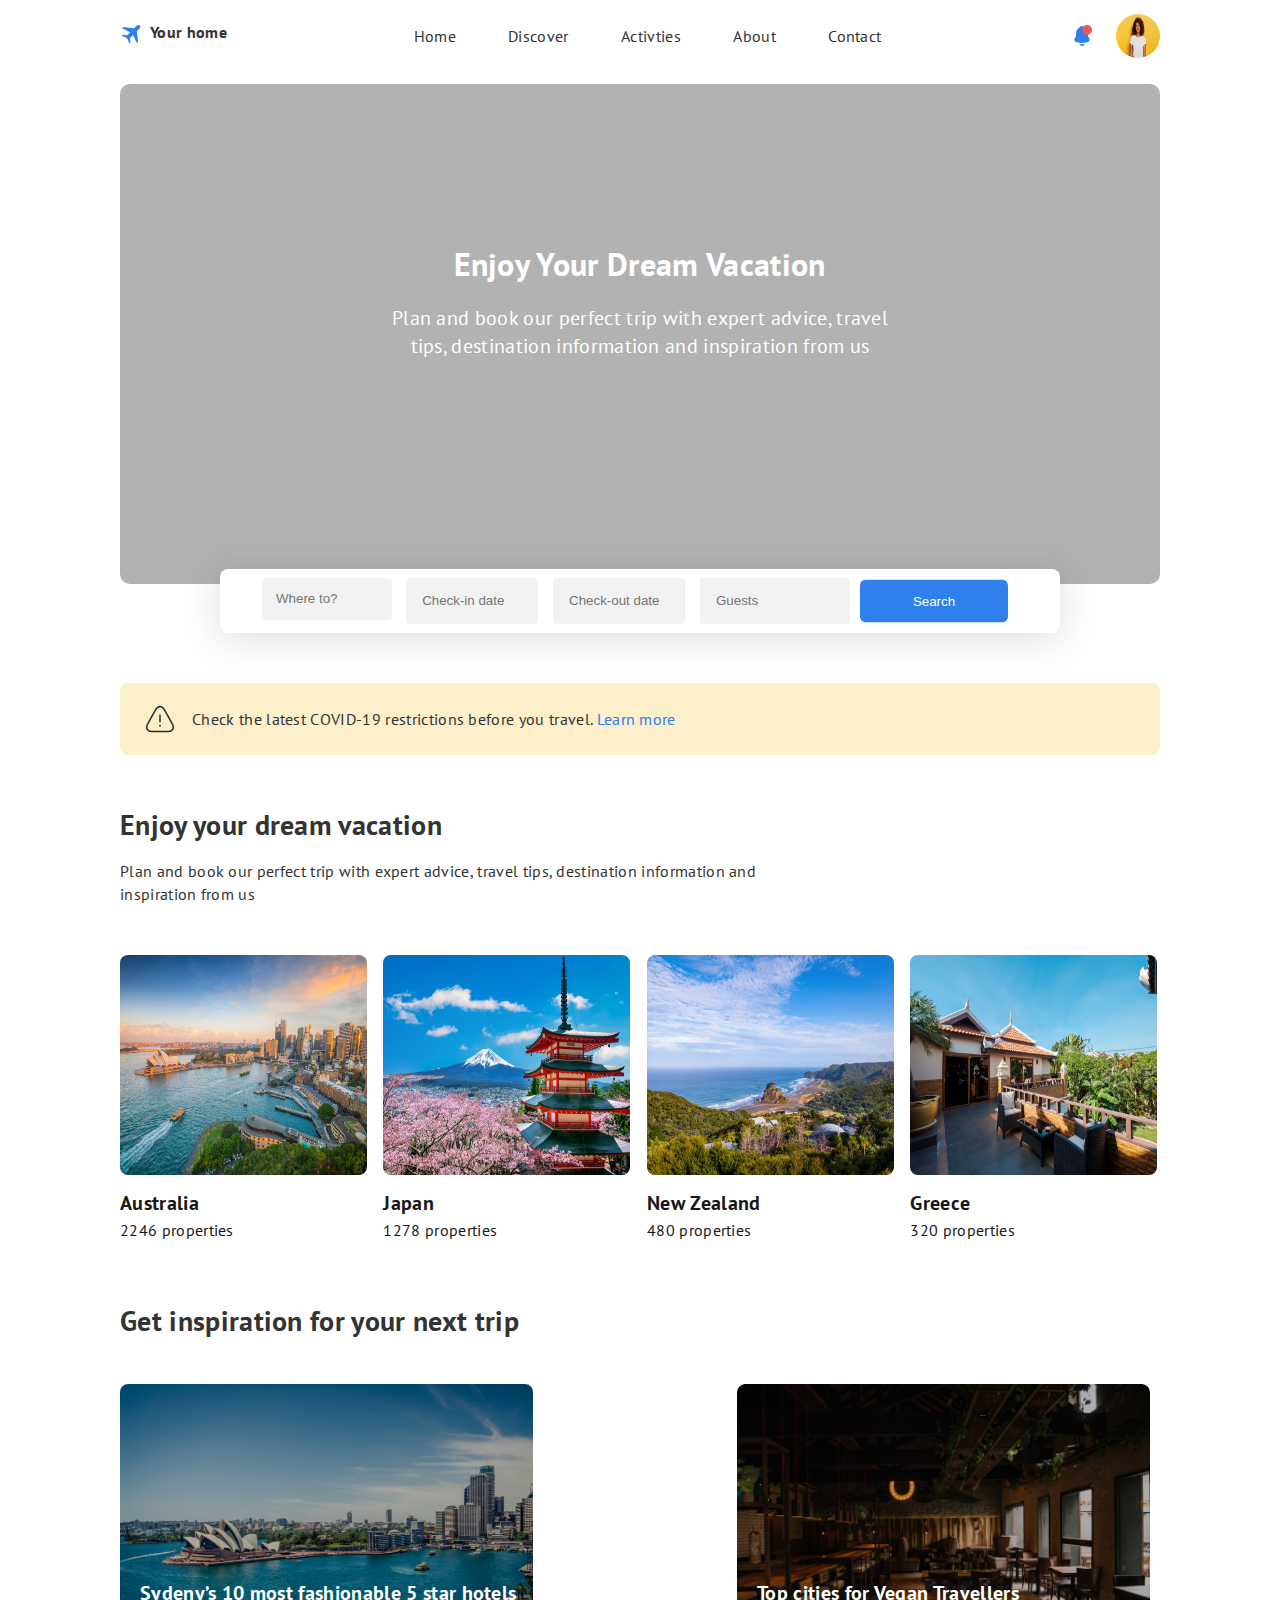
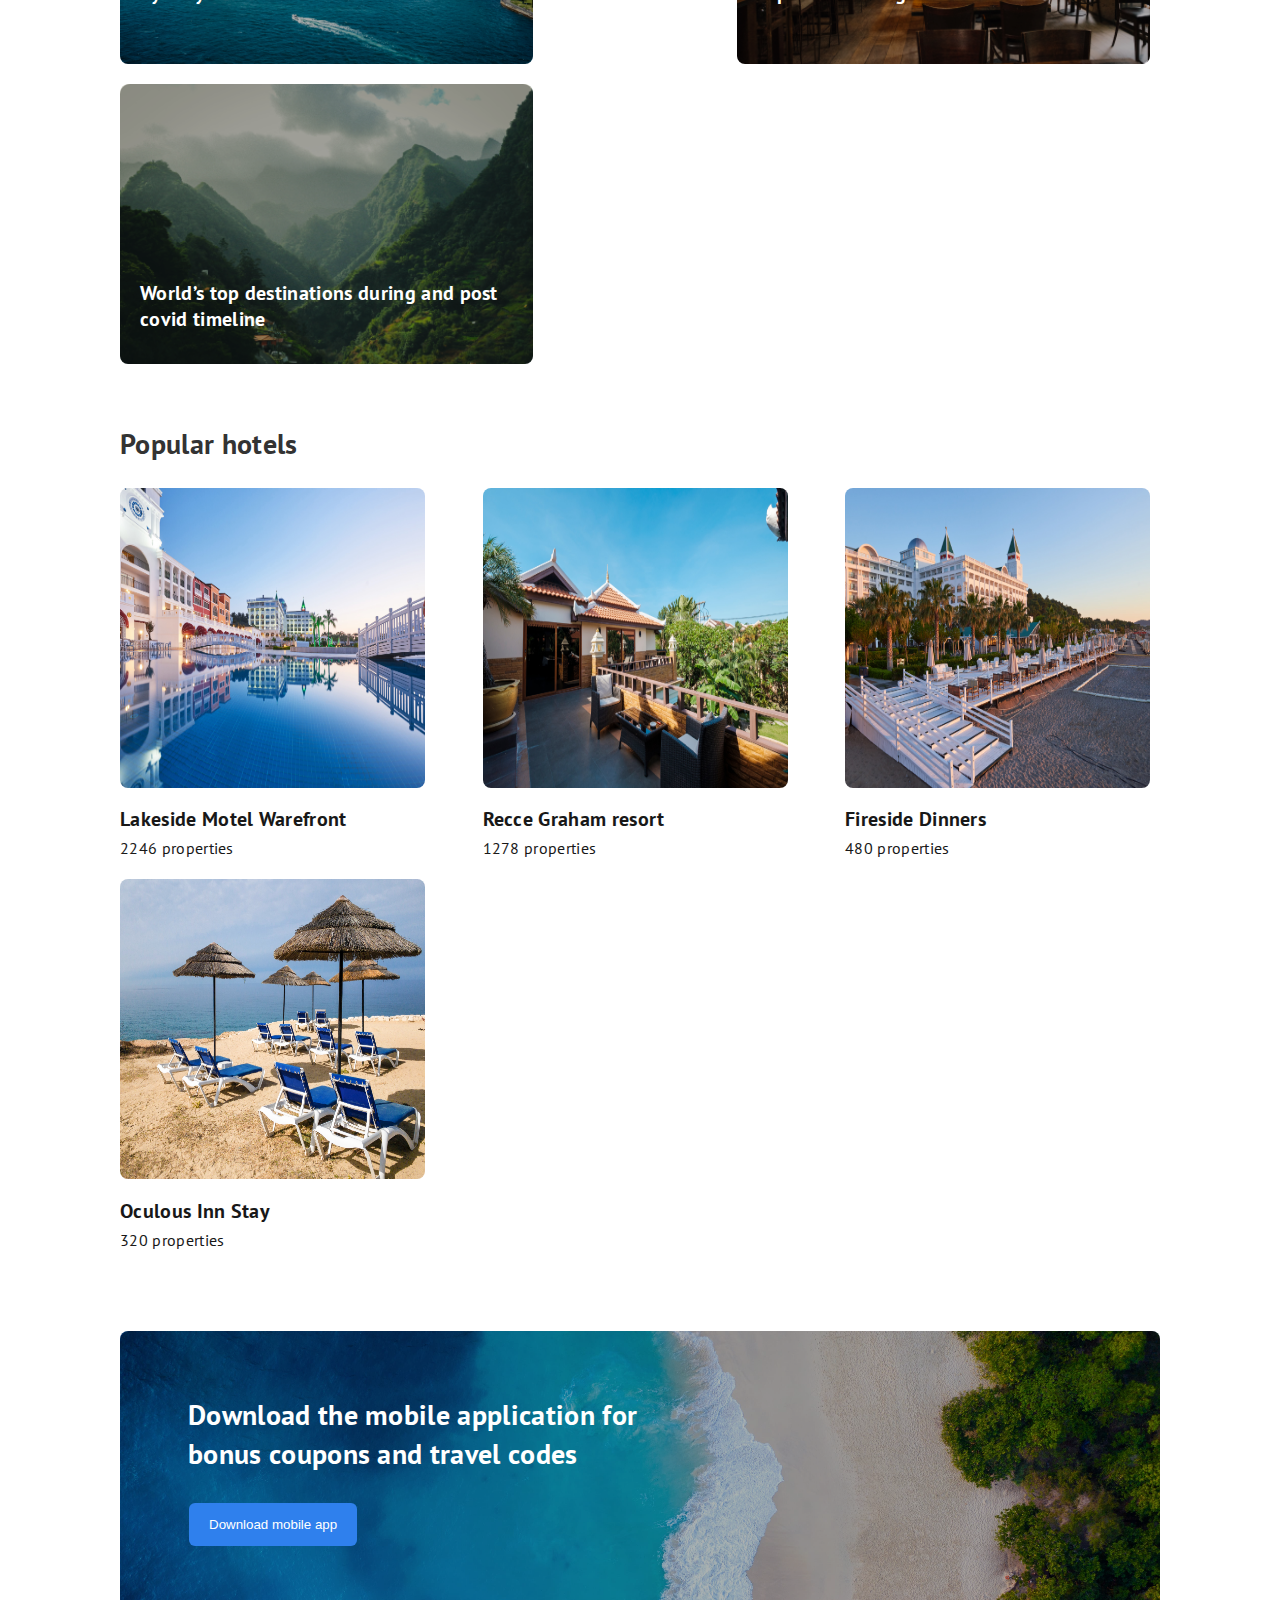
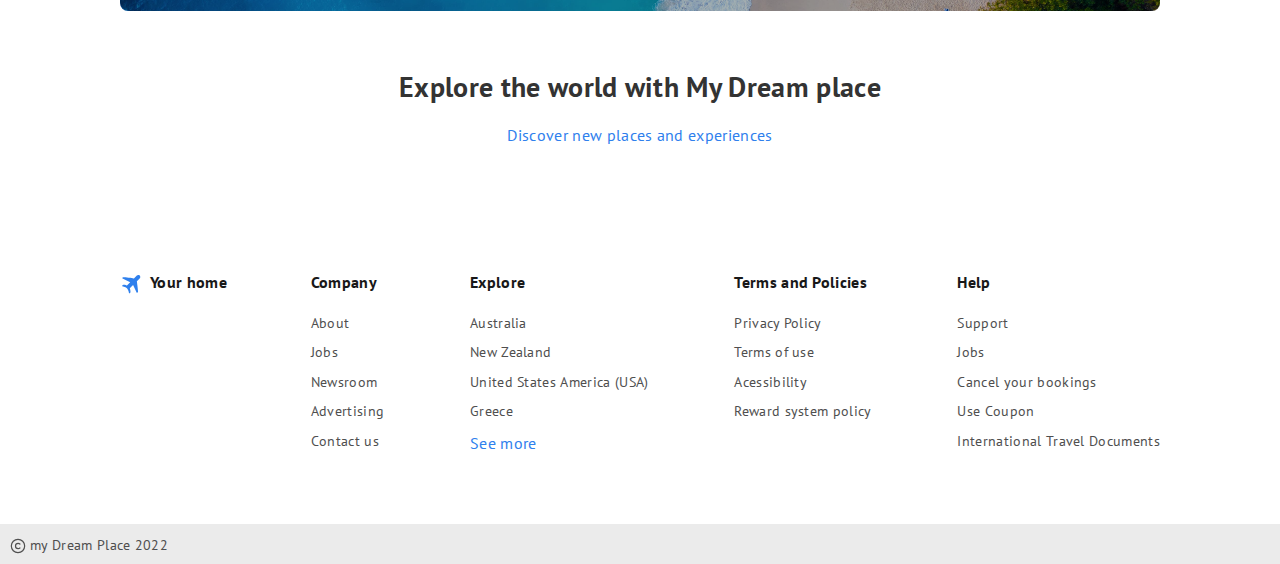
==== commit 3639e2c2: "Add files via upload" ====
--- a/index.html
+++ b/index.html
@@ -67,7 +67,7 @@
           </div>
         </aside>
         <!-- burger menu sidebar for responsive screens -->
-        <nav class="header-nav">
+        <nav class="header-nav" style="display: none">
           <button class="sidebar-burger-menu">
             <i class="fas fa-bars"></i>
           </button>
@@ -112,6 +112,93 @@
             >
           </div>
         </nav>
+        <!--  -->
+        <!-- login navbar -->
+        <!--  -->
+        <nav class="header-nav-login">
+          <button class="sidebar-burger-menu">
+            <i class="fas fa-bars"></i>
+          </button>
+          <!-- logo and title -->
+          <div class="nav-logo">
+            <a href="index.html">
+              <svg
+                class="website-logo"
+                xmlns="http://www.w3.org/2000/svg"
+                width="24"
+                height="24"
+                viewBox="0 0 24 24"
+                fill="none"
+              >
+                <path
+                  d="M3.414 13.7779C2.5 13.9999 2 15.1919 2 15.1919C2 15.1919 5.398 15.6259 6.949 17.3129C8.5 18.9999 9.071 22.2629 9.071 22.2629C9.071 22.2629 10.47 22.6979 10.485 20.8489C10.5 18.9999 9.778 17.3129 9.778 17.3129L13.091 13.9999L16.701 21.7039C16.701 21.7039 18.08 22.2299 18.04 20.3649C18 18.4999 16.85 10.2419 16.85 10.2419L19.678 7.41294C19.869 7.22845 20.0214 7.00776 20.1262 6.76375C20.231 6.51974 20.2862 6.2573 20.2885 5.99174C20.2908 5.72619 20.2402 5.46283 20.1396 5.21703C20.0391 4.97124 19.8906 4.74794 19.7028 4.56015C19.515 4.37237 19.2917 4.22386 19.0459 4.1233C18.8001 4.02274 18.5368 3.97213 18.2712 3.97444C18.0056 3.97675 17.7432 4.03192 17.4992 4.13674C17.2552 4.24156 17.0345 4.39392 16.85 4.58494L13.947 7.48794C13.947 7.48794 6.148 6.09394 3.824 6.29694C1.5 6.49994 2.559 7.56294 2.559 7.56294L10.203 11.2329L6.95 14.4859C6.95 14.4859 4.328 13.5559 3.414 13.7779Z"
+                  fill="#2F80ED"
+                />
+              </svg>
+            </a>
+            <a href="index.html"><p class="inline">Your home</p></a>
+          </div>
+
+          <!-- navbar links -->
+          <div class="nav-links">
+            <ul class="nav-bar-link-list">
+              <li><a href="index.html">Home</a></li>
+              <li class="nav-link"><a href="">Discover</a></li>
+              <li class="nav-link"><a href="">Activties</a></li>
+              <li class="nav-link"><a href="">About</a></li>
+              <li class="nav-link"><a href="">Contact</a></li>
+            </ul>
+          </div>
+
+          <!-- navbar new account buttons -->
+          <div class="notifications-profile-photo">
+            <svg
+              class="notifications-icon"
+              xmlns="http://www.w3.org/2000/svg"
+              width="24"
+              height="24"
+              viewBox="0 0 24 24"
+              fill="none"
+            >
+              <path
+                d="M19.3399 14.49L18.3399 12.83C18.1299 12.46 17.9399 11.76 17.9399 11.35V8.82004C17.9387 7.70407 17.6216 6.61125 17.0252 5.66801C16.4288 4.72477 15.5776 3.96966 14.5699 3.49004C14.3128 3.03338 13.9376 2.65418 13.4838 2.39207C13.0299 2.12997 12.514 1.99457 11.9899 2.00004C10.8999 2.00004 9.91994 2.59004 9.39994 3.52004C7.44994 4.49004 6.09994 6.50004 6.09994 8.82004V11.35C6.09994 11.76 5.90994 12.46 5.69994 12.82L4.68994 14.49C4.28994 15.16 4.19994 15.9 4.44994 16.58C4.68994 17.25 5.25994 17.77 5.99994 18.02C7.93994 18.68 9.97994 19 12.0199 19C14.0599 19 16.0999 18.68 18.0399 18.03C18.7399 17.8 19.2799 17.27 19.5399 16.58C19.7999 15.89 19.7299 15.13 19.3399 14.49Z"
+                fill="#2f80ed"
+              />
+              <path
+                d="M14.8302 20.01C14.6199 20.5922 14.2355 21.0954 13.7291 21.4515C13.2228 21.8075 12.6191 21.999 12.0002 22C11.2102 22 10.4302 21.68 9.88018 21.11C9.56018 20.81 9.32018 20.41 9.18018 20C9.31018 20.02 9.44018 20.03 9.58018 20.05C9.81018 20.08 10.0502 20.11 10.2902 20.13C10.8602 20.18 11.4402 20.21 12.0202 20.21C12.5902 20.21 13.1602 20.18 13.7202 20.13C13.9302 20.11 14.1402 20.1 14.3402 20.07L14.8302 20.01Z"
+                fill="#2f80ed"
+              />
+              <circle
+                cx="17"
+                cy="6"
+                r="5"
+                fill="#EB5757"
+                stroke="none"
+                stroke-width="2"
+              />
+            </svg>
+            <img
+              class="user-profile-photo-nav"
+              src="imgs/user-profile-photo.png"
+              alt=""
+            />
+            <li class="dropdown-profile">
+              <ul class="op1">
+                <a href="">Your profile</a>
+              </ul>
+              <ul class="op2">
+                <a href="">Activites</a>
+              </ul>
+              <ul class="op3">
+                <a href="">Settings</a>
+              </ul>
+              <ul class="op4">
+                <a href="">Logout</a>
+              </ul>
+            </li>
+          </div>
+        </nav>
+        <!-- end of login navbar -->
       </header>
 
       <section class="banner-section">
@@ -510,6 +597,7 @@
       </div>
     </div>
 
+    <script src="createAcc.js"></script>
     <script src="home.js"></script>
     <script src="commonFeatures.js"></script>
   </body>
--- a/style.css
+++ b/style.css
@@ -21,7 +21,7 @@
   font-size: 16px;
   font-style: normal;
   font-weight: 400;
-  line-height: 140%; /* 22.4px */
+  line-height: 140%;
   letter-spacing: 0.32px;
 }
 D h1,
@@ -45,15 +45,17 @@
   width: calc(100% - 200px);
 }
 
-.header-nav {
+.header-nav,
+.header-nav-login {
+  position: relative;
   display: flex;
   justify-content: space-between;
-  /* width: 1210px; */
+  align-items: center;
   padding-top: 14px;
   padding-bottom: 14px;
-  align-items: center;
   margin-bottom: 12px;
 }
+
 /* navigation bar styling */
 .nav-logo {
   position: relative;
@@ -66,7 +68,6 @@
   left: 30px;
   font-weight: 600;
   width: 78px;
-  /* padding-bottom: 5px; */
 }
 a {
   text-decoration: none;
@@ -112,7 +113,6 @@
   background: var(--mainColor);
   color: var(--whiteColor);
   margin-left: 10px;
-  /* margin-top: 14px; */
 }
 .sign-in-btn:hover,
 .register-btn:hover,
@@ -663,11 +663,11 @@
   font-weight: 500;
   margin-bottom: 20px;
 }
-.popular-section-article-img{
+.popular-section-article-img {
   transition: 300ms;
 }
-.popular-section-article-img:hover{
-  transform: translate(0,-4%);
+.popular-section-article-img:hover {
+  transform: translate(0, -4%);
 }
 .down-banner {
   position: relative;
@@ -814,15 +814,9 @@
   /* set the width for the container */
   width: 100%;
 }
-
-/*  */
-/*  */
 /*  */
 /* CSS for sign up page */
 /*  */
-/*  */
-/*  */
-
 .main-container-sign-up,
 .main-container-sign-in,
 .main-container-create-pw,
@@ -856,7 +850,7 @@
 .text-box,
 .text-box-password,
 .text-box-create,
-.text-box-create {
+.text-box-email-signin {
   position: relative;
   display: flex;
   height: 45px;
@@ -867,17 +861,63 @@
   border-radius: 4px;
   background: var(--Gray-6, #f2f2f2);
   border-color: transparent;
-  margin-bottom: 30px;
-}
-.warning-login {
+  margin-bottom: 15px;
+}
+.text-box-password {
+  margin-top: 30px;
+}
+.warning-login,
+.warning-create,
+.warning-signin,
+.warning-signin-pw {
   display: flex;
   gap: 10px;
   position: absolute;
-  top: 50px;
-}
-.warning-login p {
+  padding: 15px;
+  border-radius: 8px;
+  background-color: #cc0000;
+  color: white;
+}
+.warning-login,
+.warning-create,
+.warning-signin {
+  top: -3px;
+  right: -265px;
+}
+.warning-signin-pw {
+  top: 71px;
+  right: -296px;
+}
+.warning-login p::before,
+.warning-create p::before,
+.warning-signin p::before,
+.warning-signin-pw p::before {
+  content: "";
+  border-width: 10px;
+  border-style: solid;
+  border-color: transparent #cc0000 transparent transparent;
+  position: absolute;
+}
+.warning-login p::before {
+  left: -62px;
+  top: 0px;
+}
+.warning-signin-pw p::before {
+  left: -19px;
+  top: 16px;
+}
+.warning-create p::before {
+  left: -63px;
+  top: 3px;
+}
+.warning-signin p::before {
+  left: -18px;
+  top: 17px;
+}
+.warning-login p,
+.warning-create p {
   font-size: 14px;
-  color: #ad0000;
+  position: relative;
 }
 .fa-circle-exclamation {
   font-size: 20px;
@@ -975,7 +1015,6 @@
 .sign-up-instaed {
   position: absolute;
   display: flex;
-  /* gap: -5px; */
   left: 50%;
   transform: translate(-50%, 0%);
 }
@@ -1000,11 +1039,7 @@
   color: var(--mainColor);
 }
 /*  */
-/*  */
-/*  */
 /* CSS for sign in page */
-/*  */
-/*  */
 /*  */
 .password-text-box,
 .create-password-text-box,
@@ -1075,7 +1110,6 @@
   top: 106px;
   right: 15px;
 }
-
 .keepme-sign-in-box {
   width: 20px;
   height: 20px;
@@ -1093,15 +1127,9 @@
   display: flex;
   gap: 8px;
 }
-
-/*  */
-/*  */
 /*  */
 /* Forgot password page */
 /*  */
-/*  */
-/*  */
-
 .forgot-btn {
   color: var(--mainColor);
   background-color: transparent;
@@ -1113,17 +1141,14 @@
 .main-container-sign-in {
   margin-bottom: 200px;
 }
-
 .link-for-forgot-pw {
   margin-top: 20px;
   margin-bottom: 60px;
 }
-
 .Forgot-pw-section h1 {
   font-size: 28px;
   line-height: 150%;
 }
-
 .terms-privacy-links {
   color: var(--mainColor);
 }
@@ -1136,13 +1161,8 @@
   font-weight: 400;
   line-height: 140%;
 }
-
-/*  */
-/*  */
 /*  */
 /* Create password page */
-/*  */
-/*  */
 /*  */
 .create-password-section h1 {
   margin-bottom: 20px;
@@ -1186,13 +1206,8 @@
   margin-top: 15px;
   margin-bottom: 40px;
 }
-
-/*  */
-/*  */
 /*  */
 /* start of search results page */
-/*  */
-/*  */
 /*  */
 .header-loged-in {
   background: linear-gradient(180deg, #2969bf 0%, #144e9d 100%);
@@ -1247,6 +1262,7 @@
 
 .notifications-profile-photo {
   display: flex;
+  position: relative;
 }
 
 .header-loged-in-nav-search-results .notifications-profile-photo {
@@ -1255,8 +1271,10 @@
 .notifications-icon {
   margin-top: 10px;
   margin-right: 22px;
+  cursor: pointer;
 }
 .user-profile-photo-nav {
+  cursor: pointer;
   width: 44px;
   height: 44px;
   flex-shrink: 0;
@@ -1275,12 +1293,72 @@
 .nav-link-white a {
   color: white;
 }
+/* dropdown menu style */
+
+.dropdown-profile {
+  position: absolute;
+  list-style-type: none;
+  background-color: white;
+  right: 0px;
+  margin: 0;
+  padding: 0px;
+  min-width: 200px;
+  top: 135%;
+  border-radius: 5px;
+  z-index: 1;
+  /* display: none; */
+}
+
+.dropdown-profile::before {
+  content: "";
+  position: absolute;
+  border-width: 10px;
+  border-style: solid;
+  border-color: transparent transparent var(--mainColor) transparent;
+  right: 10px;
+  top: -20px;
+}
+
+.dropdown-profile a {
+  display: block;
+  padding-bottom: 10px;
+  padding-top: 10px;
+  text-decoration: none;
+  color: var(--lightGrayText);
+  padding-left: 10px;
+}
+.dropdown-profile a:hover {
+  padding-left: 20px;
+  transition: 0.3s;
+}
+
+.op1,
+.op2,
+.op3 {
+  border-bottom: 1px solid var(--mainColor);
+}
+.op4 a {
+  color: var(--mainColor);
+}
+.user-profile-photo-nav:hover {
+  .dropdown {
+    display: block;
+  }
+}
+.dropdown-profile {
+  border: 1px solid var(--mainColor);
+  padding: 10px;
+}
+/* end of dropdown style */
 .search-results-nav-container,
 .search-results-nav-container {
-  width: 1030px;
+  width: 80%;
 }
 .place-details-nav-container {
   margin-top: 50px;
+}
+.search-results-place-form {
+  width: 75%;
 }
 .main-container-search-results {
   display: flex;
@@ -1376,10 +1454,8 @@
   border-radius: 5px;
   background: #fff;
   margin-top: 18px;
-  /* margin-left: 18px; */
   margin-right: 8px;
   position: relative;
-  /* display: inline-block; */
   top: 4px;
 }
 .label {
@@ -1464,7 +1540,7 @@
 /* end of aside style */
 
 .results-home-container {
-  width: 915px;
+  width: 65%;
   margin-right: auto;
   margin-left: auto;
 }
@@ -1492,7 +1568,6 @@
 .our-top-picks-box {
   border-radius: 6px 0px 0px 6px;
   color: var(--mainColor);
-  /* background-color: ; */
   background: rgba(47, 128, 237, 0.05);
 }
 .shared-space-box {
@@ -1549,7 +1624,6 @@
 }
 
 .hotel-card {
-  width: 915px;
   height: 240px;
   flex-shrink: 0;
   border-radius: 5px;
@@ -1640,7 +1714,7 @@
   font-size: 14px;
   font-style: normal;
   font-weight: 600;
-  line-height: 140%; /* 18.2px */
+  line-height: 140%;
   letter-spacing: 0.26px;
 }
 
@@ -1721,13 +1795,8 @@
   margin-right: auto;
   margin-left: auto;
 }
-
-/*  */
-/*  */
 /*  */
 /* start of place details style */
-/*  */
-/*  */
 /*  */
 .body-for-place-detailes-page,
 .body-for-checkout {
@@ -2070,13 +2139,8 @@
   border: none;
   color: white;
 }
-
-/*  */
-/*  */
 /*  */
 /* start of checkout page */
-/*  */
-/*  */
 /*  */
 .main-container-checkout h1 {
   color: #1a1a1a;
@@ -2114,7 +2178,6 @@
   font-size: 16px;
   font-weight: 600;
 }
-
 .room-info p {
   color: white;
   font-size: 16px;
@@ -2136,7 +2199,6 @@
   left: 20px;
   top: 14px;
 }
-
 .label-first-checkout,
 .label-last-checkout,
 .label-countries-code,
@@ -2153,7 +2215,7 @@
   font-size: 14px;
   font-style: normal;
   font-weight: 600;
-  line-height: 140%; /* 19.6px */
+  line-height: 140%;
 }
 .label-create-password-box {
   top: -20px;
--- a/media-query.css
+++ b/media-query.css
@@ -300,6 +300,9 @@
   .search-place-form p {
     font-size: 8px;
   }
+  .main-container-search-results{
+    width: 100%;
+  }
 }
 @media (max-width: 685px) {
   .section1-enjoy-vacation p {
@@ -313,8 +316,6 @@
     line-height: 150%;
   }
 }
-
-
 
 @media (max-width: 400px) {
   .section1-enjoy-vacation p {
@@ -486,6 +487,9 @@
   .main-container-search-results {
     flex-direction: column;
   }
+  .results-home-container {
+    width: 100%;
+  }
   .filter-aside {
     display: none;
   }
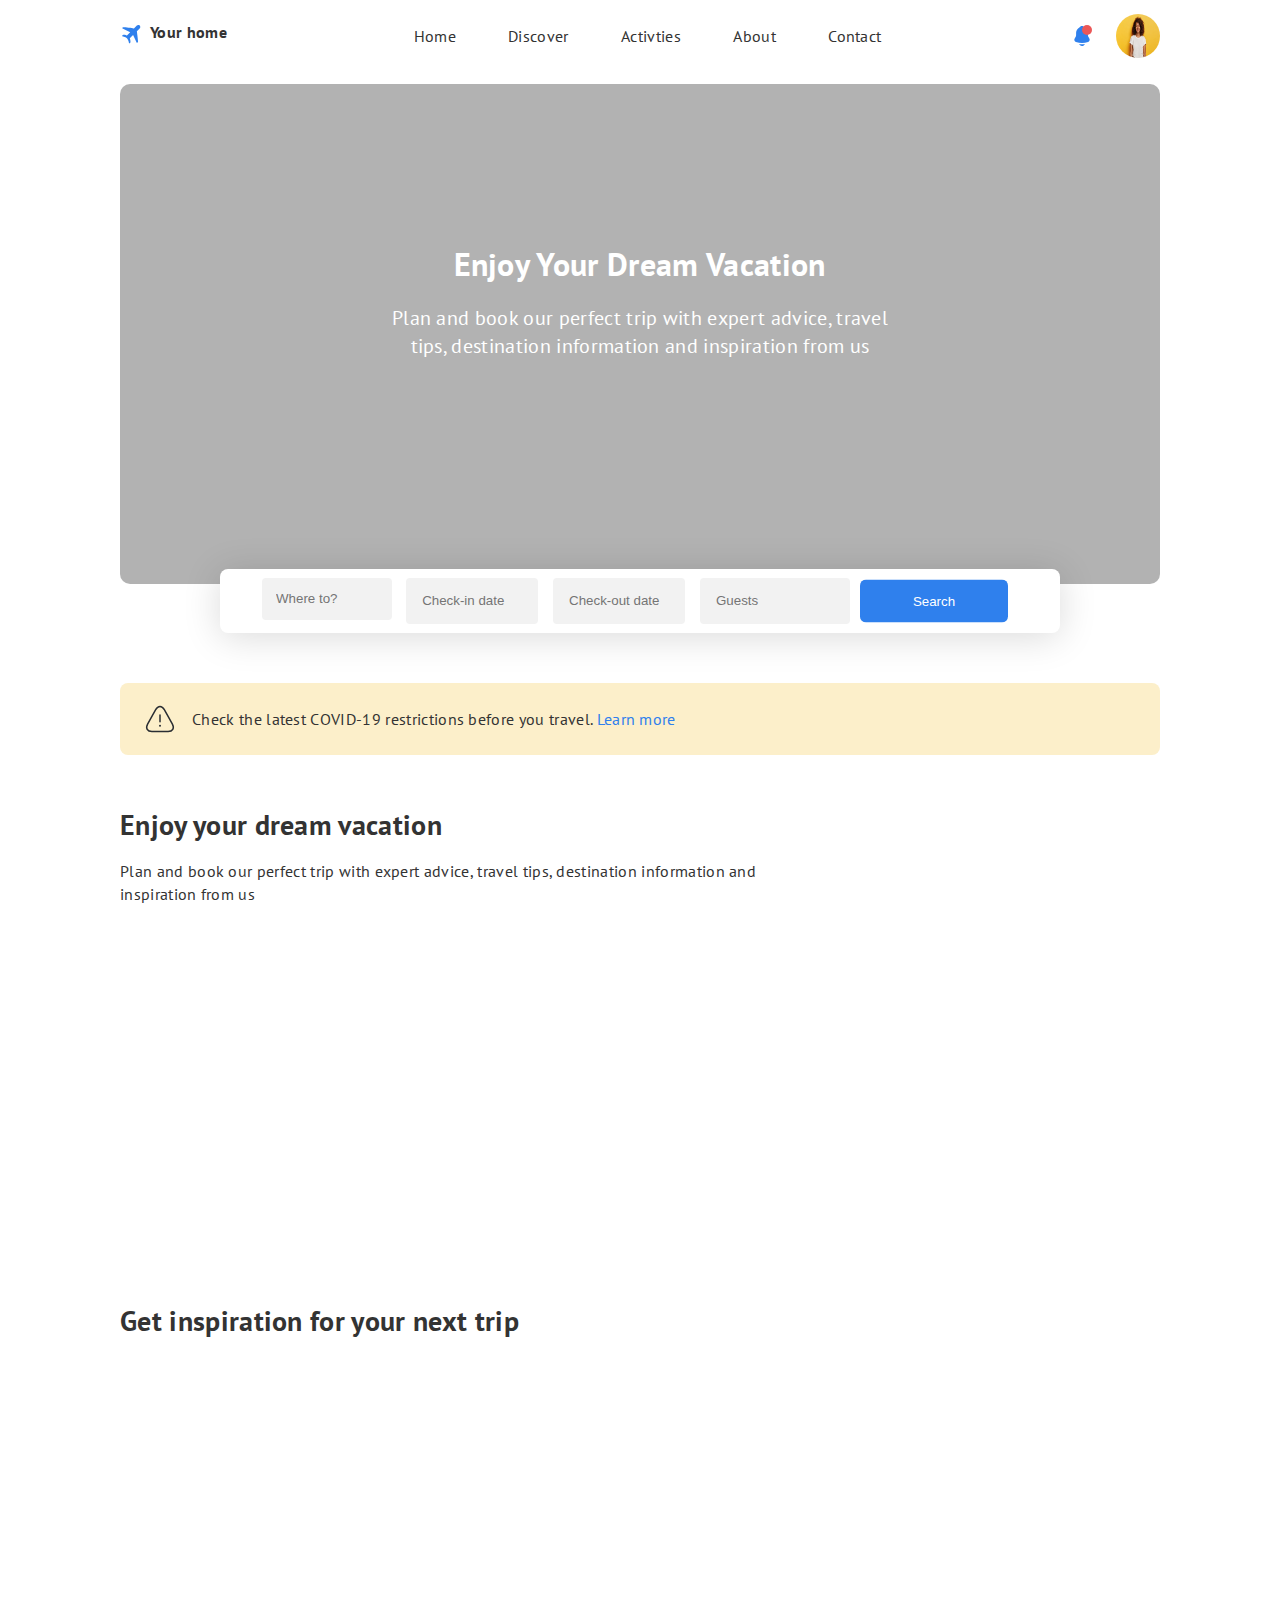
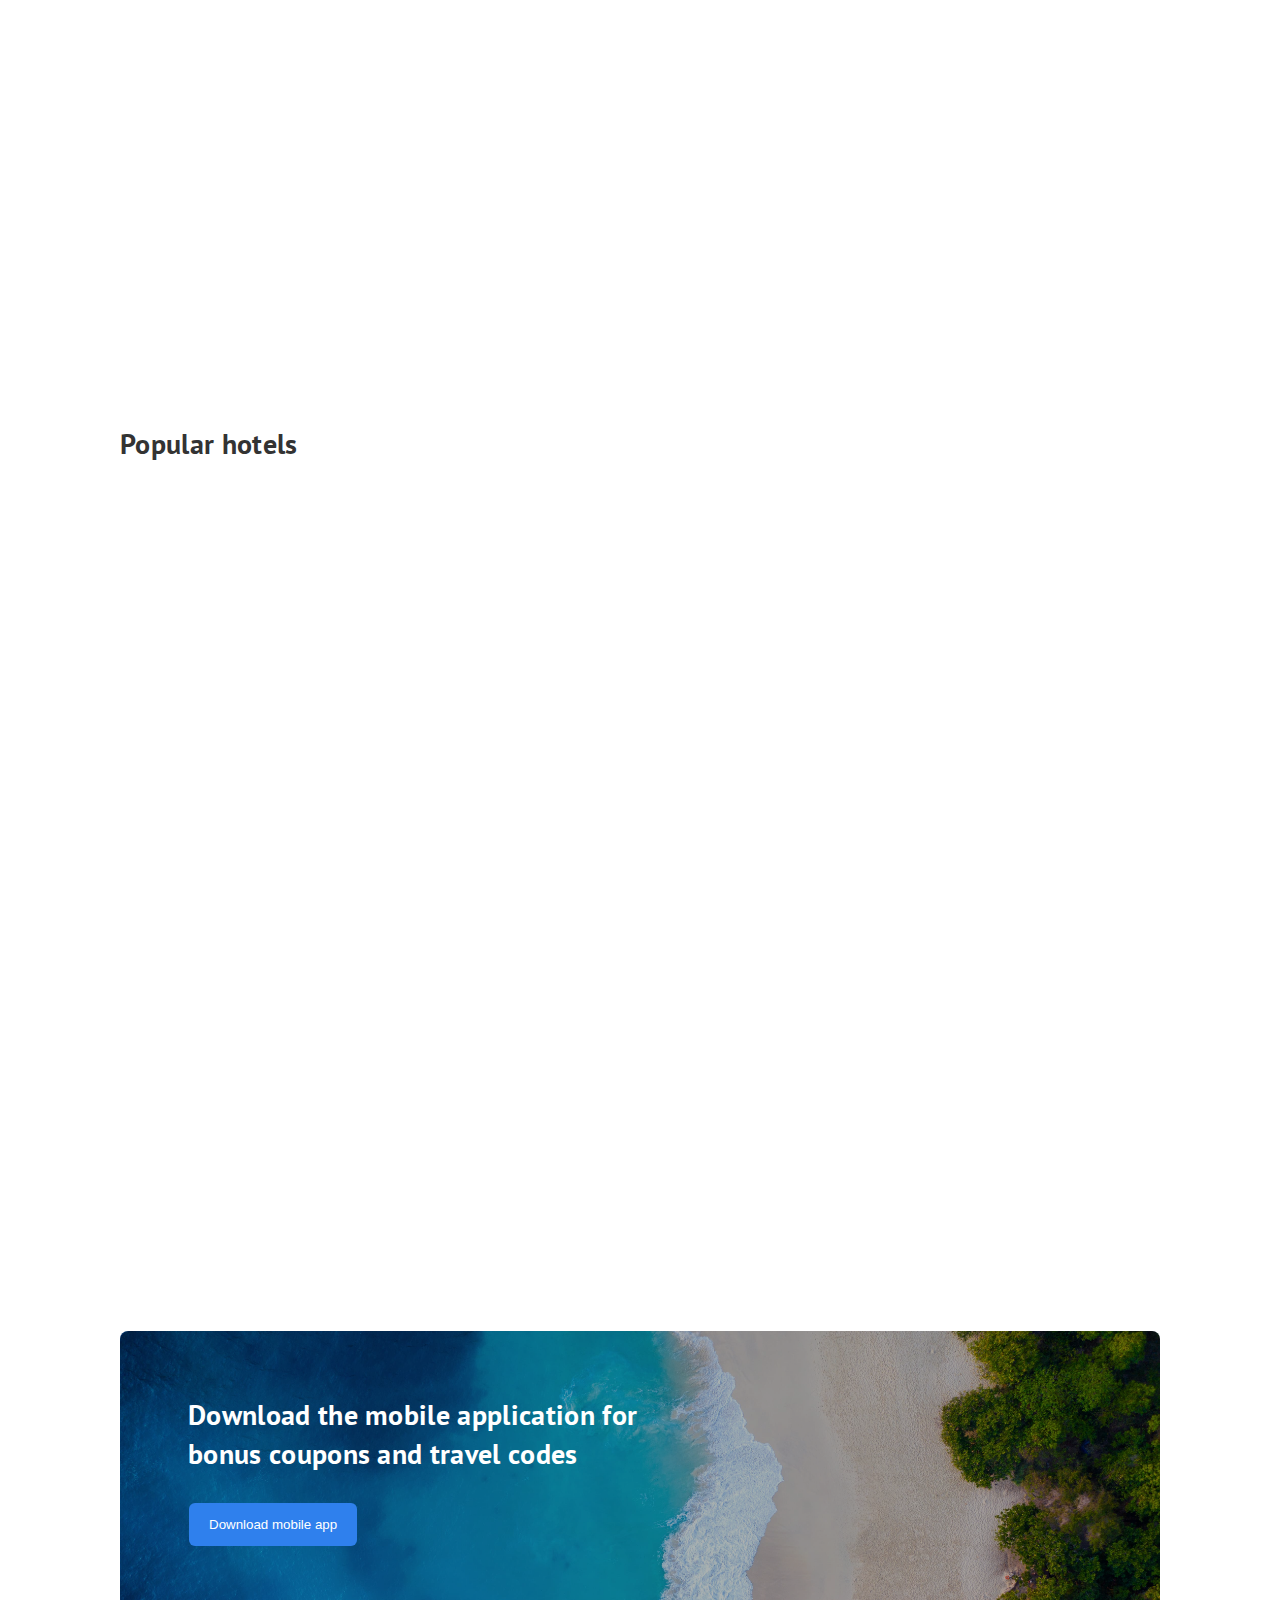
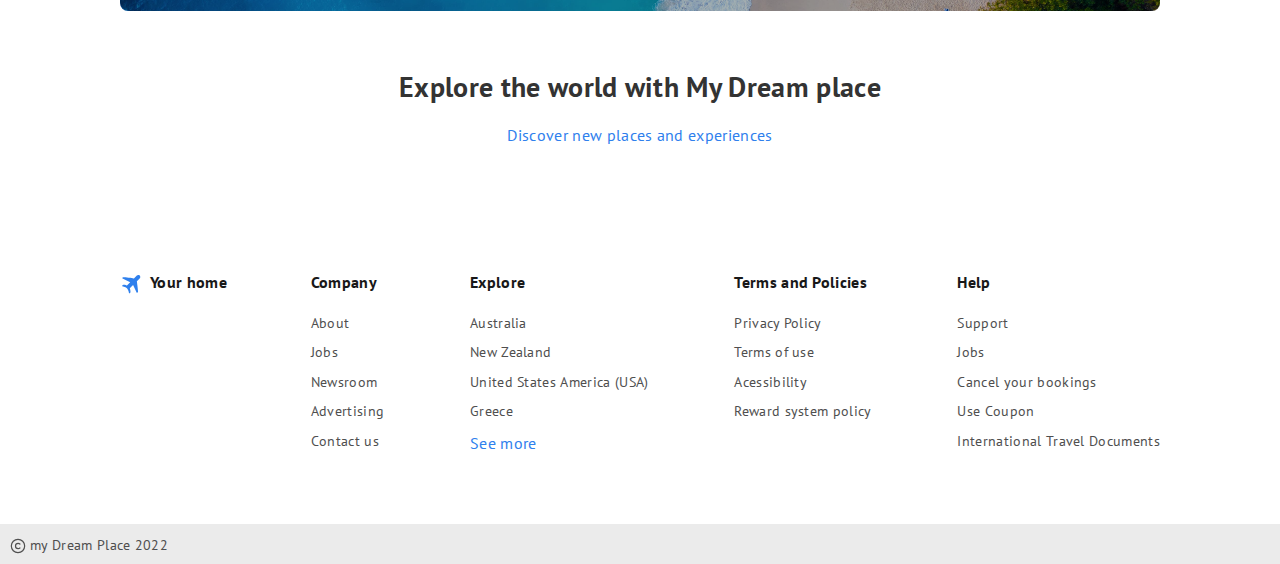
==== commit c78fafd5: "Add files via upload" ====
--- a/index.html
+++ b/index.html
@@ -38,7 +38,6 @@
         <aside class="sidebar">
           <div class="sidebar-container">
             <div>
-              <img class="logo" src="logo.png" alt="" />
               <button class="close-btn"><i class="fas fa-times"></i></button>
             </div>
             <ul class="links">
@@ -333,7 +332,7 @@
       <section class="choose-country-section">
         <div class="flex-countries">
           <!-- start of article 1 -->
-          <article class="choose-country-section-article">
+          <article class="choose-country-section-article article1 hidden">
             <img
               class="choose-country-section-article-img"
               src="imgs/article1-section1.jpg"
@@ -347,7 +346,7 @@
           <!-- ------------------- -->
           <!-- start of article 2 -->
 
-          <article class="choose-country-section-article">
+          <article class="choose-country-section-article article2 hidden">
             <img
               class="choose-country-section-article-img"
               src="imgs/article2-section1.jpg"
@@ -362,7 +361,7 @@
         <!-- ------------------- -->
         <div class="flex-countries">
           <!-- start of article 3 -->
-          <article class="choose-country-section-article">
+          <article class="choose-country-section-article article2 hidden">
             <img
               class="choose-country-section-article-img"
               src="imgs/article3-section1.jpg"
@@ -375,7 +374,7 @@
           <!-- end of article 3 -->
           <!-- ------------------- -->
           <!-- start of article 4 -->
-          <article class="choose-country-section-article">
+          <article class="choose-country-section-article article3 hidden">
             <img
               class="choose-country-section-article-img"
               src="imgs/article2-section3.jpg"
@@ -393,7 +392,7 @@
       <!-- start of inspiration section -->
       <h1 class="inspiration-heading">Get inspiration for your next trip</h1>
       <section class="inspiration-section">
-        <article class="inspiration-article1">
+        <article class="inspiration-article1 hidden">
           <div class="overlay-inspiration"></div>
           <h2 class="h2-inspiration">
             Sydeny’s 10 most fashionable 5 star hotels
@@ -403,7 +402,7 @@
             tourism capital ....
           </p>
         </article>
-        <article class="inspiration-article2">
+        <article class="inspiration-article2 article4 hidden">
           <div class="overlay-inspiration"></div>
           <h2 class="h2-inspiration">Top cities for Vegan Travellers</h2>
           <p class="p-inspiration">
@@ -411,7 +410,7 @@
             tourist guide is here...
           </p>
         </article>
-        <article class="inspiration-article3">
+        <article class="inspiration-article3 hidden">
           <div class="overlay-inspiration"></div>
           <h2 class="h2-inspiration">
             World’s top destinations during and post covid timeline
@@ -428,7 +427,7 @@
       <h1 class="popular-hotels-section-heading">Popular hotels</h1>
       <section class="popular-hotels-section">
         <!-- start of article 1 -->
-        <article class="popular-section-article1">
+        <article class="popular-section-article1 hidden">
           <img
             class="popular-section-article-img"
             src="imgs/article1-section3.jpg"
@@ -441,7 +440,7 @@
         <!-- end of article 1 -->
         <!-- ------------------- -->
         <!-- start of article 2 -->
-        <article class="popular-section-article2">
+        <article class="popular-section-article2 hidden">
           <img
             class="popular-section-article-img"
             src="imgs/article2-section3.jpg"
@@ -454,7 +453,7 @@
         <!-- end of article 2 -->
         <!-- ------------------- -->
         <!-- start of article 3 -->
-        <article class="popular-section-article3">
+        <article class="popular-section-article3 hidden">
           <img
             class="popular-section-article-img"
             src="imgs/article3-section3.jpg"
@@ -466,7 +465,7 @@
         <!-- end of article 3 -->
         <!-- ------------------- -->
         <!-- start of article 4 -->
-        <article class="popular-section-article4">
+        <article class="popular-section-article4 hidden">
           <img
             class="popular-section-article-img"
             src="imgs/article4-section3.jpg"
@@ -597,7 +596,6 @@
       </div>
     </div>
 
-    <script src="createAcc.js"></script>
     <script src="home.js"></script>
     <script src="commonFeatures.js"></script>
   </body>
--- a/style.css
+++ b/style.css
@@ -385,10 +385,11 @@
   border-radius: 6px;
   border-color: transparent;
   position: absolute;
+  transition: all 0.9s ease;
 }
 .search-nav-btn1:hover,
 .search-nav-btn2:hover {
-  width: min-content;
+  background-color: #144e9d;
 }
 .search-nav-btn1 {
   right: 50%;
@@ -414,6 +415,7 @@
 .check-out-input-search-rooms,
 .guests-input-search-rooms,
 .checkout-input,
+.checkout-input-first-name,
 .phone-number-input,
 .name-on-card-input,
 .debit-card-input,
@@ -528,7 +530,7 @@
   height: 220px;
   flex-shrink: 0;
   border-radius: 8px;
-  transition: 0.3;
+  transition: all 0.5s ease;
 }
 .choose-country-section-article-img:hover {
   cursor: pointer;
@@ -579,9 +581,12 @@
   height: 280px;
   flex-shrink: 0;
   margin-top: 20px;
-  margin-right: 10px;
   border-radius: 8px;
   background-size: cover;
+}
+.inspiration-article1,
+.inspiration-article2 {
+  margin-right: 10px;
 }
 
 .inspiration-article1,
@@ -590,7 +595,7 @@
   border-radius: 8px;
 }
 
-.inspiration-section h2 {
+.h2-inspiration {
   top: 70%;
   position: absolute;
   bottom: 72px;
@@ -664,7 +669,7 @@
   margin-bottom: 20px;
 }
 .popular-section-article-img {
-  transition: 300ms;
+  transition: all 0.3s ease;
 }
 .popular-section-article-img:hover {
   transform: translate(0, -4%);
@@ -814,6 +819,45 @@
   /* set the width for the container */
   width: 100%;
 }
+
+/* animation code */
+.hidden {
+  opacity: 0;
+  transform: translateX(-100%);
+  transition: all 700ms;
+}
+.show {
+  opacity: 1;
+  transform: translateX(0);
+}
+
+.popular-section-article1,
+.article1,
+.inspiration-article1 {
+  transition-delay: 200ms;
+  z-index: 4;
+}
+
+.popular-section-article2,
+.article2,
+.inspiration-article2 {
+  transition-delay: 450ms;
+  z-index: 3;
+}
+
+.popular-section-article3,
+.article3,
+.inspiration-article3 {
+  transition-delay: 700ms;
+  z-index: 2;
+}
+.popular-section-article4,
+.article4 {
+  transition-delay: 950ms;
+  z-index: 1;
+}
+/* end animation code */
+
 /*  */
 /* CSS for sign up page */
 /*  */
@@ -850,7 +894,8 @@
 .text-box,
 .text-box-password,
 .text-box-create,
-.text-box-email-signin {
+.text-box-email-signin,
+.text-box-forgot {
   position: relative;
   display: flex;
   height: 45px;
@@ -956,6 +1001,11 @@
 .back-to-sign-inbox-button:hover {
   background-color: #004eb4;
   cursor: pointer;
+}
+button {
+  transition: all 0.9s ease;
+}
+button:hover {
 }
 .under-sign-up-lines {
   width: 100px;
@@ -1306,7 +1356,7 @@
   top: 135%;
   border-radius: 5px;
   z-index: 1;
-  /* display: none; */
+  display: none;
 }
 
 .dropdown-profile::before {
@@ -2158,8 +2208,34 @@
   background: #fff;
   margin-bottom: 50px;
 }
+
+.pay-visa-btn,
+.pay-cash-btn {
+  background-color: var(--mainColor);
+  color: var(--whiteColor);
+  display: flex;
+  justify-content: center;
+  align-items: center;
+  padding: 14px 20px;
+  gap: 10px;
+  border-radius: 6px;
+  border-color: transparent;
+  left: 200px;
+  top: -10px;
+  font-weight: bold;
+  width: fit-content;
+  margin-bottom: 20px;
+}
+.pay-cash-btn {
+  display: none;
+}
+.flex-btns {
+  display: flex;
+  gap: 10px;
+}
 .payment-options-box {
   height: 576px;
+  display: none;
 }
 .room-info,
 .payment-info {
@@ -2256,7 +2332,8 @@
 .country-code,
 .country-code-op1,
 .country-code-op2,
-.country-code-op3 {
+.country-code-op3,
+.country-code-op4 {
   display: flex;
   justify-content: center;
   align-items: center;
@@ -2282,9 +2359,14 @@
   padding: 0;
   margin-bottom: -9px;
 }
+.country-code-op4 {
+  top: 185px;
+  left: 12px;
+}
 .country-code-op1,
 .country-code-op2,
-.country-code-op3 {
+.country-code-op3,
+.country-code-op4 {
   left: 12px;
   padding-top: 20px;
   padding-bottom: 20px;
@@ -2294,14 +2376,15 @@
 }
 .country-code-op1:hover,
 .country-code-op2:hover,
-.country-code-op3:hover {
+.country-code-op3:hover,
+.country-code-op4:hover {
   padding-left: 14px;
   cursor: pointer;
 }
 .options-country-code {
-  margin-top: 220px;
+  margin-top: 260px;
   width: 150px;
-  height: 150px;
+  height: 190px;
   border-radius: 4px;
   background: white;
   border-style: solid;
@@ -2698,3 +2781,39 @@
 .filter-responsive .activities-filters-title {
   width: 100%;
 }
+/* end of this page */
+/* start of thank you page */
+
+.confirmation-thank-you {
+  width: 250px;
+  height: 250px;
+}
+
+.thankyou-body {
+  text-align: center;
+}
+.thankyou-title {
+  font-size: 30px;
+  margin-bottom: 30px;
+}
+.thankyou-p {
+  width: 400px;
+  font-size: 18px;
+  margin-left: 50%;
+  transform: translate(-50%);
+}
+.box-thankyou {
+  width: 500px;
+  height: 200px;
+  background-color: white;
+  margin-bottom: 50%;
+  margin-left: 50%;
+  transform: translate(-50%, 50%);
+}
+.span-thankyou {
+  font-weight: bold;
+}
+.nice-day {
+  color: var(--mainColor);
+  font-weight: bold;
+}
--- a/media-query.css
+++ b/media-query.css
@@ -56,6 +56,18 @@
   }
   .blue-box-promo img {
     width: 25%;
+  }
+  .inspiration-article1,
+  .inspiration-article2,
+  .inspiration-article3 {
+    width: 350px;
+    height: 280px;
+  }
+  .p-inspiration {
+    display: block;
+  }
+  .h2-inspiration {
+    top: 40%;
   }
 }
 @media (max-width: 700px) {
@@ -81,153 +93,160 @@
     left: 55%;
   }
 }
-
 @media (max-width: 1017px) {
-  .nav-links {
-    display: none;
-  }
-  .nav-logo {
-    left: 30px;
-  }
-  .sidebar-burger-menu {
-    display: block;
-  }
-}
-
-@media (max-width: 500px) {
-  .sign-in-sidebar,
-  .register-sidebar {
-    display: block;
-  }
-  .sign-in-btn,
-  .register-btn {
-    display: none;
-  }
-  .over-view-heading {
-    left: 10px;
-  }
-  .left-arrow-place,
-  .right-arrow-place {
-    display: block;
-  }
-  .small-photos {
-    display: none;
-  }
-  .big-photo-place {
-    height: 300px;
-  }
-  .overview-place {
-    width: 100%;
-  }
-  .place-overviews-desc {
-    left: 10px;
-  }
-  .place-overviews-desc2 {
-    left: 10px;
-  }
-  .place-overviews-desc3 {
-    left: 10px;
-  }
-  .facilites-blocks {
-    width: 55%;
-    font-size: 14px;
-    left: 7px;
-  }
-  .facilites-text {
-    margin-left: 5px;
-  }
-  .filter-button {
-    padding: 10px 10px;
-  }
-
-  .blue-box-promo-text {
-    font-size: 20px;
-    top: 100px;
-  }
-  .discount-blue-box-promo {
-    top: 60px;
-  }
-  .blue-box-promo img {
-    display: none;
-  }
-
-  .blue-box-promo .nav-logo {
-    top: 7%;
-    left: 28px;
-  }
-  .room-card-place-ditales {
-    height: 350px;
-    width: 55%;
-  }
-  .room-card-place-ditales img {
-    height: 130px;
-  }
-  .room-card-place-ditales h2 {
-    font-size: 13px;
-    top: 100px;
-    left: 10px;
-  }
-  .facilites-room-card {
-    top: 190px;
-    font-size: 12px;
-    width: 70px;
-    left: 10px;
-  }
-  .facilites-text {
-    width: 95px;
-  }
-  .room-card-place-ditales button {
-    height: 35px;
-    top: 300px;
-  }
-}
-
-@media (max-width: 450px) {
-  .banner-section {
-    height: 300px;
-  }
-  .banner-qoute {
-    width: 80%;
-    font-size: 16px;
-    top: 55%;
-  }
-  .banner-section h1 {
-    font-size: 20px;
-    width: 236px;
-  }
-  .search-place-nav-responsive {
-    width: 240px;
-    height: 280px;
-  }
-  .search-place-form-responsive input {
-    width: 180px;
-    height: 32px;
-  }
-
-  .search-nav-btn1 {
-    width: 120px;
-    height: 30px;
-  }
-  .search-place-form-responsive {
-    gap: -20px;
-  }
-  .covid-restrictions-warning {
-    height: 100px;
-  }
-  .flex-countries {
-    flex-wrap: wrap;
-    width: 100%;
-  }
-  .choose-country-section-article-img {
-    width: 110%;
-    height: 200px;
-  }
   .inspiration-article1,
   .inspiration-article2,
   .inspiration-article3 {
     width: 295px;
     height: 260px;
   }
+}
+@media (max-width: 1017px) {
+  .nav-links {
+    display: none;
+  }
+  .nav-logo {
+    left: 30px;
+  }
+  .sidebar-burger-menu {
+    display: block;
+  }
+}
+
+@media (max-width: 500px) {
+  .sign-in-sidebar,
+  .register-sidebar {
+    display: block;
+  }
+  .sign-in-btn,
+  .register-btn {
+    display: none;
+  }
+  .over-view-heading {
+    left: 10px;
+  }
+  .left-arrow-place,
+  .right-arrow-place {
+    display: block;
+  }
+  .small-photos {
+    display: none;
+  }
+  .big-photo-place {
+    height: 300px;
+  }
+  .overview-place {
+    width: 100%;
+  }
+  .place-overviews-desc {
+    left: 10px;
+  }
+  .place-overviews-desc2 {
+    left: 10px;
+  }
+  .place-overviews-desc3 {
+    left: 10px;
+  }
+  .facilites-blocks {
+    width: 55%;
+    font-size: 14px;
+    left: 7px;
+  }
+  .facilites-text {
+    margin-left: 5px;
+  }
+  .filter-button {
+    padding: 10px 10px;
+  }
+
+  .blue-box-promo-text {
+    font-size: 20px;
+    top: 100px;
+  }
+  .discount-blue-box-promo {
+    top: 60px;
+  }
+  .blue-box-promo img {
+    display: none;
+  }
+
+  .blue-box-promo .nav-logo {
+    top: 7%;
+    left: 28px;
+  }
+  .room-card-place-ditales {
+    height: 350px;
+    width: 55%;
+  }
+  .room-card-place-ditales img {
+    height: 130px;
+  }
+  .room-card-place-ditales h2 {
+    font-size: 13px;
+    top: 100px;
+    left: 10px;
+  }
+  .facilites-room-card {
+    top: 190px;
+    font-size: 12px;
+    width: 70px;
+    left: 10px;
+  }
+  .facilites-text {
+    width: 95px;
+  }
+  .room-card-place-ditales button {
+    height: 35px;
+    top: 300px;
+  }
+}
+
+@media (max-width: 450px) {
+  .banner-section {
+    height: 300px;
+  }
+  .banner-qoute {
+    width: 80%;
+    font-size: 16px;
+    top: 55%;
+  }
+  .banner-section h1 {
+    font-size: 20px;
+    width: 236px;
+  }
+  .search-place-nav-responsive {
+    width: 240px;
+    height: 280px;
+  }
+  .search-place-form-responsive input {
+    width: 180px;
+    height: 32px;
+  }
+
+  .search-nav-btn1 {
+    width: 120px;
+    height: 30px;
+  }
+  .search-place-form-responsive {
+    gap: -20px;
+  }
+  .covid-restrictions-warning {
+    height: 100px;
+  }
+  .flex-countries {
+    flex-wrap: wrap;
+    width: 100%;
+  }
+  .choose-country-section-article-img {
+    width: 110%;
+    height: 200px;
+  }
+  .inspiration-article1,
+  .inspiration-article2,
+  .inspiration-article3 {
+    width: 295px;
+    height: 260px;
+  }
   .inspiration-article1 p,
   .inspiration-article2 p,
   .inspiration-article3 p {
@@ -300,7 +319,7 @@
   .search-place-form p {
     font-size: 8px;
   }
-  .main-container-search-results{
+  .main-container-search-results {
     width: 100%;
   }
 }
@@ -334,8 +353,8 @@
   .inspiration-article1,
   .inspiration-article2,
   .inspiration-article3 {
-    width: 473px;
-    height: 340px;
+    width: 430px;
+    height: 300px;
   }
 }
 
